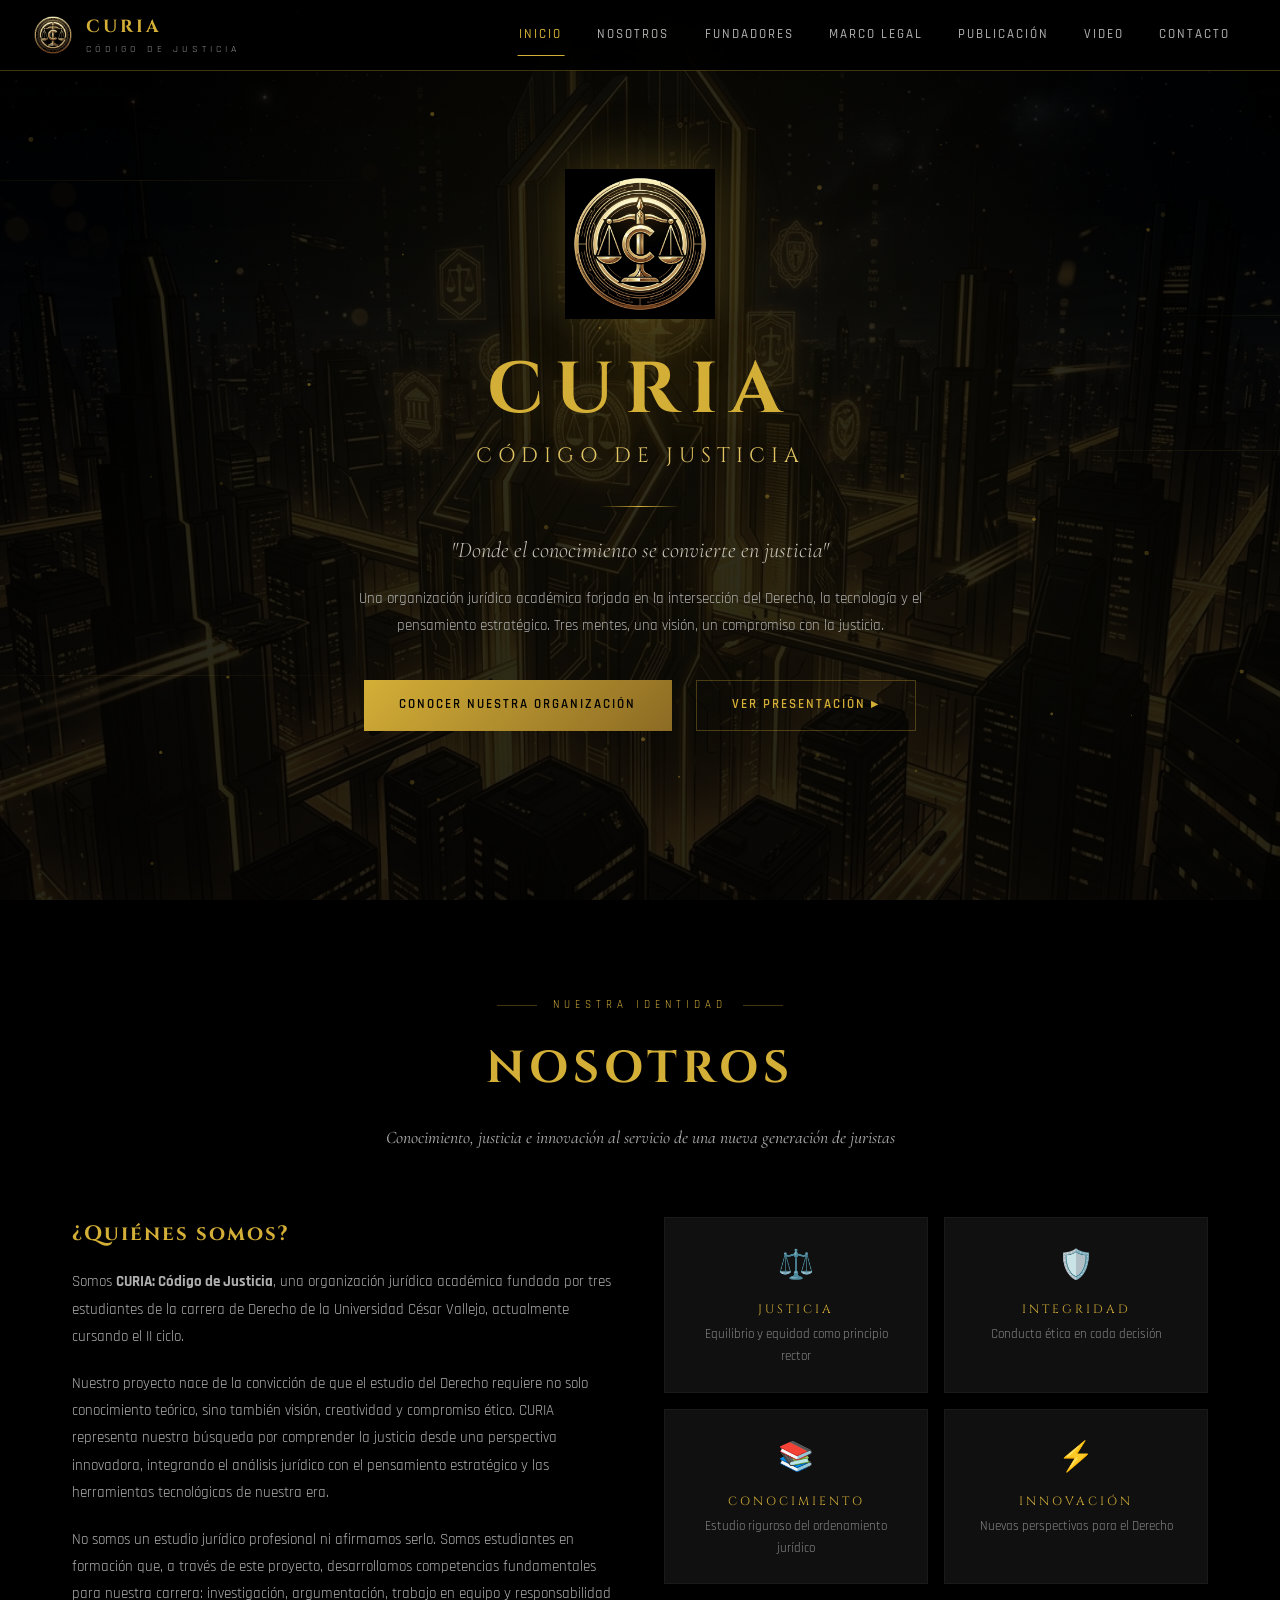
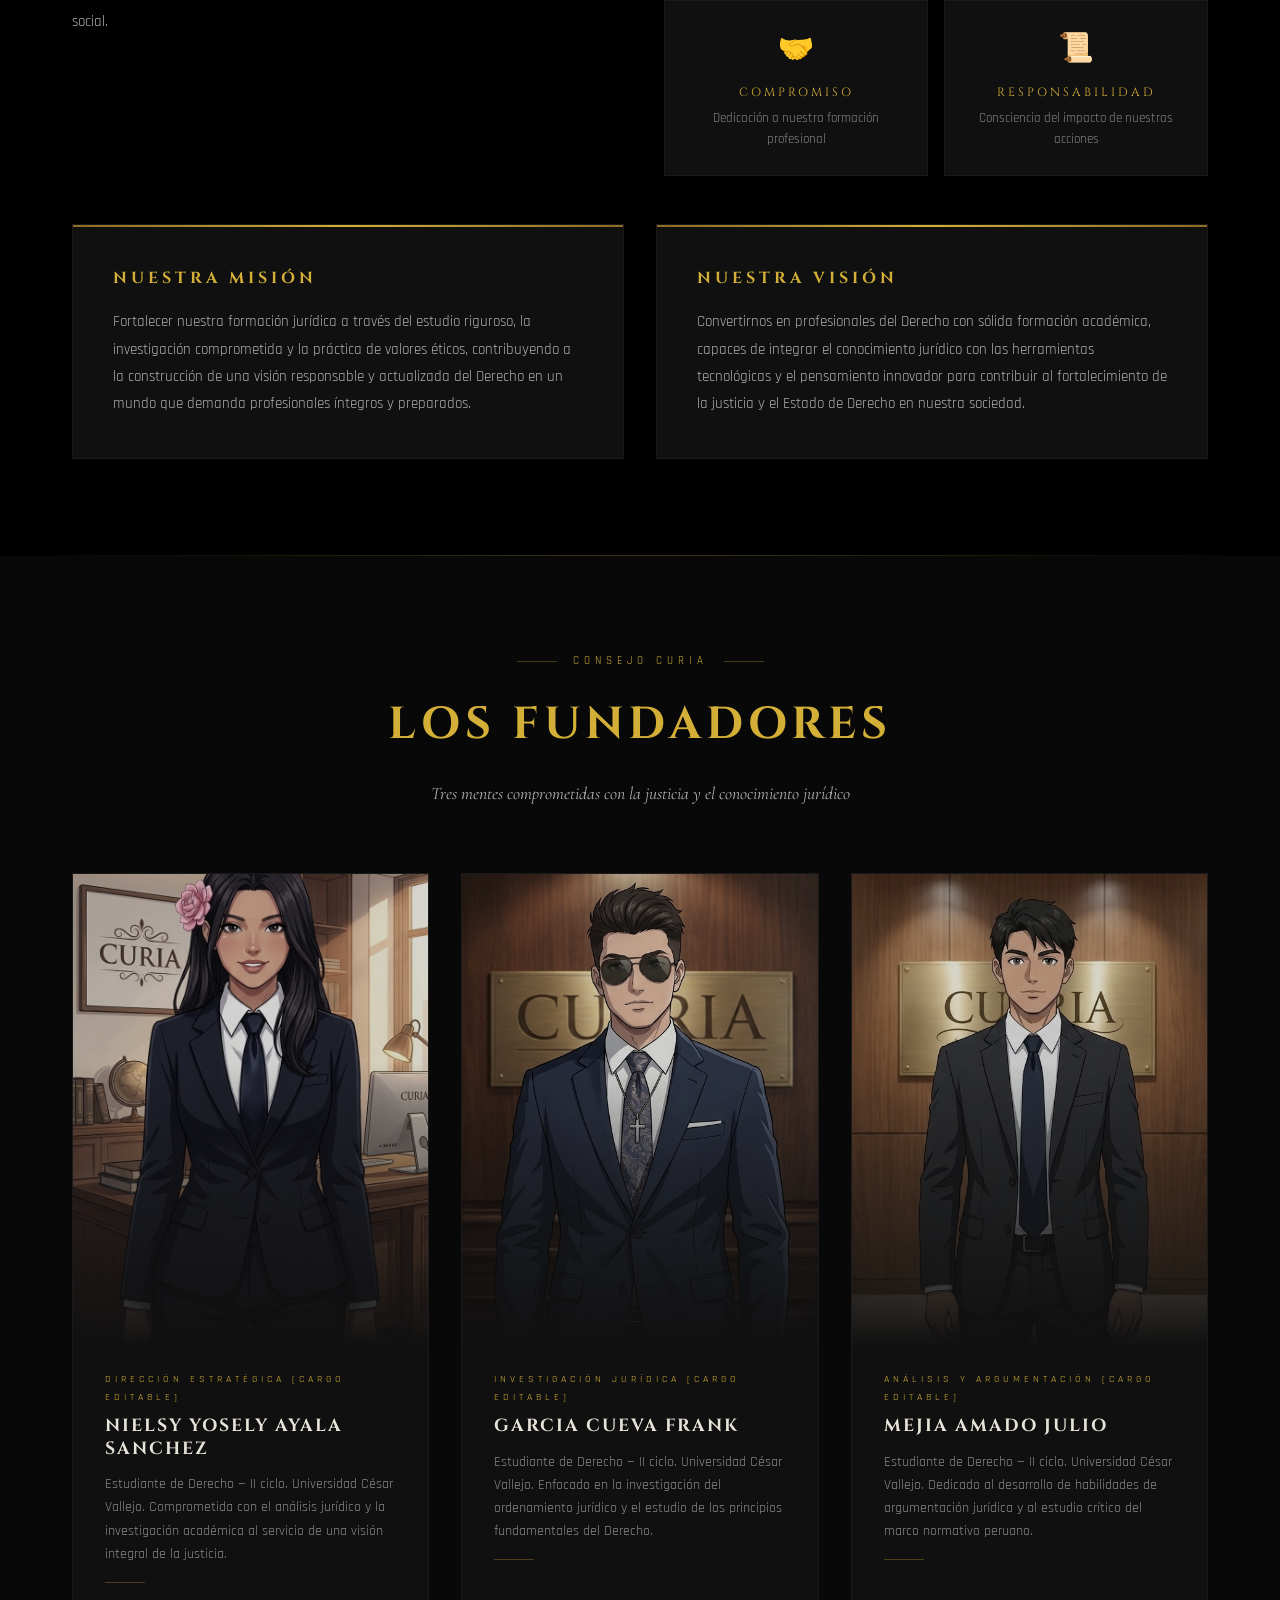
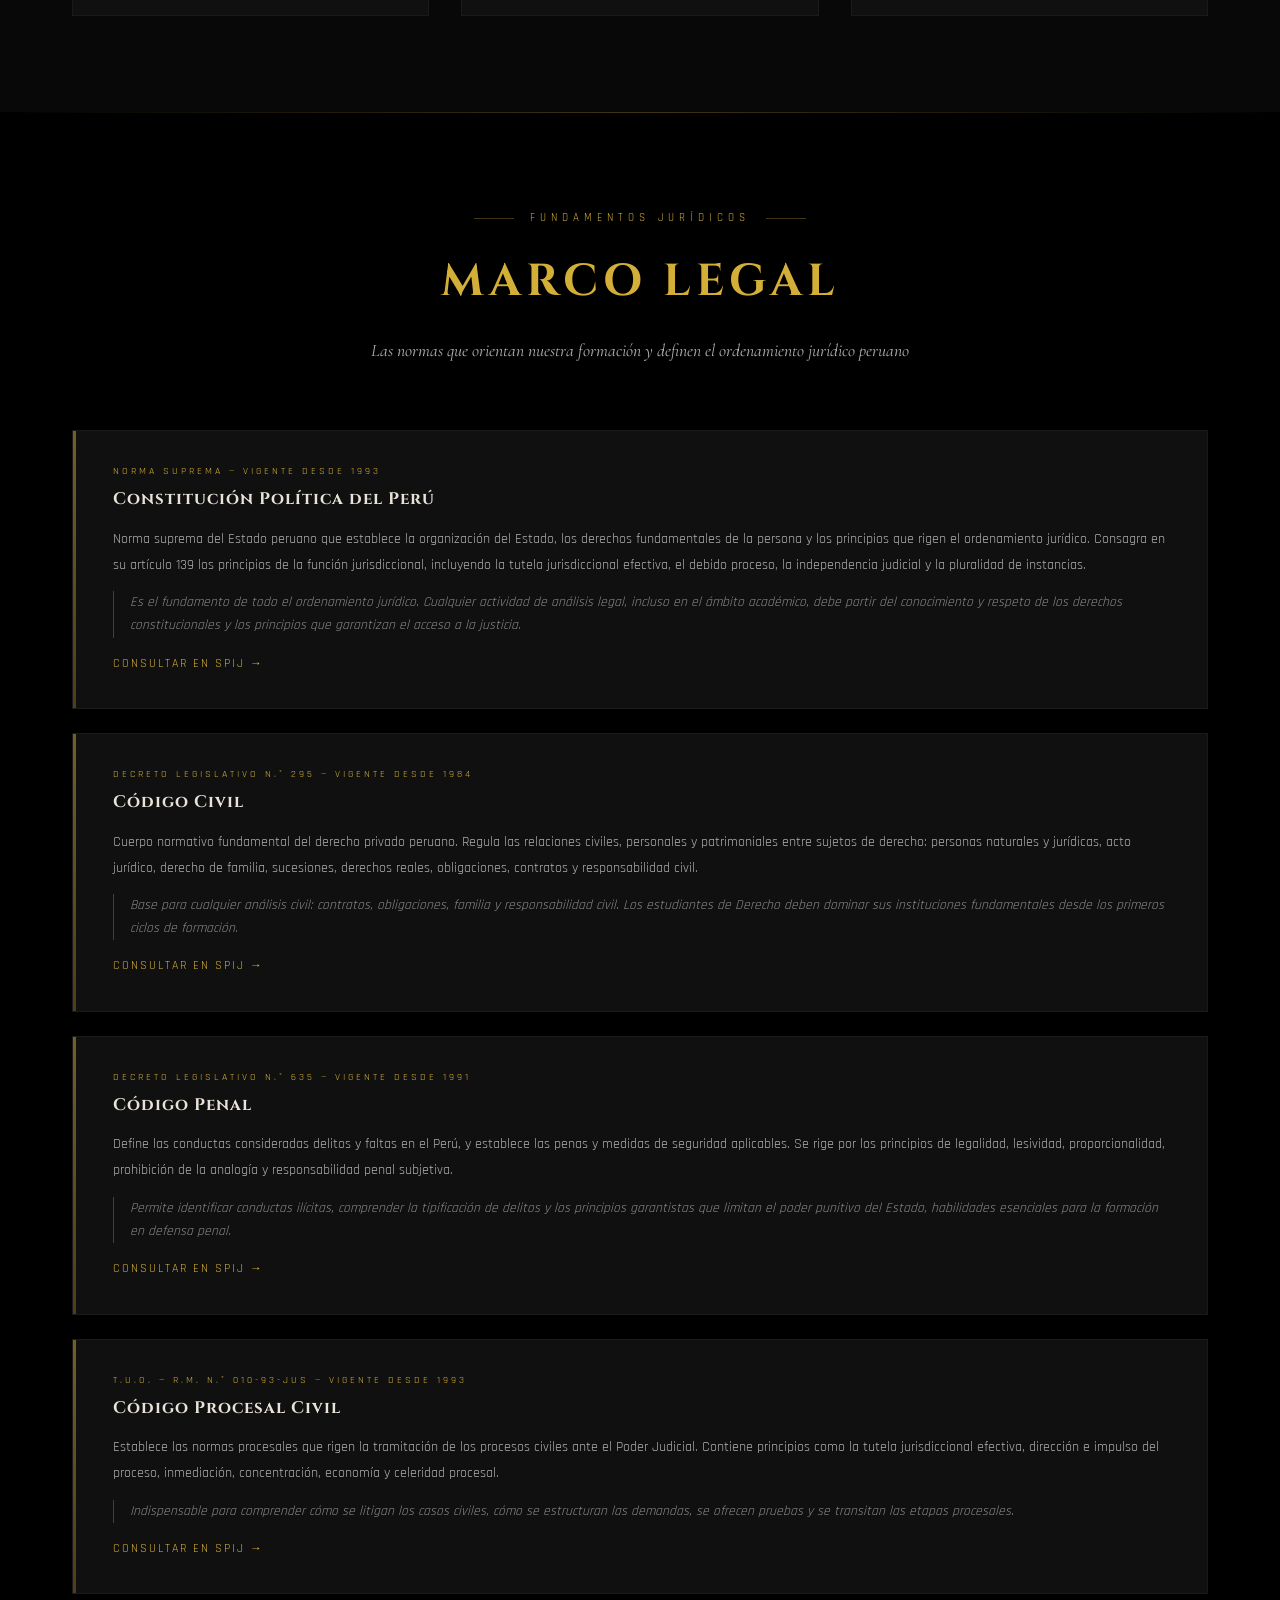
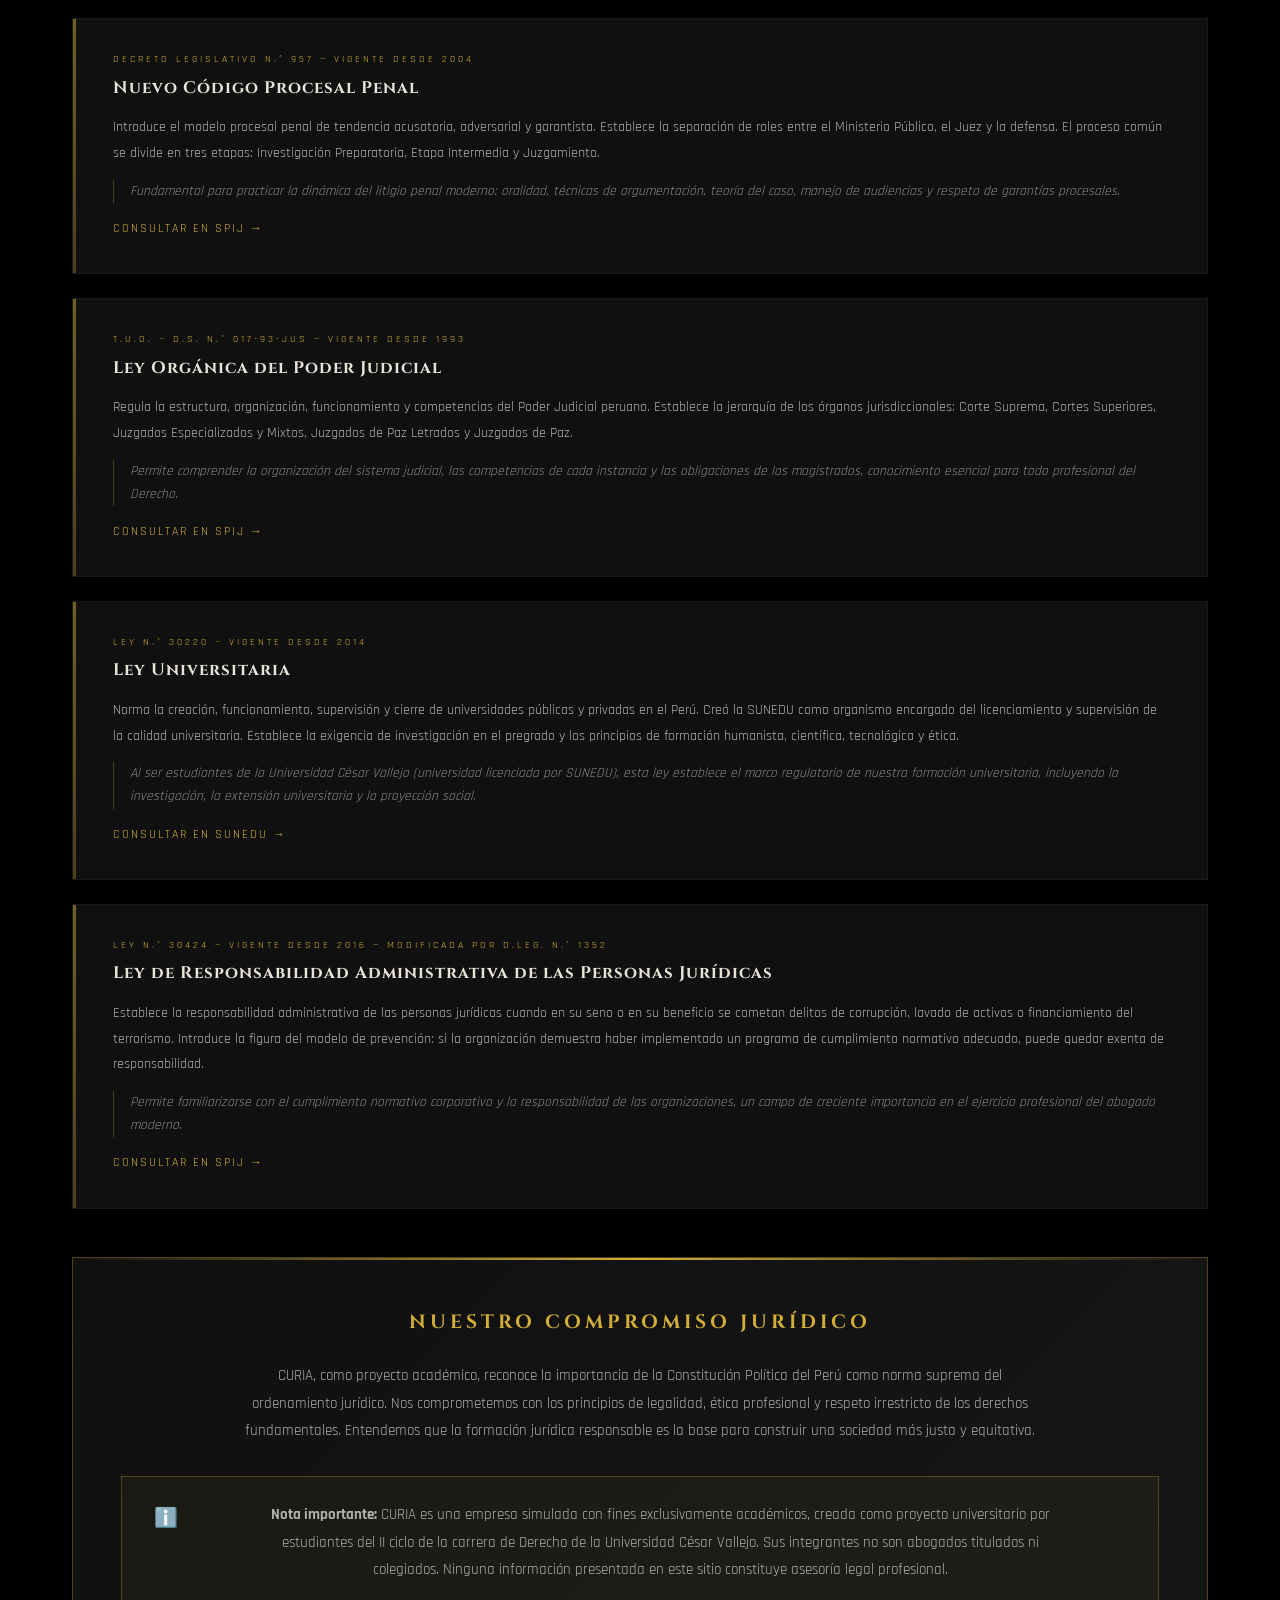
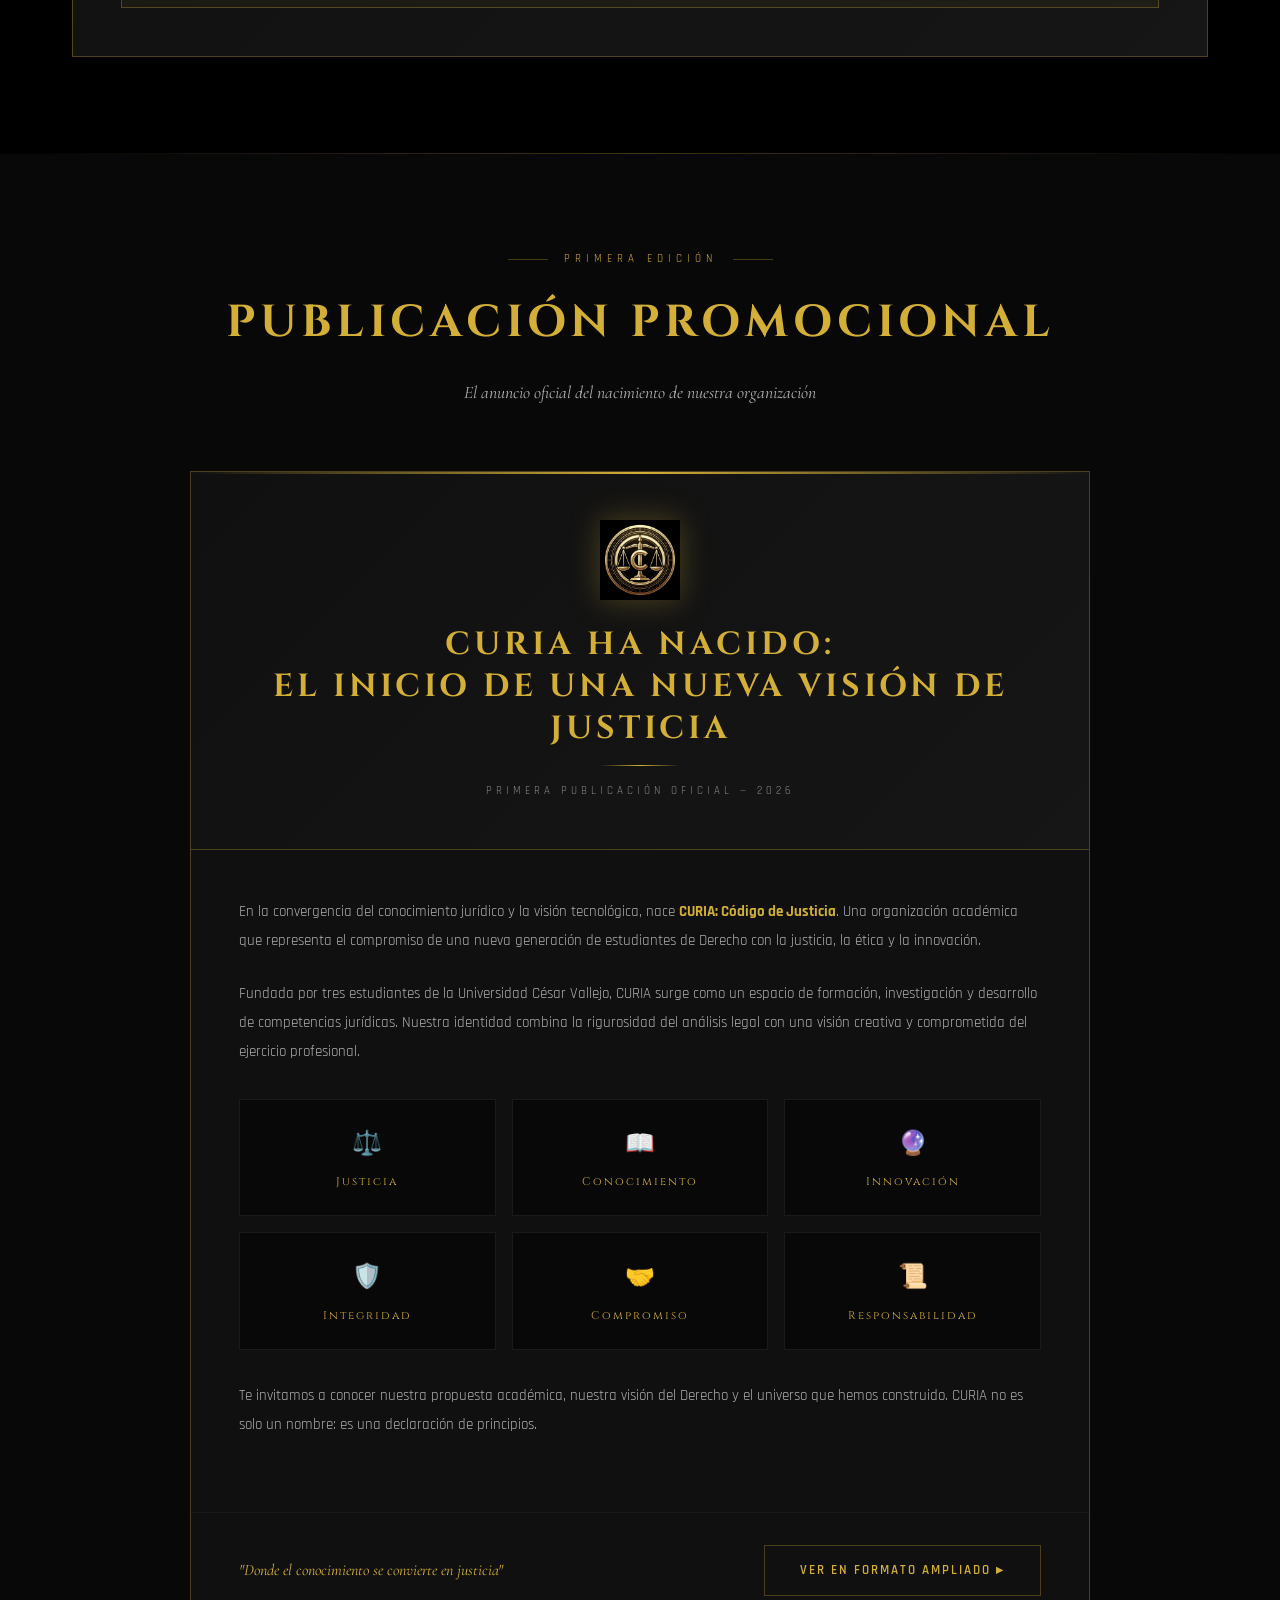
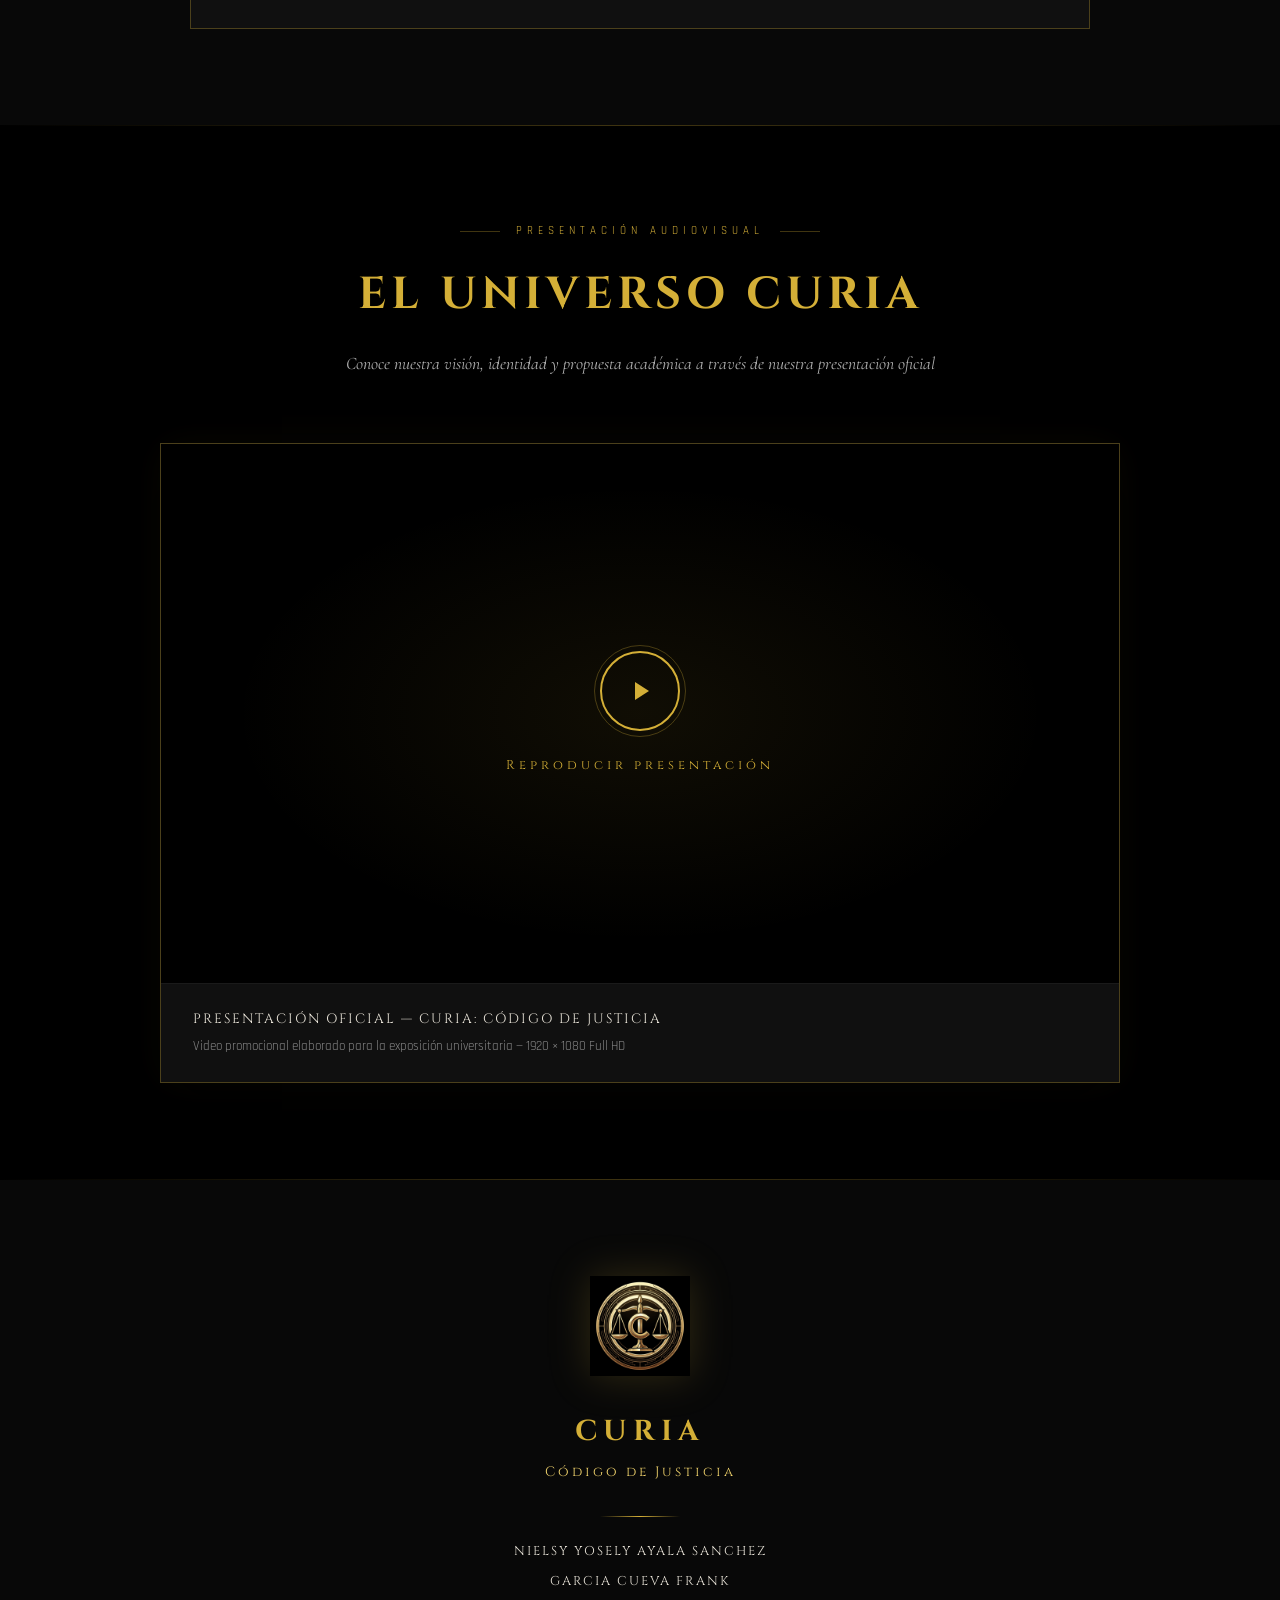
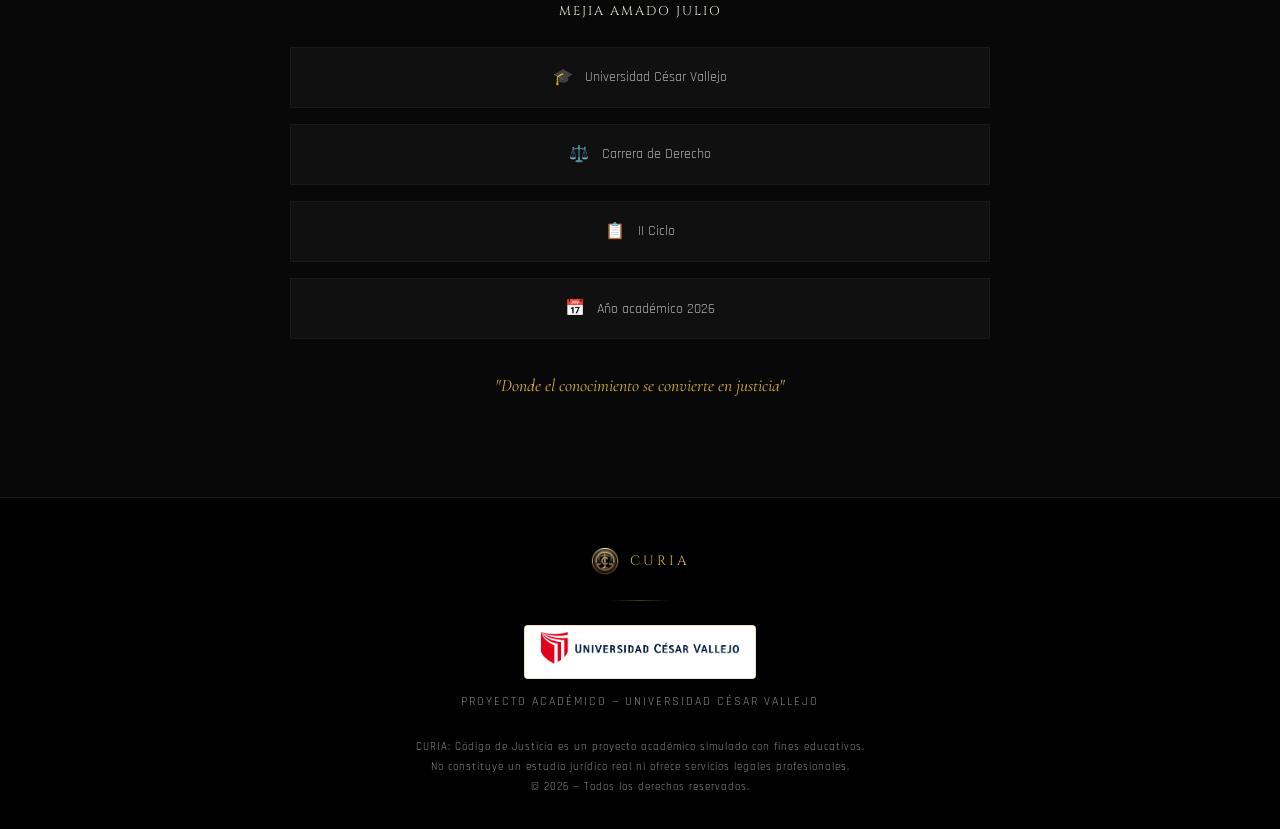
==== index.html @ 7ac051bd "Add files via upload" ====
<!DOCTYPE html>
<html lang="es">
<head>
    <meta charset="UTF-8">
    <meta name="viewport" content="width=device-width, initial-scale=1.0">
    <title>CURIA — Código de Justicia</title>
    <meta name="description" content="CURIA: Código de Justicia — Firma jurídica académica con identidad futurista. Proyecto de estudiantes de Derecho, Universidad César Vallejo.">
    <link rel="icon" type="image/png" href="favicon/favicon.png">
    <link rel="stylesheet" href="estilos/estilo.css">
</head>
<body>

    <!-- NAVEGACIÓN -->
    <nav class="nav-principal">
        <div class="nav-contenido">
            <a href="index.html" class="nav-logo">
                <img src="imagenes/logo-curia.png" alt="CURIA">
                <div class="nav-logo-texto">
                    CURIA
                    <span>Código de Justicia</span>
                </div>
            </a>
            <div class="nav-enlaces">
                <a href="#inicio" class="nav-enlace activo">Inicio</a>
                <a href="#nosotros" class="nav-enlace">Nosotros</a>
                <a href="#fundadores" class="nav-enlace">Fundadores</a>
                <a href="#marco-legal" class="nav-enlace">Marco Legal</a>
                <a href="#publicacion" class="nav-enlace">Publicación</a>
                <a href="#video" class="nav-enlace">Video</a>
                <a href="#contacto" class="nav-enlace">Contacto</a>
            </div>
            <div class="nav-hamburguesa" aria-label="Menú de navegación">
                <span></span>
                <span></span>
                <span></span>
            </div>
        </div>
    </nav>

    <!-- HERO / PORTADA -->
    <section id="inicio" class="hero">
        <div class="hero-imagen-fondo"></div>
        <div class="hero-fondo"></div>
        <div class="hero-lineas">
            <div class="hero-linea"></div>
            <div class="hero-linea"></div>
            <div class="hero-linea"></div>
            <div class="hero-linea"></div>
        </div>
        <div class="hero-particulas"></div>

        <div class="hero-contenido">
            <img src="imagenes/logo-curia.png" alt="Emblema de CURIA" class="hero-emblema">

            <h1 class="hero-titulo">CURIA</h1>
            <p class="hero-subtitulo">CÓDIGO DE JUSTICIA</p>

            <div class="hero-linea-decorativa"></div>

            <p class="hero-lema">"Donde el conocimiento se convierte en justicia"</p>

            <p class="hero-descripcion">
                Una organización jurídica académica forjada en la intersección del Derecho, la tecnología
                y el pensamiento estratégico. Tres mentes, una visión, un compromiso con la justicia.
            </p>

            <div class="hero-botones">
                <a href="#nosotros" class="boton boton-principal">Conocer nuestra organización</a>
                <a href="#video" class="boton boton-secundario">Ver presentación ▸</a>
            </div>
        </div>
    </section>

    <!-- NOSOTROS -->
    <section id="nosotros" class="seccion seccion-oscura">
        <div class="contenedor">
            <div class="seccion-encabezado animar-entrada">
                <p class="seccion-etiqueta">Nuestra Identidad</p>
                <h2 class="seccion-titulo">NOSOTROS</h2>
                <p class="seccion-descripcion">Conocimiento, justicia e innovación al servicio de una nueva generación de juristas</p>
            </div>

            <div class="nosotros-grid">
                <div class="nosotros-texto animar-entrada">
                    <h3>¿Quiénes somos?</h3>
                    <p>
                        Somos <strong>CURIA: Código de Justicia</strong>, una organización jurídica académica fundada
                        por tres estudiantes de la carrera de Derecho de la Universidad César Vallejo, actualmente
                        cursando el II ciclo.
                    </p>
                    <p>
                        Nuestro proyecto nace de la convicción de que el estudio del Derecho requiere no solo
                        conocimiento teórico, sino también visión, creatividad y compromiso ético. CURIA representa
                        nuestra búsqueda por comprender la justicia desde una perspectiva innovadora, integrando
                        el análisis jurídico con el pensamiento estratégico y las herramientas tecnológicas de
                        nuestra era.
                    </p>
                    <p>
                        No somos un estudio jurídico profesional ni afirmamos serlo. Somos estudiantes en formación
                        que, a través de este proyecto, desarrollamos competencias fundamentales para nuestra
                        carrera: investigación, argumentación, trabajo en equipo y responsabilidad social.
                    </p>
                </div>

                <div class="nosotros-valores animar-entrada retraso-1">
                    <div class="valor-item efecto-brillo">
                        <div class="valor-icono">⚖️</div>
                        <div class="valor-nombre">Justicia</div>
                        <div class="valor-desc">Equilibrio y equidad como principio rector</div>
                    </div>
                    <div class="valor-item efecto-brillo">
                        <div class="valor-icono">🛡️</div>
                        <div class="valor-nombre">Integridad</div>
                        <div class="valor-desc">Conducta ética en cada decisión</div>
                    </div>
                    <div class="valor-item efecto-brillo">
                        <div class="valor-icono">📚</div>
                        <div class="valor-nombre">Conocimiento</div>
                        <div class="valor-desc">Estudio riguroso del ordenamiento jurídico</div>
                    </div>
                    <div class="valor-item efecto-brillo">
                        <div class="valor-icono">⚡</div>
                        <div class="valor-nombre">Innovación</div>
                        <div class="valor-desc">Nuevas perspectivas para el Derecho</div>
                    </div>
                    <div class="valor-item efecto-brillo">
                        <div class="valor-icono">🤝</div>
                        <div class="valor-nombre">Compromiso</div>
                        <div class="valor-desc">Dedicación a nuestra formación profesional</div>
                    </div>
                    <div class="valor-item efecto-brillo">
                        <div class="valor-icono">📜</div>
                        <div class="valor-nombre">Responsabilidad</div>
                        <div class="valor-desc">Consciencia del impacto de nuestras acciones</div>
                    </div>
                </div>
            </div>

            <div class="mision-vision-grid">
                <div class="mv-tarjeta animar-entrada">
                    <h3>NUESTRA MISIÓN</h3>
                    <p>
                        Fortalecer nuestra formación jurídica a través del estudio riguroso, la investigación
                        comprometida y la práctica de valores éticos, contribuyendo a la construcción de una
                        visión responsable y actualizada del Derecho en un mundo que demanda profesionales
                        íntegros y preparados.
                    </p>
                </div>
                <div class="mv-tarjeta animar-entrada retraso-1">
                    <h3>NUESTRA VISIÓN</h3>
                    <p>
                        Convertirnos en profesionales del Derecho con sólida formación académica, capaces de
                        integrar el conocimiento jurídico con las herramientas tecnológicas y el pensamiento
                        innovador para contribuir al fortalecimiento de la justicia y el Estado de Derecho
                        en nuestra sociedad.
                    </p>
                </div>
            </div>
        </div>
    </section>

    <div class="separador"></div>

    <!-- FUNDADORES -->
    <section id="fundadores" class="seccion seccion-superficie">
        <div class="contenedor">
            <div class="seccion-encabezado animar-entrada">
                <p class="seccion-etiqueta">Consejo CURIA</p>
                <h2 class="seccion-titulo">LOS FUNDADORES</h2>
                <p class="seccion-descripcion">Tres mentes comprometidas con la justicia y el conocimiento jurídico</p>
            </div>

            <div class="fundadores-grid">

                <!-- Fundador 1 -->
                <div class="fundador-tarjeta animar-entrada">
                    <div class="fundador-imagen">
                        <img src="imagenes/fundador-1.jpg" alt="NIELSY YOSELY AYALA SANCHEZ" class="fundador-foto" onerror="this.classList.add('oculto')">
                        <div class="fundador-imagen-placeholder">
                            <div class="placeholder-icono">⚜️</div>
                            <span>Espacio reservado</span>
                            <span class="placeholder-subtexto">imagenes/fundador-1.jpg</span>
                        </div>
                        <div class="fundador-degradado"></div>
                    </div>
                    <div class="fundador-info">
                        <!-- CARGO EDITABLE: Cambiar según corresponda -->
                        <p class="fundador-cargo">Dirección Estratégica [Cargo editable]</p>
                        <h3 class="fundador-nombre">NIELSY YOSELY AYALA SANCHEZ</h3>
                        <p class="fundador-descripcion">
                            Estudiante de Derecho — II ciclo. Universidad César Vallejo.
                            Comprometida con el análisis jurídico y la investigación académica
                            al servicio de una visión integral de la justicia.
                        </p>
                        <div class="fundador-linea"></div>
                    </div>
                </div>

                <!-- Fundador 2 -->
                <div class="fundador-tarjeta animar-entrada retraso-1">
                    <div class="fundador-imagen">
                        <img src="imagenes/fundador-2.jpg" alt="GARCIA CUEVA FRANK" class="fundador-foto" onerror="this.classList.add('oculto')">
                        <div class="fundador-imagen-placeholder">
                            <div class="placeholder-icono">⚜️</div>
                            <span>Espacio reservado</span>
                            <span class="placeholder-subtexto">imagenes/fundador-2.jpg</span>
                        </div>
                        <div class="fundador-degradado"></div>
                    </div>
                    <div class="fundador-info">
                        <!-- CARGO EDITABLE: Cambiar según corresponda -->
                        <p class="fundador-cargo">Investigación Jurídica [Cargo editable]</p>
                        <h3 class="fundador-nombre">GARCIA CUEVA FRANK</h3>
                        <p class="fundador-descripcion">
                            Estudiante de Derecho — II ciclo. Universidad César Vallejo.
                            Enfocado en la investigación del ordenamiento jurídico y el
                            estudio de los principios fundamentales del Derecho.
                        </p>
                        <div class="fundador-linea"></div>
                    </div>
                </div>

                <!-- Fundador 3 -->
                <div class="fundador-tarjeta animar-entrada retraso-2">
                    <div class="fundador-imagen">
                        <img src="imagenes/fundador-3.jpg" alt="MEJIA AMADO JULIO" class="fundador-foto" onerror="this.classList.add('oculto')">
                        <div class="fundador-imagen-placeholder">
                            <div class="placeholder-icono">⚜️</div>
                            <span>Espacio reservado</span>
                            <span class="placeholder-subtexto">imagenes/fundador-3.jpg</span>
                        </div>
                        <div class="fundador-degradado"></div>
                    </div>
                    <div class="fundador-info">
                        <!-- CARGO EDITABLE: Cambiar según corresponda -->
                        <p class="fundador-cargo">Análisis y Argumentación [Cargo editable]</p>
                        <h3 class="fundador-nombre">MEJIA AMADO JULIO</h3>
                        <p class="fundador-descripcion">
                            Estudiante de Derecho — II ciclo. Universidad César Vallejo.
                            Dedicado al desarrollo de habilidades de argumentación jurídica
                            y al estudio crítico del marco normativo peruano.
                        </p>
                        <div class="fundador-linea"></div>
                    </div>
                </div>

            </div>
        </div>
    </section>

    <div class="separador"></div>

    <!-- MARCO LEGAL -->
    <section id="marco-legal" class="seccion seccion-oscura">
        <div class="contenedor">
            <div class="seccion-encabezado animar-entrada">
                <p class="seccion-etiqueta">Fundamentos Jurídicos</p>
                <h2 class="seccion-titulo">MARCO LEGAL</h2>
                <p class="seccion-descripcion">Las normas que orientan nuestra formación y definen el ordenamiento jurídico peruano</p>
            </div>

            <div class="marco-legal-grid">

                <!-- Norma 1: Constitución -->
                <div class="norma-tarjeta animar-entrada efecto-brillo">
                    <p class="norma-numero">Norma Suprema — Vigente desde 1993</p>
                    <h3 class="norma-nombre">Constitución Política del Perú</h3>
                    <p class="norma-descripcion">
                        Norma suprema del Estado peruano que establece la organización del Estado, los derechos
                        fundamentales de la persona y los principios que rigen el ordenamiento jurídico. Consagra
                        en su artículo 139 los principios de la función jurisdiccional, incluyendo la tutela
                        jurisdiccional efectiva, el debido proceso, la independencia judicial y la pluralidad
                        de instancias.
                    </p>
                    <p class="norma-importancia">
                        Es el fundamento de todo el ordenamiento jurídico. Cualquier actividad de análisis
                        legal, incluso en el ámbito académico, debe partir del conocimiento y respeto de los
                        derechos constitucionales y los principios que garantizan el acceso a la justicia.
                    </p>
                    <a href="https://spij.minjus.gob.pe" target="_blank" rel="noopener" class="norma-enlace">
                        Consultar en SPIJ →
                    </a>
                </div>

                <!-- Norma 2: Código Civil -->
                <div class="norma-tarjeta animar-entrada efecto-brillo">
                    <p class="norma-numero">Decreto Legislativo N.° 295 — Vigente desde 1984</p>
                    <h3 class="norma-nombre">Código Civil</h3>
                    <p class="norma-descripcion">
                        Cuerpo normativo fundamental del derecho privado peruano. Regula las relaciones civiles,
                        personales y patrimoniales entre sujetos de derecho: personas naturales y jurídicas,
                        acto jurídico, derecho de familia, sucesiones, derechos reales, obligaciones, contratos
                        y responsabilidad civil.
                    </p>
                    <p class="norma-importancia">
                        Base para cualquier análisis civil: contratos, obligaciones, familia y responsabilidad civil.
                        Los estudiantes de Derecho deben dominar sus instituciones fundamentales desde los primeros
                        ciclos de formación.
                    </p>
                    <a href="https://spij.minjus.gob.pe" target="_blank" rel="noopener" class="norma-enlace">
                        Consultar en SPIJ →
                    </a>
                </div>

                <!-- Norma 3: Código Penal -->
                <div class="norma-tarjeta animar-entrada efecto-brillo">
                    <p class="norma-numero">Decreto Legislativo N.° 635 — Vigente desde 1991</p>
                    <h3 class="norma-nombre">Código Penal</h3>
                    <p class="norma-descripcion">
                        Define las conductas consideradas delitos y faltas en el Perú, y establece las penas
                        y medidas de seguridad aplicables. Se rige por los principios de legalidad, lesividad,
                        proporcionalidad, prohibición de la analogía y responsabilidad penal subjetiva.
                    </p>
                    <p class="norma-importancia">
                        Permite identificar conductas ilícitas, comprender la tipificación de delitos y los
                        principios garantistas que limitan el poder punitivo del Estado, habilidades esenciales
                        para la formación en defensa penal.
                    </p>
                    <a href="https://spij.minjus.gob.pe" target="_blank" rel="noopener" class="norma-enlace">
                        Consultar en SPIJ →
                    </a>
                </div>

                <!-- Norma 4: Código Procesal Civil -->
                <div class="norma-tarjeta animar-entrada efecto-brillo">
                    <p class="norma-numero">T.U.O. — R.M. N.° 010-93-JUS — Vigente desde 1993</p>
                    <h3 class="norma-nombre">Código Procesal Civil</h3>
                    <p class="norma-descripcion">
                        Establece las normas procesales que rigen la tramitación de los procesos civiles ante
                        el Poder Judicial. Contiene principios como la tutela jurisdiccional efectiva, dirección
                        e impulso del proceso, inmediación, concentración, economía y celeridad procesal.
                    </p>
                    <p class="norma-importancia">
                        Indispensable para comprender cómo se litigan los casos civiles, cómo se estructuran
                        las demandas, se ofrecen pruebas y se transitan las etapas procesales.
                    </p>
                    <a href="https://spij.minjus.gob.pe" target="_blank" rel="noopener" class="norma-enlace">
                        Consultar en SPIJ →
                    </a>
                </div>

                <!-- Norma 5: Código Procesal Penal -->
                <div class="norma-tarjeta animar-entrada efecto-brillo">
                    <p class="norma-numero">Decreto Legislativo N.° 957 — Vigente desde 2004</p>
                    <h3 class="norma-nombre">Nuevo Código Procesal Penal</h3>
                    <p class="norma-descripcion">
                        Introduce el modelo procesal penal de tendencia acusatoria, adversarial y garantista.
                        Establece la separación de roles entre el Ministerio Público, el Juez y la defensa.
                        El proceso común se divide en tres etapas: Investigación Preparatoria, Etapa Intermedia
                        y Juzgamiento.
                    </p>
                    <p class="norma-importancia">
                        Fundamental para practicar la dinámica del litigio penal moderno: oralidad, técnicas de
                        argumentación, teoría del caso, manejo de audiencias y respeto de garantías procesales.
                    </p>
                    <a href="https://spij.minjus.gob.pe" target="_blank" rel="noopener" class="norma-enlace">
                        Consultar en SPIJ →
                    </a>
                </div>

                <!-- Norma 6: Ley Orgánica del Poder Judicial -->
                <div class="norma-tarjeta animar-entrada efecto-brillo">
                    <p class="norma-numero">T.U.O. — D.S. N.° 017-93-JUS — Vigente desde 1993</p>
                    <h3 class="norma-nombre">Ley Orgánica del Poder Judicial</h3>
                    <p class="norma-descripcion">
                        Regula la estructura, organización, funcionamiento y competencias del Poder Judicial
                        peruano. Establece la jerarquía de los órganos jurisdiccionales: Corte Suprema, Cortes
                        Superiores, Juzgados Especializados y Mixtos, Juzgados de Paz Letrados y Juzgados de Paz.
                    </p>
                    <p class="norma-importancia">
                        Permite comprender la organización del sistema judicial, las competencias de cada instancia
                        y las obligaciones de los magistrados, conocimiento esencial para todo profesional del Derecho.
                    </p>
                    <a href="https://spij.minjus.gob.pe" target="_blank" rel="noopener" class="norma-enlace">
                        Consultar en SPIJ →
                    </a>
                </div>

                <!-- Norma 7: Ley Universitaria -->
                <div class="norma-tarjeta animar-entrada efecto-brillo">
                    <p class="norma-numero">Ley N.° 30220 — Vigente desde 2014</p>
                    <h3 class="norma-nombre">Ley Universitaria</h3>
                    <p class="norma-descripcion">
                        Norma la creación, funcionamiento, supervisión y cierre de universidades públicas y
                        privadas en el Perú. Creó la SUNEDU como organismo encargado del licenciamiento y
                        supervisión de la calidad universitaria. Establece la exigencia de investigación en
                        el pregrado y los principios de formación humanista, científica, tecnológica y ética.
                    </p>
                    <p class="norma-importancia">
                        Al ser estudiantes de la Universidad César Vallejo (universidad licenciada por SUNEDU),
                        esta ley establece el marco regulatorio de nuestra formación universitaria, incluyendo
                        la investigación, la extensión universitaria y la proyección social.
                    </p>
                    <a href="https://www.gob.pe/sunedu" target="_blank" rel="noopener" class="norma-enlace">
                        Consultar en SUNEDU →
                    </a>
                </div>

                <!-- Norma 8: Ley 30424 -->
                <div class="norma-tarjeta animar-entrada efecto-brillo">
                    <p class="norma-numero">Ley N.° 30424 — Vigente desde 2016 — Modificada por D.Leg. N.° 1352</p>
                    <h3 class="norma-nombre">Ley de Responsabilidad Administrativa de las Personas Jurídicas</h3>
                    <p class="norma-descripcion">
                        Establece la responsabilidad administrativa de las personas jurídicas cuando en su seno
                        o en su beneficio se cometan delitos de corrupción, lavado de activos o financiamiento
                        del terrorismo. Introduce la figura del modelo de prevención: si la organización
                        demuestra haber implementado un programa de cumplimiento normativo adecuado, puede
                        quedar exenta de responsabilidad.
                    </p>
                    <p class="norma-importancia">
                        Permite familiarizarse con el cumplimiento normativo corporativo y la responsabilidad
                        de las organizaciones, un campo de creciente importancia en el ejercicio profesional
                        del abogado moderno.
                    </p>
                    <a href="https://spij.minjus.gob.pe" target="_blank" rel="noopener" class="norma-enlace">
                        Consultar en SPIJ →
                    </a>
                </div>

            </div>

            <!-- Compromiso Jurídico -->
            <div class="compromiso-juridico animar-entrada">
                <h3>NUESTRO COMPROMISO JURÍDICO</h3>
                <p>
                    CURIA, como proyecto académico, reconoce la importancia de la Constitución Política del
                    Perú como norma suprema del ordenamiento jurídico. Nos comprometemos con los principios
                    de legalidad, ética profesional y respeto irrestricto de los derechos fundamentales.
                    Entendemos que la formación jurídica responsable es la base para construir una sociedad
                    más justa y equitativa.
                </p>
                <div class="nota-academica">
                    <span class="nota-academica-icono">ℹ️</span>
                    <p>
                        <strong>Nota importante:</strong> CURIA es una empresa simulada con fines exclusivamente
                        académicos, creada como proyecto universitario por estudiantes del II ciclo de la carrera
                        de Derecho de la Universidad César Vallejo. Sus integrantes no son abogados titulados
                        ni colegiados. Ninguna información presentada en este sitio constituye asesoría legal
                        profesional.
                    </p>
                </div>
            </div>
        </div>
    </section>

    <div class="separador"></div>

    <!-- PUBLICACIÓN PROMOCIONAL -->
    <section id="publicacion" class="seccion seccion-superficie">
        <div class="contenedor">
            <div class="seccion-encabezado animar-entrada">
                <p class="seccion-etiqueta">Primera Edición</p>
                <h2 class="seccion-titulo">PUBLICACIÓN PROMOCIONAL</h2>
                <p class="seccion-descripcion">El anuncio oficial del nacimiento de nuestra organización</p>
            </div>

            <div class="publicacion-contenedor animar-entrada">
                <div class="publicacion-portada efecto-brillo">
                    <div class="publicacion-portada-header">
                        <img src="imagenes/logo-curia.png" alt="CURIA" class="publicacion-logo">
                        <h3 class="publicacion-titulo">
                            CURIA HA NACIDO:<br>EL INICIO DE UNA NUEVA VISIÓN DE JUSTICIA
                        </h3>
                        <div class="hero-linea-decorativa" style="margin: 1rem auto;"></div>
                        <p class="publicacion-fecha">Primera publicación oficial — 2026</p>
                    </div>

                    <div class="publicacion-cuerpo">
                        <p>
                            En la convergencia del conocimiento jurídico y la visión tecnológica, nace
                            <strong style="color: var(--dorado);">CURIA: Código de Justicia</strong>.
                            Una organización académica que representa el compromiso de una nueva generación
                            de estudiantes de Derecho con la justicia, la ética y la innovación.
                        </p>
                        <p>
                            Fundada por tres estudiantes de la Universidad César Vallejo, CURIA surge como
                            un espacio de formación, investigación y desarrollo de competencias jurídicas.
                            Nuestra identidad combina la rigurosidad del análisis legal con una visión
                            creativa y comprometida del ejercicio profesional.
                        </p>

                        <div class="publicacion-principios">
                            <div class="principio-item">
                                <div class="principio-icono">⚖️</div>
                                <div class="principio-nombre">Justicia</div>
                            </div>
                            <div class="principio-item">
                                <div class="principio-icono">📖</div>
                                <div class="principio-nombre">Conocimiento</div>
                            </div>
                            <div class="principio-item">
                                <div class="principio-icono">🔮</div>
                                <div class="principio-nombre">Innovación</div>
                            </div>
                            <div class="principio-item">
                                <div class="principio-icono">🛡️</div>
                                <div class="principio-nombre">Integridad</div>
                            </div>
                            <div class="principio-item">
                                <div class="principio-icono">🤝</div>
                                <div class="principio-nombre">Compromiso</div>
                            </div>
                            <div class="principio-item">
                                <div class="principio-icono">📜</div>
                                <div class="principio-nombre">Responsabilidad</div>
                            </div>
                        </div>

                        <p>
                            Te invitamos a conocer nuestra propuesta académica, nuestra visión del Derecho
                            y el universo que hemos construido. CURIA no es solo un nombre: es una
                            declaración de principios.
                        </p>
                    </div>

                    <div class="publicacion-footer">
                        <p class="publicacion-lema">"Donde el conocimiento se convierte en justicia"</p>
                        <a href="#" class="boton boton-secundario" data-abrir-modal>Ver en formato ampliado ▸</a>
                    </div>
                </div>
            </div>
        </div>
    </section>

    <!-- Modal de Publicación Ampliada -->
    <div class="modal-overlay">
        <button class="modal-cerrar" aria-label="Cerrar">✕</button>
        <div class="modal-contenido">
            <div class="publicacion-portada" style="border-color: var(--dorado-borde);">
                <div class="publicacion-portada-header" style="padding: 4rem 3rem;">
                    <img src="imagenes/logo-curia.png" alt="CURIA" class="publicacion-logo" style="width: 120px; height: 120px;">
                    <h3 class="publicacion-titulo" style="font-size: clamp(1.5rem, 4vw, 2.5rem);">
                        CURIA HA NACIDO:<br>EL INICIO DE UNA NUEVA VISIÓN DE JUSTICIA
                    </h3>
                    <div class="hero-linea-decorativa" style="margin: 1.5rem auto;"></div>
                    <p class="publicacion-fecha">Primera publicación oficial — 2026</p>
                    <p style="font-family: var(--fuente-elegante); font-style: italic; color: var(--blanco-calido); margin-top: 1.5rem; font-size: 1.1rem;">
                        "Donde el conocimiento se convierte en justicia"
                    </p>
                </div>
                <div class="publicacion-cuerpo" style="padding: 3rem 4rem;">
                    <p>
                        En la convergencia del conocimiento jurídico y la visión tecnológica, nace
                        <strong style="color: var(--dorado);">CURIA: Código de Justicia</strong>.
                        Una organización académica que representa el compromiso de una nueva generación
                        de estudiantes de Derecho con la justicia, la ética y la innovación.
                    </p>
                    <p>
                        Fundada por tres estudiantes de la Universidad César Vallejo, CURIA surge como
                        un espacio de formación, investigación y desarrollo de competencias jurídicas.
                    </p>

                    <div class="publicacion-principios" style="margin: 2.5rem 0;">
                        <div class="principio-item">
                            <div class="principio-icono">⚖️</div>
                            <div class="principio-nombre">Justicia</div>
                        </div>
                        <div class="principio-item">
                            <div class="principio-icono">📖</div>
                            <div class="principio-nombre">Conocimiento</div>
                        </div>
                        <div class="principio-item">
                            <div class="principio-icono">🔮</div>
                            <div class="principio-nombre">Innovación</div>
                        </div>
                        <div class="principio-item">
                            <div class="principio-icono">🛡️</div>
                            <div class="principio-nombre">Integridad</div>
                        </div>
                        <div class="principio-item">
                            <div class="principio-icono">🤝</div>
                            <div class="principio-nombre">Compromiso</div>
                        </div>
                        <div class="principio-item">
                            <div class="principio-icono">📜</div>
                            <div class="principio-nombre">Responsabilidad</div>
                        </div>
                    </div>

                    <h3 style="font-family: var(--fuente-titulo); font-size: 0.85rem; letter-spacing: 3px; color: var(--dorado); margin-bottom: 1rem; text-align: center;">NUESTROS FUNDADORES</h3>
                    <div style="display: flex; flex-direction: column; gap: 0.5rem; text-align: center; margin-bottom: 2rem;">
                        <span style="font-family: var(--fuente-titulo); font-size: 0.8rem; letter-spacing: 2px; color: var(--blanco-calido);">NIELSY YOSELY AYALA SANCHEZ</span>
                        <span style="font-family: var(--fuente-titulo); font-size: 0.8rem; letter-spacing: 2px; color: var(--blanco-calido);">GARCIA CUEVA FRANK</span>
                        <span style="font-family: var(--fuente-titulo); font-size: 0.8rem; letter-spacing: 2px; color: var(--blanco-calido);">MEJIA AMADO JULIO</span>
                    </div>

                    <p style="text-align: center;">
                        Te invitamos a conocer nuestra propuesta académica, nuestra visión del Derecho
                        y el universo que hemos construido.
                    </p>
                </div>
                <div class="publicacion-footer" style="justify-content: center;">
                    <p style="font-size: 0.7rem; color: var(--gris); letter-spacing: 2px; text-transform: uppercase; text-align: center;">
                        Proyecto académico — Universidad César Vallejo — Carrera de Derecho — II Ciclo — 2026
                    </p>
                </div>
            </div>
        </div>
    </div>

    <div class="separador"></div>

    <!-- VIDEO PROMOCIONAL -->
    <section id="video" class="seccion seccion-oscura">
        <div class="contenedor">
            <div class="seccion-encabezado animar-entrada">
                <p class="seccion-etiqueta">Presentación Audiovisual</p>
                <h2 class="seccion-titulo">EL UNIVERSO CURIA</h2>
                <p class="seccion-descripcion">Conoce nuestra visión, identidad y propuesta académica a través de nuestra presentación oficial</p>
            </div>

            <div class="video-contenedor animar-entrada">
                <div class="video-reproductor">
                    <div class="video-marco">
                        <!--
                            INSTRUCCIONES PARA EL VIDEO:
                            Coloca tu archivo de video en: videos/video-curia.mp4
                            El reproductor lo detectará automáticamente.
                            Formato recomendado: MP4, 1920x1080, códec H.264.
                        -->
                        <video
                            controls
                            preload="metadata"
                            poster="imagenes/portada-video.jpg"
                        >
                            <source src="videos/video-curia.mp4" type="video/mp4">
                            Tu navegador no soporta la reproducción de video.
                        </video>
                        <div class="video-portada">
                            <div class="video-play-boton">
                                <svg viewBox="0 0 24 24" xmlns="http://www.w3.org/2000/svg">
                                    <polygon points="5,3 19,12 5,21"/>
                                </svg>
                            </div>
                            <p class="video-portada-texto">Reproducir presentación</p>
                        </div>
                    </div>
                    <div class="video-info">
                        <p class="video-info-titulo">PRESENTACIÓN OFICIAL — CURIA: CÓDIGO DE JUSTICIA</p>
                        <p class="video-info-desc">Video promocional elaborado para la exposición universitaria — 1920 × 1080 Full HD</p>
                    </div>
                </div>
            </div>
        </div>
    </section>

    <div class="separador"></div>

    <!-- CONTACTO -->
    <section id="contacto" class="seccion seccion-superficie">
        <div class="contenedor">
            <div class="contacto-contenido animar-entrada">
                <img src="imagenes/logo-curia.png" alt="CURIA" class="contacto-emblema">
                <h2 class="contacto-nombre">CURIA</h2>
                <p class="contacto-sub">Código de Justicia</p>

                <div class="hero-linea-decorativa" style="margin: 1.5rem auto;"></div>

                <div class="contacto-fundadores-lista">
                    <span class="contacto-fundador-item">NIELSY YOSELY AYALA SANCHEZ</span>
                    <span class="contacto-fundador-item">GARCIA CUEVA FRANK</span>
                    <span class="contacto-fundador-item">MEJIA AMADO JULIO</span>
                </div>

                <div class="contacto-datos">
                    <div class="contacto-dato">
                        <span class="contacto-dato-icono">🎓</span>
                        <span class="contacto-dato-texto">Universidad César Vallejo</span>
                    </div>
                    <div class="contacto-dato">
                        <span class="contacto-dato-icono">⚖️</span>
                        <span class="contacto-dato-texto">Carrera de Derecho</span>
                    </div>
                    <div class="contacto-dato">
                        <span class="contacto-dato-icono">📋</span>
                        <span class="contacto-dato-texto">II Ciclo</span>
                    </div>
                    <div class="contacto-dato">
                        <span class="contacto-dato-icono">📅</span>
                        <span class="contacto-dato-texto">Año académico 2026</span>
                    </div>
                </div>

                <p style="font-family: var(--fuente-elegante); font-style: italic; color: var(--dorado); font-size: 1.1rem; margin-top: 1.5rem;">
                    "Donde el conocimiento se convierte en justicia"
                </p>
            </div>
        </div>
    </section>

    <!-- PIE DE PÁGINA -->
    <footer class="pie-pagina">
        <div class="pie-contenido">
            <div class="pie-logo">
                <img src="imagenes/logo-curia.png" alt="CURIA">
                <span class="pie-logo-texto">CURIA</span>
            </div>

            <div class="pie-linea"></div>

            <div class="pie-universidad">
                <div class="ucv-insignia">
                    <img src="imagenes/logo-ucv.png" alt="Universidad César Vallejo">
                </div>
                <p>Proyecto académico — Universidad César Vallejo</p>
            </div>

            <div class="pie-legal">
                <p>
                    CURIA: Código de Justicia es un proyecto académico simulado con fines educativos.
                    <br>
                    No constituye un estudio jurídico real ni ofrece servicios legales profesionales.
                    <br>
                    © <span class="anio-actual">2026</span> — Todos los derechos reservados.
                </p>
            </div>
        </div>
    </footer>

    <script src="scripts/funciones.js"></script>
</body>
</html>
---- estilos/estilo.css ----
@import url('https://fonts.googleapis.com/css2?family=Cinzel:wght@400;500;600;700;800;900&family=Cormorant+Garamond:ital,wght@0,300;0,400;0,500;0,600;0,700;1,400&family=Rajdhani:wght@300;400;500;600;700&display=swap');

:root {
    --negro-amoled: #000000;
    --negro-secundario: #080808;
    --negro-superficie: #101010;
    --negro-elevado: #161616;
    --negro-borde: #1a1a1a;
    --dorado: #D4AF37;
    --dorado-luminoso: #F5D76E;
    --dorado-oscuro: #8C6B24;
    --dorado-suave: rgba(212, 175, 55, 0.15);
    --dorado-borde: rgba(212, 175, 55, 0.3);
    --blanco-calido: #E8E3D8;
    --gris: #898989;
    --gris-claro: #b0b0b0;
    --fuente-titulo: 'Cinzel', serif;
    --fuente-elegante: 'Cormorant Garamond', serif;
    --fuente-moderna: 'Rajdhani', sans-serif;
}

*, *::before, *::after {
    margin: 0;
    padding: 0;
    box-sizing: border-box;
}

html {
    scroll-behavior: smooth;
    scrollbar-width: thin;
    scrollbar-color: var(--dorado-oscuro) var(--negro-amoled);
}

::-webkit-scrollbar { width: 6px; }
::-webkit-scrollbar-track { background: var(--negro-amoled); }
::-webkit-scrollbar-thumb { background: var(--dorado-oscuro); border-radius: 3px; }
::-webkit-scrollbar-thumb:hover { background: var(--dorado); }

body {
    font-family: var(--fuente-moderna);
    background-color: var(--negro-amoled);
    color: var(--blanco-calido);
    line-height: 1.7;
    font-weight: 400;
    overflow-x: hidden;
}

img { max-width: 100%; height: auto; display: block; }
a { text-decoration: none; color: inherit; transition: color 0.3s; }
ul { list-style: none; }

.contenedor {
    max-width: 1200px;
    margin: 0 auto;
    padding: 0 2rem;
}

/* ===================== NAVEGACIÓN ===================== */

.nav-principal {
    position: fixed;
    top: 0;
    left: 0;
    width: 100%;
    z-index: 1000;
    background: rgba(0, 0, 0, 0.85);
    backdrop-filter: blur(20px);
    -webkit-backdrop-filter: blur(20px);
    border-bottom: 1px solid var(--dorado-borde);
    transition: all 0.4s ease;
}

.nav-principal.scrolled {
    background: rgba(0, 0, 0, 0.95);
    box-shadow: 0 2px 30px rgba(212, 175, 55, 0.08);
}

.nav-contenido {
    max-width: 1400px;
    margin: 0 auto;
    display: flex;
    align-items: center;
    justify-content: space-between;
    padding: 0 2rem;
    height: 70px;
}

.nav-logo {
    display: flex;
    align-items: center;
    gap: 12px;
}

.nav-logo img {
    height: 42px;
    width: auto;
}

.nav-logo-texto {
    font-family: var(--fuente-titulo);
    font-size: 1.1rem;
    color: var(--dorado);
    letter-spacing: 3px;
    font-weight: 700;
}

.nav-logo-texto span {
    display: block;
    font-family: var(--fuente-moderna);
    font-size: 0.6rem;
    color: var(--gris);
    letter-spacing: 4px;
    text-transform: uppercase;
    font-weight: 400;
    margin-top: -2px;
}

.nav-enlaces {
    display: flex;
    align-items: center;
    gap: 0;
}

.nav-enlace {
    font-family: var(--fuente-moderna);
    font-size: 0.8rem;
    letter-spacing: 2px;
    text-transform: uppercase;
    color: var(--gris-claro);
    padding: 0.5rem 1.1rem;
    position: relative;
    font-weight: 500;
    transition: color 0.3s;
}

.nav-enlace::after {
    content: '';
    position: absolute;
    bottom: -2px;
    left: 50%;
    transform: translateX(-50%);
    width: 0;
    height: 1px;
    background: var(--dorado);
    transition: width 0.3s;
}

.nav-enlace:hover,
.nav-enlace.activo {
    color: var(--dorado);
}

.nav-enlace:hover::after,
.nav-enlace.activo::after {
    width: 60%;
}

.nav-hamburguesa {
    display: none;
    flex-direction: column;
    gap: 5px;
    cursor: pointer;
    padding: 8px;
    z-index: 1001;
}

.nav-hamburguesa span {
    display: block;
    width: 24px;
    height: 1.5px;
    background: var(--dorado);
    transition: all 0.3s;
}

.nav-hamburguesa.activo span:nth-child(1) { transform: rotate(45deg) translate(4px, 5px); }
.nav-hamburguesa.activo span:nth-child(2) { opacity: 0; }
.nav-hamburguesa.activo span:nth-child(3) { transform: rotate(-45deg) translate(4px, -5px); }

/* ===================== HERO / PORTADA ===================== */

.hero {
    position: relative;
    min-height: 100vh;
    display: flex;
    align-items: center;
    justify-content: center;
    overflow: hidden;
    background: var(--negro-amoled);
}

.hero-fondo {
    position: absolute;
    inset: 0;
    background:
        radial-gradient(ellipse at 50% 30%, rgba(212, 175, 55, 0.06) 0%, transparent 60%),
        radial-gradient(ellipse at 20% 80%, rgba(140, 107, 36, 0.04) 0%, transparent 50%),
        radial-gradient(ellipse at 80% 70%, rgba(212, 175, 55, 0.03) 0%, transparent 50%);
    z-index: 1;
}

.hero-imagen-fondo {
    position: absolute;
    inset: 0;
    background-image: url('../imagenes/portada-curia.jpg');
    background-size: cover;
    background-position: center;
    background-repeat: no-repeat;
    opacity: 0.15;
    z-index: 0;
}

.hero-particulas {
    position: absolute;
    inset: 0;
    z-index: 2;
    pointer-events: none;
}

.hero-lineas {
    position: absolute;
    inset: 0;
    z-index: 1;
    overflow: hidden;
    pointer-events: none;
}

.hero-linea {
    position: absolute;
    background: linear-gradient(90deg, transparent, var(--dorado-borde), transparent);
    height: 1px;
    opacity: 0.3;
}

.hero-linea:nth-child(1) { top: 20%; left: -10%; width: 40%; animation: lineaFlujo 8s linear infinite; }
.hero-linea:nth-child(2) { top: 50%; right: -10%; width: 30%; animation: lineaFlujo 10s linear infinite reverse; }
.hero-linea:nth-child(3) { top: 75%; left: -5%; width: 35%; animation: lineaFlujo 12s linear infinite; }
.hero-linea:nth-child(4) { top: 35%; right: -15%; width: 25%; animation: lineaFlujo 9s linear infinite reverse; }

@keyframes lineaFlujo {
    0% { transform: translateX(-100%); opacity: 0; }
    20% { opacity: 0.3; }
    80% { opacity: 0.3; }
    100% { transform: translateX(200%); opacity: 0; }
}

.hero-contenido {
    position: relative;
    z-index: 10;
    text-align: center;
    padding: 2rem;
    max-width: 900px;
}

.hero-emblema {
    width: 150px;
    height: 150px;
    margin: 0 auto 2rem;
    animation: emblemaBreath 4s ease-in-out infinite;
    filter: drop-shadow(0 0 30px rgba(212, 175, 55, 0.3));
}

@keyframes emblemaBreath {
    0%, 100% { filter: drop-shadow(0 0 20px rgba(212, 175, 55, 0.2)); transform: scale(1); }
    50% { filter: drop-shadow(0 0 40px rgba(212, 175, 55, 0.4)); transform: scale(1.02); }
}

.hero-titulo {
    font-family: var(--fuente-titulo);
    font-size: clamp(2.5rem, 6vw, 4.5rem);
    color: var(--dorado);
    letter-spacing: 12px;
    line-height: 1.1;
    margin-bottom: 0.5rem;
    text-shadow: 0 0 60px rgba(212, 175, 55, 0.3);
}

.hero-subtitulo {
    font-family: var(--fuente-titulo);
    font-size: clamp(0.9rem, 2vw, 1.3rem);
    color: var(--dorado-luminoso);
    letter-spacing: 6px;
    font-weight: 400;
    margin-bottom: 2rem;
    opacity: 0.9;
}

.hero-lema {
    font-family: var(--fuente-elegante);
    font-size: clamp(1rem, 2.5vw, 1.4rem);
    color: var(--blanco-calido);
    font-style: italic;
    font-weight: 300;
    margin-bottom: 1rem;
    opacity: 0.85;
}

.hero-descripcion {
    font-size: 0.95rem;
    color: var(--gris-claro);
    max-width: 600px;
    margin: 0 auto 2.5rem;
    line-height: 1.8;
}

.hero-linea-decorativa {
    width: 80px;
    height: 1px;
    background: linear-gradient(90deg, transparent, var(--dorado), transparent);
    margin: 1.5rem auto;
}

.hero-botones {
    display: flex;
    gap: 1.5rem;
    justify-content: center;
    flex-wrap: wrap;
}

/* ===================== BOTONES ===================== */

.boton {
    display: inline-flex;
    align-items: center;
    gap: 8px;
    padding: 0.85rem 2.2rem;
    font-family: var(--fuente-moderna);
    font-size: 0.8rem;
    letter-spacing: 2px;
    text-transform: uppercase;
    font-weight: 600;
    border: none;
    cursor: pointer;
    transition: all 0.4s ease;
    position: relative;
    overflow: hidden;
}

.boton-principal {
    background: linear-gradient(135deg, var(--dorado), var(--dorado-oscuro));
    color: var(--negro-amoled);
}

.boton-principal:hover {
    background: linear-gradient(135deg, var(--dorado-luminoso), var(--dorado));
    box-shadow: 0 0 30px rgba(212, 175, 55, 0.3);
    transform: translateY(-2px);
}

.boton-secundario {
    background: transparent;
    color: var(--dorado);
    border: 1px solid var(--dorado-borde);
}

.boton-secundario:hover {
    border-color: var(--dorado);
    background: rgba(212, 175, 55, 0.08);
    box-shadow: 0 0 20px rgba(212, 175, 55, 0.15);
    transform: translateY(-2px);
}

/* ===================== SECCIONES GENERALES ===================== */

.seccion {
    padding: 6rem 0;
    position: relative;
}

.seccion-oscura { background: var(--negro-amoled); }
.seccion-superficie { background: var(--negro-secundario); }
.seccion-elevada { background: var(--negro-superficie); }

.seccion-encabezado {
    text-align: center;
    margin-bottom: 4rem;
}

.seccion-etiqueta {
    font-family: var(--fuente-moderna);
    font-size: 0.7rem;
    letter-spacing: 5px;
    text-transform: uppercase;
    color: var(--dorado);
    display: flex;
    align-items: center;
    justify-content: center;
    gap: 1rem;
    margin-bottom: 1rem;
}

.seccion-etiqueta::before,
.seccion-etiqueta::after {
    content: '';
    width: 40px;
    height: 1px;
    background: var(--dorado-borde);
}

.seccion-titulo {
    font-family: var(--fuente-titulo);
    font-size: clamp(1.8rem, 4vw, 2.8rem);
    color: var(--dorado);
    letter-spacing: 5px;
    margin-bottom: 1rem;
}

.seccion-descripcion {
    font-family: var(--fuente-elegante);
    font-size: 1.1rem;
    color: var(--gris-claro);
    max-width: 700px;
    margin: 0 auto;
    font-style: italic;
}

/* ===================== NOSOTROS ===================== */

.nosotros-grid {
    display: grid;
    grid-template-columns: 1fr 1fr;
    gap: 3rem;
    align-items: start;
}

.nosotros-texto h3 {
    font-family: var(--fuente-titulo);
    font-size: 1.3rem;
    color: var(--dorado);
    letter-spacing: 2px;
    margin-bottom: 1rem;
}

.nosotros-texto p {
    color: var(--gris-claro);
    margin-bottom: 1.2rem;
    font-size: 0.95rem;
    line-height: 1.8;
}

.nosotros-valores {
    display: grid;
    grid-template-columns: 1fr 1fr;
    gap: 1rem;
}

.valor-item {
    background: var(--negro-superficie);
    border: 1px solid var(--negro-borde);
    padding: 1.5rem;
    text-align: center;
    transition: all 0.4s;
    position: relative;
    overflow: hidden;
}

.valor-item::before {
    content: '';
    position: absolute;
    top: 0;
    left: 0;
    width: 100%;
    height: 2px;
    background: linear-gradient(90deg, transparent, var(--dorado), transparent);
    opacity: 0;
    transition: opacity 0.4s;
}

.valor-item:hover::before { opacity: 1; }
.valor-item:hover {
    border-color: var(--dorado-borde);
    transform: translateY(-3px);
    box-shadow: 0 10px 30px rgba(0, 0, 0, 0.5);
}

.valor-icono {
    font-size: 1.8rem;
    margin-bottom: 0.5rem;
}

.valor-nombre {
    font-family: var(--fuente-titulo);
    font-size: 0.75rem;
    letter-spacing: 3px;
    color: var(--dorado);
    text-transform: uppercase;
}

.valor-desc {
    font-size: 0.8rem;
    color: var(--gris);
    margin-top: 0.3rem;
}

/* ===================== MISIÓN / VISIÓN ===================== */

.mision-vision-grid {
    display: grid;
    grid-template-columns: 1fr 1fr;
    gap: 2rem;
    margin-top: 3rem;
}

.mv-tarjeta {
    background: var(--negro-superficie);
    border: 1px solid var(--negro-borde);
    padding: 2.5rem;
    position: relative;
    overflow: hidden;
    transition: all 0.4s;
}

.mv-tarjeta::before {
    content: '';
    position: absolute;
    top: 0;
    left: 0;
    right: 0;
    height: 2px;
    background: linear-gradient(90deg, var(--dorado-oscuro), var(--dorado), var(--dorado-oscuro));
}

.mv-tarjeta:hover {
    border-color: var(--dorado-borde);
    box-shadow: 0 5px 40px rgba(212, 175, 55, 0.05);
}

.mv-tarjeta h3 {
    font-family: var(--fuente-titulo);
    font-size: 1rem;
    letter-spacing: 4px;
    color: var(--dorado);
    margin-bottom: 1rem;
}

.mv-tarjeta p {
    color: var(--gris-claro);
    font-size: 0.95rem;
    line-height: 1.8;
}

/* ===================== FUNDADORES ===================== */

.fundadores-grid {
    display: grid;
    grid-template-columns: repeat(3, 1fr);
    gap: 2rem;
}

.fundador-tarjeta {
    background: var(--negro-superficie);
    border: 1px solid var(--negro-borde);
    overflow: hidden;
    position: relative;
    transition: all 0.5s ease;
    group: fundador;
}

.fundador-tarjeta::before {
    content: '';
    position: absolute;
    top: 0;
    left: 0;
    right: 0;
    height: 2px;
    background: linear-gradient(90deg, transparent, var(--dorado), transparent);
    opacity: 0;
    transition: opacity 0.4s;
    z-index: 2;
}

.fundador-tarjeta:hover::before { opacity: 1; }

.fundador-tarjeta:hover {
    border-color: var(--dorado-borde);
    transform: translateY(-8px);
    box-shadow: 0 20px 60px rgba(0, 0, 0, 0.6), 0 0 40px rgba(212, 175, 55, 0.08);
}

.fundador-imagen {
    position: relative;
    width: 100%;
    aspect-ratio: 3/4;
    overflow: hidden;
    background: var(--negro-secundario);
}

.fundador-imagen img {
    width: 100%;
    height: 100%;
    object-fit: cover;
    transition: transform 0.6s ease, filter 0.6s ease;
    filter: grayscale(20%) brightness(0.85);
}

.fundador-tarjeta:hover .fundador-imagen img {
    transform: scale(1.05);
    filter: grayscale(0%) brightness(1);
}

.fundador-imagen-placeholder {
    width: 100%;
    height: 100%;
    display: flex;
    flex-direction: column;
    align-items: center;
    justify-content: center;
    background:
        radial-gradient(ellipse at center, rgba(212, 175, 55, 0.08) 0%, transparent 70%),
        var(--negro-secundario);
    color: var(--gris);
    font-size: 0.8rem;
    letter-spacing: 2px;
    text-transform: uppercase;
}

.fundador-foto {
    width: 100%;
    height: 100%;
    object-fit: cover;
    transition: transform 0.6s ease, filter 0.6s ease;
    filter: grayscale(20%) brightness(0.9);
}

.fundador-foto.oculto {
    display: none !important;
}

.placeholder-subtexto {
    font-size: 0.65rem;
    color: var(--dorado-oscuro);
    margin-top: 6px;
    letter-spacing: 1px;
}

.fundador-imagen-placeholder .placeholder-icono {
    font-size: 3rem;
    color: var(--dorado-oscuro);
    margin-bottom: 1rem;
    opacity: 0.5;
}

.fundador-degradado {
    position: absolute;
    bottom: 0;
    left: 0;
    right: 0;
    height: 60%;
    background: linear-gradient(to top, var(--negro-superficie) 0%, transparent 100%);
    pointer-events: none;
}

.fundador-info {
    padding: 1.5rem 2rem 2rem;
    position: relative;
}

.fundador-cargo {
    font-family: var(--fuente-moderna);
    font-size: 0.65rem;
    letter-spacing: 4px;
    text-transform: uppercase;
    color: var(--dorado);
    margin-bottom: 0.5rem;
}

.fundador-nombre {
    font-family: var(--fuente-titulo);
    font-size: 1.1rem;
    letter-spacing: 2px;
    color: var(--blanco-calido);
    margin-bottom: 0.8rem;
    line-height: 1.3;
}

.fundador-descripcion {
    font-size: 0.85rem;
    color: var(--gris);
    line-height: 1.7;
}

.fundador-linea {
    width: 40px;
    height: 1px;
    background: var(--dorado-borde);
    margin-top: 1rem;
    transition: width 0.4s;
}

.fundador-tarjeta:hover .fundador-linea {
    width: 60px;
    background: var(--dorado);
}

/* ===================== MARCO LEGAL ===================== */

.marco-legal-grid {
    display: grid;
    gap: 1.5rem;
}

.norma-tarjeta {
    background: var(--negro-superficie);
    border: 1px solid var(--negro-borde);
    padding: 2rem 2.5rem;
    position: relative;
    overflow: hidden;
    transition: all 0.4s;
}

.norma-tarjeta::before {
    content: '';
    position: absolute;
    left: 0;
    top: 0;
    bottom: 0;
    width: 3px;
    background: linear-gradient(to bottom, var(--dorado), var(--dorado-oscuro));
    opacity: 0.5;
    transition: opacity 0.4s;
}

.norma-tarjeta:hover::before { opacity: 1; }

.norma-tarjeta:hover {
    border-color: var(--dorado-borde);
    transform: translateX(4px);
}

.norma-numero {
    font-family: var(--fuente-moderna);
    font-size: 0.65rem;
    letter-spacing: 3px;
    text-transform: uppercase;
    color: var(--dorado);
    margin-bottom: 0.3rem;
}

.norma-nombre {
    font-family: var(--fuente-titulo);
    font-size: 1.05rem;
    letter-spacing: 1px;
    color: var(--blanco-calido);
    margin-bottom: 0.8rem;
}

.norma-descripcion {
    color: var(--gris-claro);
    font-size: 0.9rem;
    line-height: 1.8;
    margin-bottom: 0.8rem;
}

.norma-importancia {
    color: var(--gris);
    font-size: 0.85rem;
    font-style: italic;
    line-height: 1.7;
    padding-left: 1rem;
    border-left: 1px solid var(--dorado-borde);
}

.norma-enlace {
    display: inline-flex;
    align-items: center;
    gap: 6px;
    margin-top: 1rem;
    font-size: 0.75rem;
    letter-spacing: 2px;
    text-transform: uppercase;
    color: var(--dorado);
    transition: all 0.3s;
}

.norma-enlace:hover {
    color: var(--dorado-luminoso);
    gap: 10px;
}

.compromiso-juridico {
    background: linear-gradient(135deg, var(--negro-superficie), var(--negro-elevado));
    border: 1px solid var(--dorado-borde);
    padding: 3rem;
    margin-top: 3rem;
    text-align: center;
    position: relative;
}

.compromiso-juridico::before {
    content: '';
    position: absolute;
    top: 0;
    left: 0;
    right: 0;
    height: 2px;
    background: linear-gradient(90deg, transparent, var(--dorado), transparent);
}

.compromiso-juridico h3 {
    font-family: var(--fuente-titulo);
    font-size: 1.2rem;
    letter-spacing: 4px;
    color: var(--dorado);
    margin-bottom: 1.5rem;
}

.compromiso-juridico p {
    color: var(--gris-claro);
    max-width: 800px;
    margin: 0 auto;
    line-height: 1.8;
    font-size: 0.95rem;
}

.nota-academica {
    background: rgba(212, 175, 55, 0.05);
    border: 1px solid var(--dorado-borde);
    padding: 1.5rem 2rem;
    margin-top: 2rem;
    font-size: 0.85rem;
    color: var(--gris-claro);
    display: flex;
    align-items: flex-start;
    gap: 1rem;
}

.nota-academica-icono {
    color: var(--dorado);
    font-size: 1.2rem;
    flex-shrink: 0;
    margin-top: 2px;
}

/* ===================== PUBLICACIÓN ===================== */

.publicacion-contenedor {
    max-width: 900px;
    margin: 0 auto;
}

.publicacion-portada {
    position: relative;
    background: var(--negro-superficie);
    border: 1px solid var(--dorado-borde);
    overflow: hidden;
}

.publicacion-portada-header {
    background: linear-gradient(135deg, var(--negro-superficie), var(--negro-elevado));
    padding: 3rem;
    text-align: center;
    border-bottom: 1px solid var(--dorado-borde);
    position: relative;
}

.publicacion-portada-header::before {
    content: '';
    position: absolute;
    top: 0;
    left: 0;
    right: 0;
    height: 2px;
    background: linear-gradient(90deg, transparent, var(--dorado), transparent);
}

.publicacion-logo {
    width: 80px;
    height: 80px;
    margin: 0 auto 1.5rem;
    filter: drop-shadow(0 0 15px rgba(212, 175, 55, 0.3));
}

.publicacion-titulo {
    font-family: var(--fuente-titulo);
    font-size: clamp(1.3rem, 3vw, 2rem);
    color: var(--dorado);
    letter-spacing: 4px;
    line-height: 1.3;
    margin-bottom: 1rem;
}

.publicacion-fecha {
    font-size: 0.7rem;
    letter-spacing: 4px;
    text-transform: uppercase;
    color: var(--gris);
}

.publicacion-cuerpo {
    padding: 3rem;
}

.publicacion-cuerpo p {
    color: var(--gris-claro);
    line-height: 1.9;
    margin-bottom: 1.5rem;
    font-size: 0.95rem;
}

.publicacion-principios {
    display: grid;
    grid-template-columns: repeat(3, 1fr);
    gap: 1rem;
    margin: 2rem 0;
}

.principio-item {
    text-align: center;
    padding: 1.5rem 1rem;
    border: 1px solid var(--negro-borde);
    background: var(--negro-secundario);
    transition: all 0.3s;
}

.principio-item:hover {
    border-color: var(--dorado-borde);
}

.principio-icono {
    font-size: 1.5rem;
    margin-bottom: 0.5rem;
}

.principio-nombre {
    font-family: var(--fuente-titulo);
    font-size: 0.7rem;
    letter-spacing: 2px;
    color: var(--dorado);
}

.publicacion-footer {
    border-top: 1px solid var(--negro-borde);
    padding: 2rem 3rem;
    display: flex;
    align-items: center;
    justify-content: space-between;
    flex-wrap: wrap;
    gap: 1rem;
}

.publicacion-lema {
    font-family: var(--fuente-elegante);
    font-style: italic;
    color: var(--dorado);
    font-size: 1rem;
}

/* ===================== VIDEO ===================== */

.video-contenedor {
    max-width: 960px;
    margin: 0 auto;
}

.video-reproductor {
    position: relative;
    background: var(--negro-superficie);
    border: 1px solid var(--dorado-borde);
    overflow: hidden;
    box-shadow: 0 20px 80px rgba(0, 0, 0, 0.7), 0 0 40px rgba(212, 175, 55, 0.05);
}

.video-marco {
    position: relative;
    width: 100%;
    aspect-ratio: 16/9;
    background: var(--negro-amoled);
    overflow: hidden;
}

.video-marco video {
    width: 100%;
    height: 100%;
    object-fit: contain;
    display: block;
}

.video-portada {
    position: absolute;
    inset: 0;
    display: flex;
    flex-direction: column;
    align-items: center;
    justify-content: center;
    background:
        radial-gradient(ellipse at center, rgba(212, 175, 55, 0.08) 0%, transparent 60%),
        var(--negro-amoled);
    cursor: pointer;
    transition: all 0.4s;
    z-index: 5;
}

.video-portada:hover { background: radial-gradient(ellipse at center, rgba(212, 175, 55, 0.12) 0%, transparent 60%), var(--negro-amoled); }

.video-portada.oculto { opacity: 0; pointer-events: none; }

.video-play-boton {
    width: 80px;
    height: 80px;
    border: 2px solid var(--dorado);
    border-radius: 50%;
    display: flex;
    align-items: center;
    justify-content: center;
    margin-bottom: 1.5rem;
    transition: all 0.4s;
    position: relative;
}

.video-play-boton::before {
    content: '';
    position: absolute;
    inset: -8px;
    border: 1px solid var(--dorado-borde);
    border-radius: 50%;
    animation: playPulso 2s ease-in-out infinite;
}

@keyframes playPulso {
    0%, 100% { transform: scale(1); opacity: 0.5; }
    50% { transform: scale(1.1); opacity: 0; }
}

.video-play-boton svg {
    width: 24px;
    height: 24px;
    fill: var(--dorado);
    margin-left: 4px;
}

.video-portada:hover .video-play-boton {
    background: rgba(212, 175, 55, 0.15);
    box-shadow: 0 0 30px rgba(212, 175, 55, 0.2);
    transform: scale(1.05);
}

.video-portada-texto {
    font-family: var(--fuente-titulo);
    font-size: 0.8rem;
    letter-spacing: 4px;
    color: var(--dorado);
}

.video-info {
    padding: 1.5rem 2rem;
    border-top: 1px solid var(--negro-borde);
}

.video-info-titulo {
    font-family: var(--fuente-titulo);
    font-size: 0.85rem;
    letter-spacing: 2px;
    color: var(--blanco-calido);
    margin-bottom: 0.3rem;
}

.video-info-desc {
    font-size: 0.8rem;
    color: var(--gris);
}

/* ===================== CONTACTO ===================== */

.contacto-contenido {
    max-width: 700px;
    margin: 0 auto;
    text-align: center;
}

.contacto-emblema {
    width: 100px;
    height: 100px;
    margin: 0 auto 2rem;
    filter: drop-shadow(0 0 20px rgba(212, 175, 55, 0.2));
}

.contacto-nombre {
    font-family: var(--fuente-titulo);
    font-size: 1.8rem;
    color: var(--dorado);
    letter-spacing: 6px;
    margin-bottom: 0.3rem;
}

.contacto-sub {
    font-family: var(--fuente-titulo);
    font-size: 0.85rem;
    color: var(--dorado-luminoso);
    letter-spacing: 3px;
    font-weight: 400;
    margin-bottom: 2rem;
}

.contacto-datos {
    display: grid;
    gap: 1rem;
    margin-bottom: 2rem;
}

.contacto-dato {
    display: flex;
    align-items: center;
    justify-content: center;
    gap: 0.8rem;
    padding: 1rem;
    background: var(--negro-superficie);
    border: 1px solid var(--negro-borde);
    transition: border-color 0.3s;
}

.contacto-dato:hover { border-color: var(--dorado-borde); }

.contacto-dato-icono {
    color: var(--dorado);
    font-size: 1rem;
}

.contacto-dato-texto {
    color: var(--gris-claro);
    font-size: 0.9rem;
}

.contacto-fundadores-lista {
    display: flex;
    flex-direction: column;
    gap: 0.5rem;
    margin: 1.5rem 0;
}

.contacto-fundador-item {
    font-family: var(--fuente-titulo);
    font-size: 0.8rem;
    letter-spacing: 2px;
    color: var(--blanco-calido);
}

/* ===================== PIE DE PÁGINA ===================== */

.pie-pagina {
    background: var(--negro-amoled);
    border-top: 1px solid var(--negro-borde);
    padding: 3rem 0 2rem;
}

.pie-contenido {
    max-width: 1200px;
    margin: 0 auto;
    padding: 0 2rem;
    display: flex;
    flex-direction: column;
    align-items: center;
    gap: 1.5rem;
}

.pie-logo {
    display: flex;
    align-items: center;
    gap: 10px;
}

.pie-logo img {
    height: 30px;
    width: auto;
}

.pie-logo-texto {
    font-family: var(--fuente-titulo);
    font-size: 0.85rem;
    color: var(--dorado);
    letter-spacing: 3px;
}

.pie-linea {
    width: 60px;
    height: 1px;
    background: linear-gradient(90deg, transparent, var(--dorado-borde), transparent);
}

.pie-universidad {
    text-align: center;
}

.ucv-insignia {
    display: inline-flex;
    align-items: center;
    justify-content: center;
    background: #ffffff;
    padding: 6px 16px;
    border-radius: 4px;
    margin-bottom: 0.8rem;
    box-shadow: 0 4px 15px rgba(0, 0, 0, 0.6);
    border: 1px solid var(--dorado-borde);
    transition: transform 0.3s ease, box-shadow 0.3s ease;
}

.ucv-insignia:hover {
    transform: translateY(-2px);
    box-shadow: 0 6px 20px rgba(212, 175, 55, 0.25);
}

.ucv-insignia img {
    height: 32px;
    width: auto;
    opacity: 1;
}

.pie-universidad img {
    height: 32px;
    margin: 0 auto 0.5rem;
}

.pie-universidad p {
    font-size: 0.75rem;
    color: var(--gris);
    letter-spacing: 2px;
    text-transform: uppercase;
}

.video-aviso-pendiente {
    position: absolute;
    bottom: 1rem;
    left: 1rem;
    right: 1rem;
    background: rgba(16, 16, 16, 0.95);
    border: 1px solid var(--dorado-borde);
    padding: 0.8rem 1.2rem;
    color: var(--blanco-calido);
    font-size: 0.8rem;
    display: flex;
    align-items: center;
    gap: 10px;
    z-index: 6;
    border-radius: 2px;
}

.pie-legal {
    font-size: 0.7rem;
    color: var(--gris);
    text-align: center;
    letter-spacing: 1px;
    line-height: 1.8;
}

/* ===================== SEPARADOR DE SECCIÓN ===================== */

.separador {
    height: 1px;
    background: linear-gradient(90deg, transparent, var(--dorado-borde), transparent);
    margin: 0;
}

.separador-doble {
    height: 3px;
    background:
        linear-gradient(90deg, transparent, var(--dorado-borde), transparent),
        linear-gradient(90deg, transparent, rgba(212, 175, 55, 0.1), transparent);
    background-size: 100% 1px, 100% 3px;
    background-repeat: no-repeat;
    background-position: center;
}

/* ===================== ANIMACIÓN DE ENTRADA ===================== */

.animar-entrada {
    opacity: 0;
    transform: translateY(30px);
    transition: opacity 0.8s ease, transform 0.8s ease;
}

.animar-entrada.visible {
    opacity: 1;
    transform: translateY(0);
}

.animar-entrada.retraso-1 { transition-delay: 0.15s; }
.animar-entrada.retraso-2 { transition-delay: 0.3s; }
.animar-entrada.retraso-3 { transition-delay: 0.45s; }

/* ===================== EFECTO BRILLO ===================== */

.efecto-brillo {
    position: relative;
    overflow: hidden;
}

.efecto-brillo::after {
    content: '';
    position: absolute;
    top: -50%;
    left: -50%;
    width: 200%;
    height: 200%;
    background: linear-gradient(
        45deg,
        transparent 40%,
        rgba(212, 175, 55, 0.03) 45%,
        rgba(212, 175, 55, 0.06) 50%,
        rgba(212, 175, 55, 0.03) 55%,
        transparent 60%
    );
    transform: translateX(-100%) rotate(0deg);
    transition: none;
    pointer-events: none;
}

.efecto-brillo:hover::after {
    animation: brilloBarrido 0.8s ease forwards;
}

@keyframes brilloBarrido {
    to { transform: translateX(100%) rotate(0deg); }
}

/* ===================== ENCABEZADO DE PÁGINA INTERNA ===================== */

.pagina-encabezado {
    padding-top: 120px;
    padding-bottom: 3rem;
    background:
        radial-gradient(ellipse at 50% 0%, rgba(212, 175, 55, 0.05) 0%, transparent 50%),
        var(--negro-amoled);
    border-bottom: 1px solid var(--negro-borde);
    text-align: center;
}

.pagina-encabezado .seccion-titulo {
    margin-bottom: 0.5rem;
}

/* ===================== MODAL DE PUBLICACIÓN ===================== */

.modal-overlay {
    position: fixed;
    inset: 0;
    background: rgba(0, 0, 0, 0.92);
    backdrop-filter: blur(10px);
    z-index: 2000;
    display: flex;
    align-items: center;
    justify-content: center;
    opacity: 0;
    visibility: hidden;
    transition: all 0.4s;
    padding: 2rem;
}

.modal-overlay.activo {
    opacity: 1;
    visibility: visible;
}

.modal-contenido {
    max-width: 800px;
    width: 100%;
    max-height: 90vh;
    overflow-y: auto;
    position: relative;
    scrollbar-width: thin;
    scrollbar-color: var(--dorado-oscuro) var(--negro-superficie);
}

.modal-cerrar {
    position: fixed;
    top: 2rem;
    right: 2rem;
    width: 40px;
    height: 40px;
    border: 1px solid var(--dorado-borde);
    background: var(--negro-superficie);
    color: var(--dorado);
    font-size: 1.2rem;
    cursor: pointer;
    display: flex;
    align-items: center;
    justify-content: center;
    z-index: 2001;
    transition: all 0.3s;
}

.modal-cerrar:hover {
    background: var(--dorado);
    color: var(--negro-amoled);
}

/* ===================== RESPONSIVE ===================== */

@media (max-width: 1024px) {
    .nosotros-grid { grid-template-columns: 1fr; }
    .fundadores-grid { grid-template-columns: repeat(2, 1fr); }
    .publicacion-principios { grid-template-columns: repeat(2, 1fr); }
}

@media (max-width: 768px) {
    .nav-enlaces {
        position: fixed;
        top: 0;
        right: -100%;
        width: 280px;
        height: 100vh;
        background: rgba(0, 0, 0, 0.97);
        backdrop-filter: blur(20px);
        flex-direction: column;
        padding: 80px 2rem 2rem;
        gap: 0;
        transition: right 0.4s ease;
        border-left: 1px solid var(--dorado-borde);
    }

    .nav-enlaces.activo { right: 0; }

    .nav-enlace {
        padding: 1rem 0;
        font-size: 0.85rem;
        width: 100%;
        border-bottom: 1px solid var(--negro-borde);
    }

    .nav-enlace::after { display: none; }

    .nav-hamburguesa { display: flex; }

    .hero-titulo { letter-spacing: 6px; }

    .fundadores-grid { grid-template-columns: 1fr; max-width: 400px; margin: 0 auto; }

    .mision-vision-grid { grid-template-columns: 1fr; }
    .nosotros-valores { grid-template-columns: 1fr 1fr; }

    .publicacion-principios { grid-template-columns: 1fr 1fr; }

    .publicacion-footer {
        flex-direction: column;
        text-align: center;
    }

    .seccion { padding: 4rem 0; }

    .publicacion-cuerpo { padding: 2rem; }
    .publicacion-portada-header { padding: 2rem; }
}

@media (max-width: 480px) {
    .hero-botones { flex-direction: column; align-items: center; }
    .boton { width: 100%; max-width: 280px; justify-content: center; }
    .nosotros-valores { grid-template-columns: 1fr; }
    .publicacion-principios { grid-template-columns: 1fr; }
    .nav-contenido { padding: 0 1rem; }
    .contenedor { padding: 0 1rem; }
}
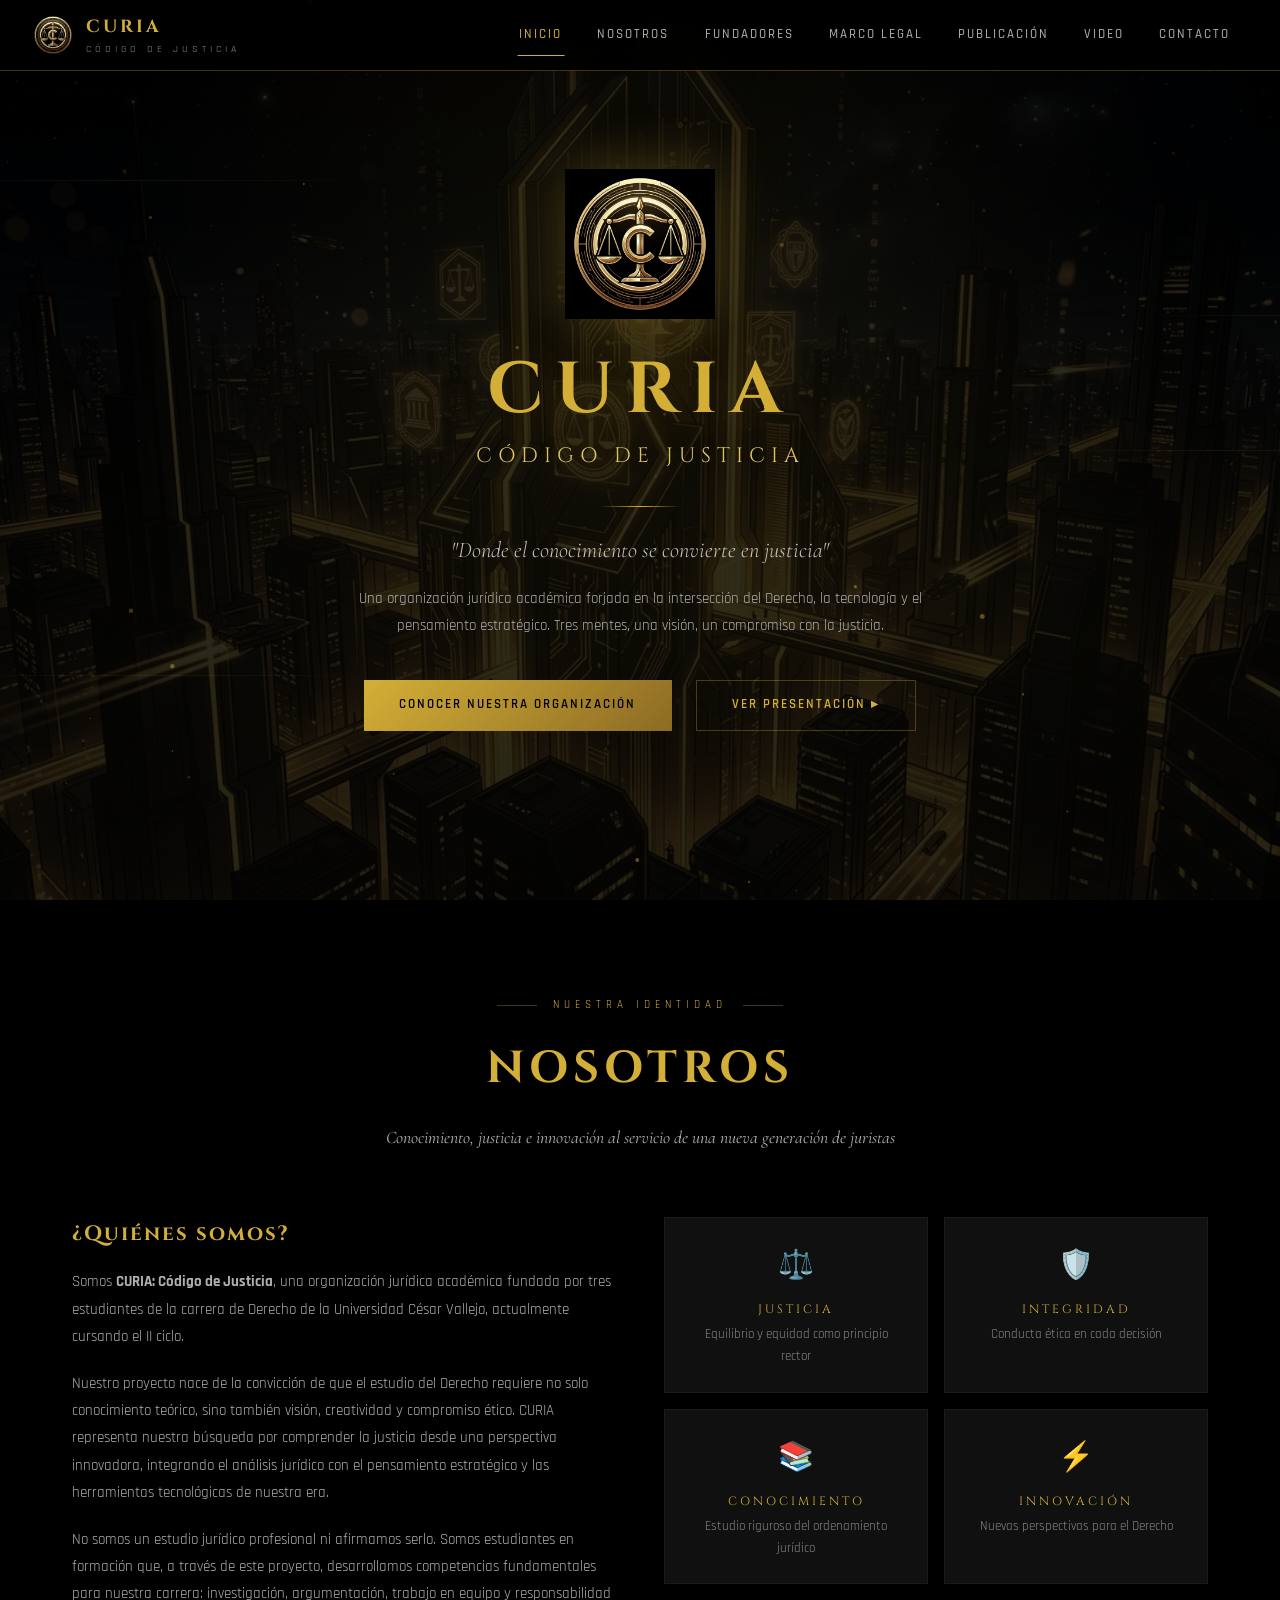
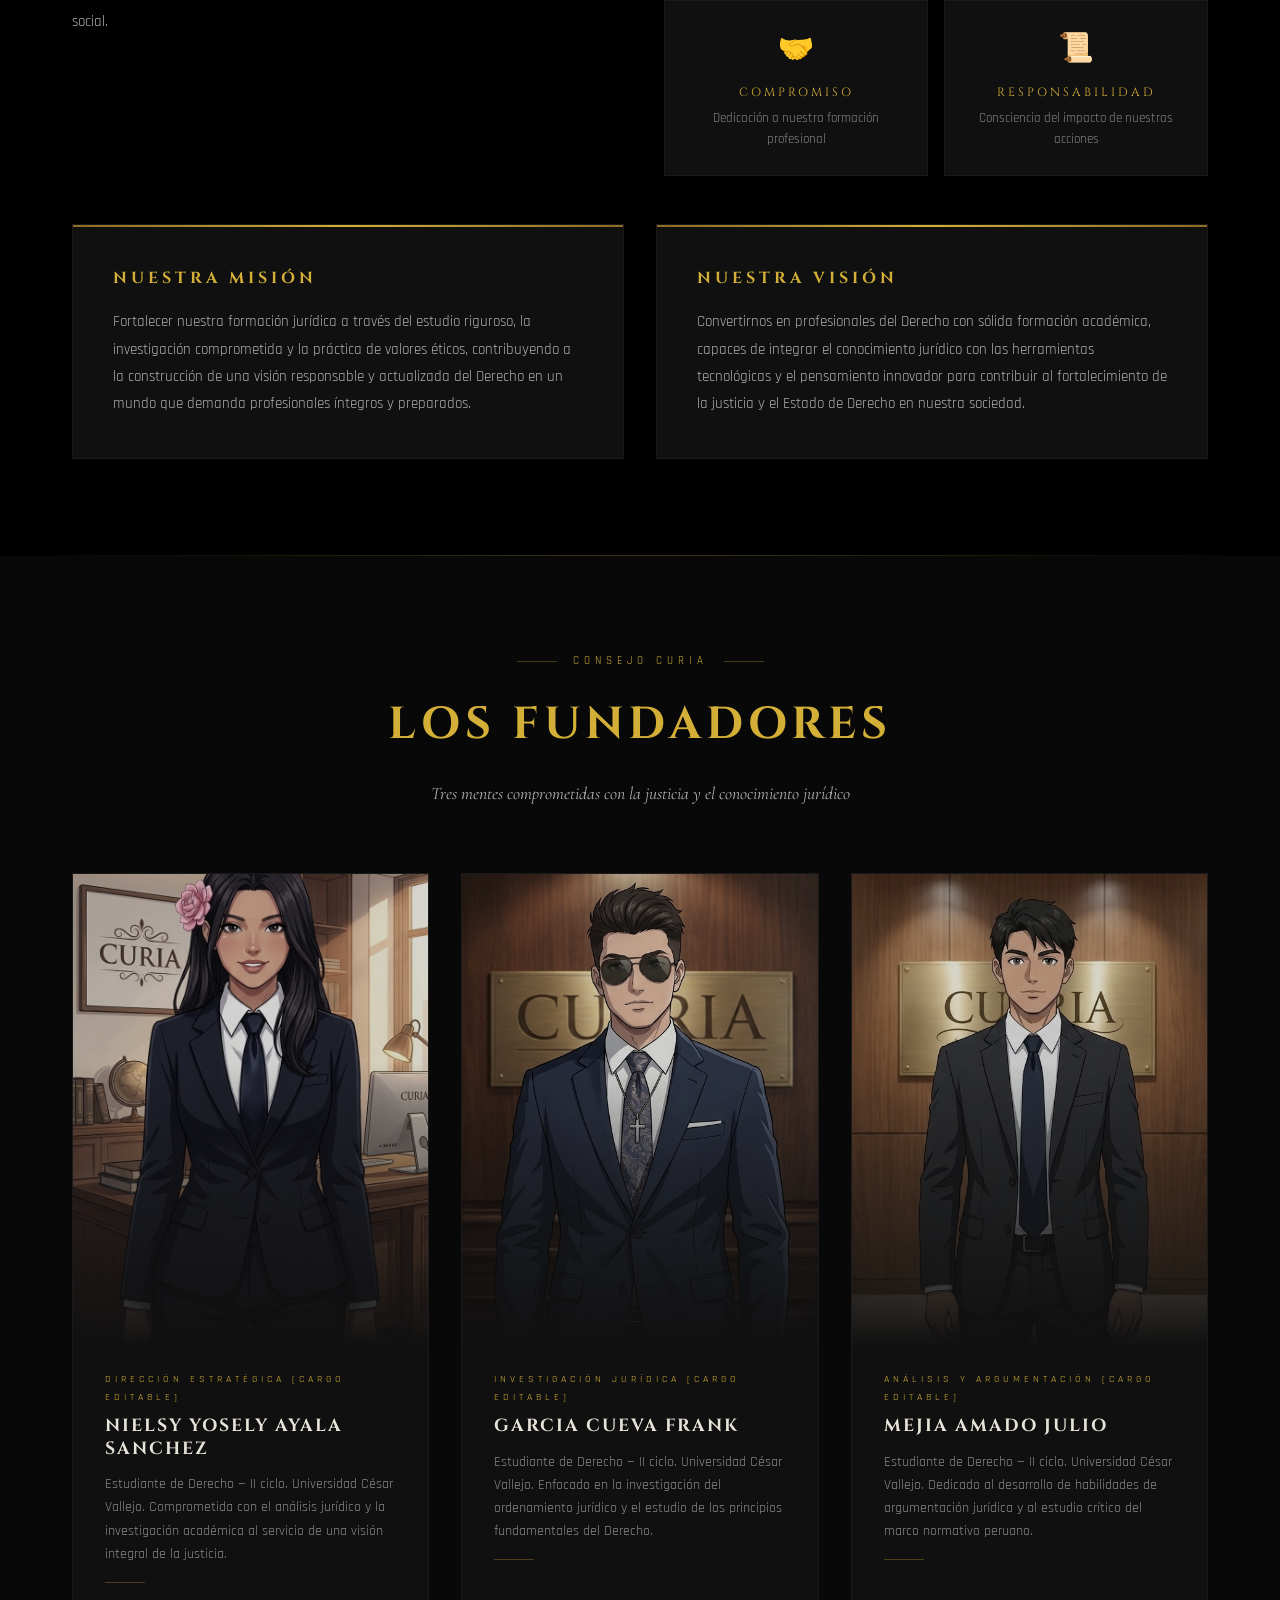
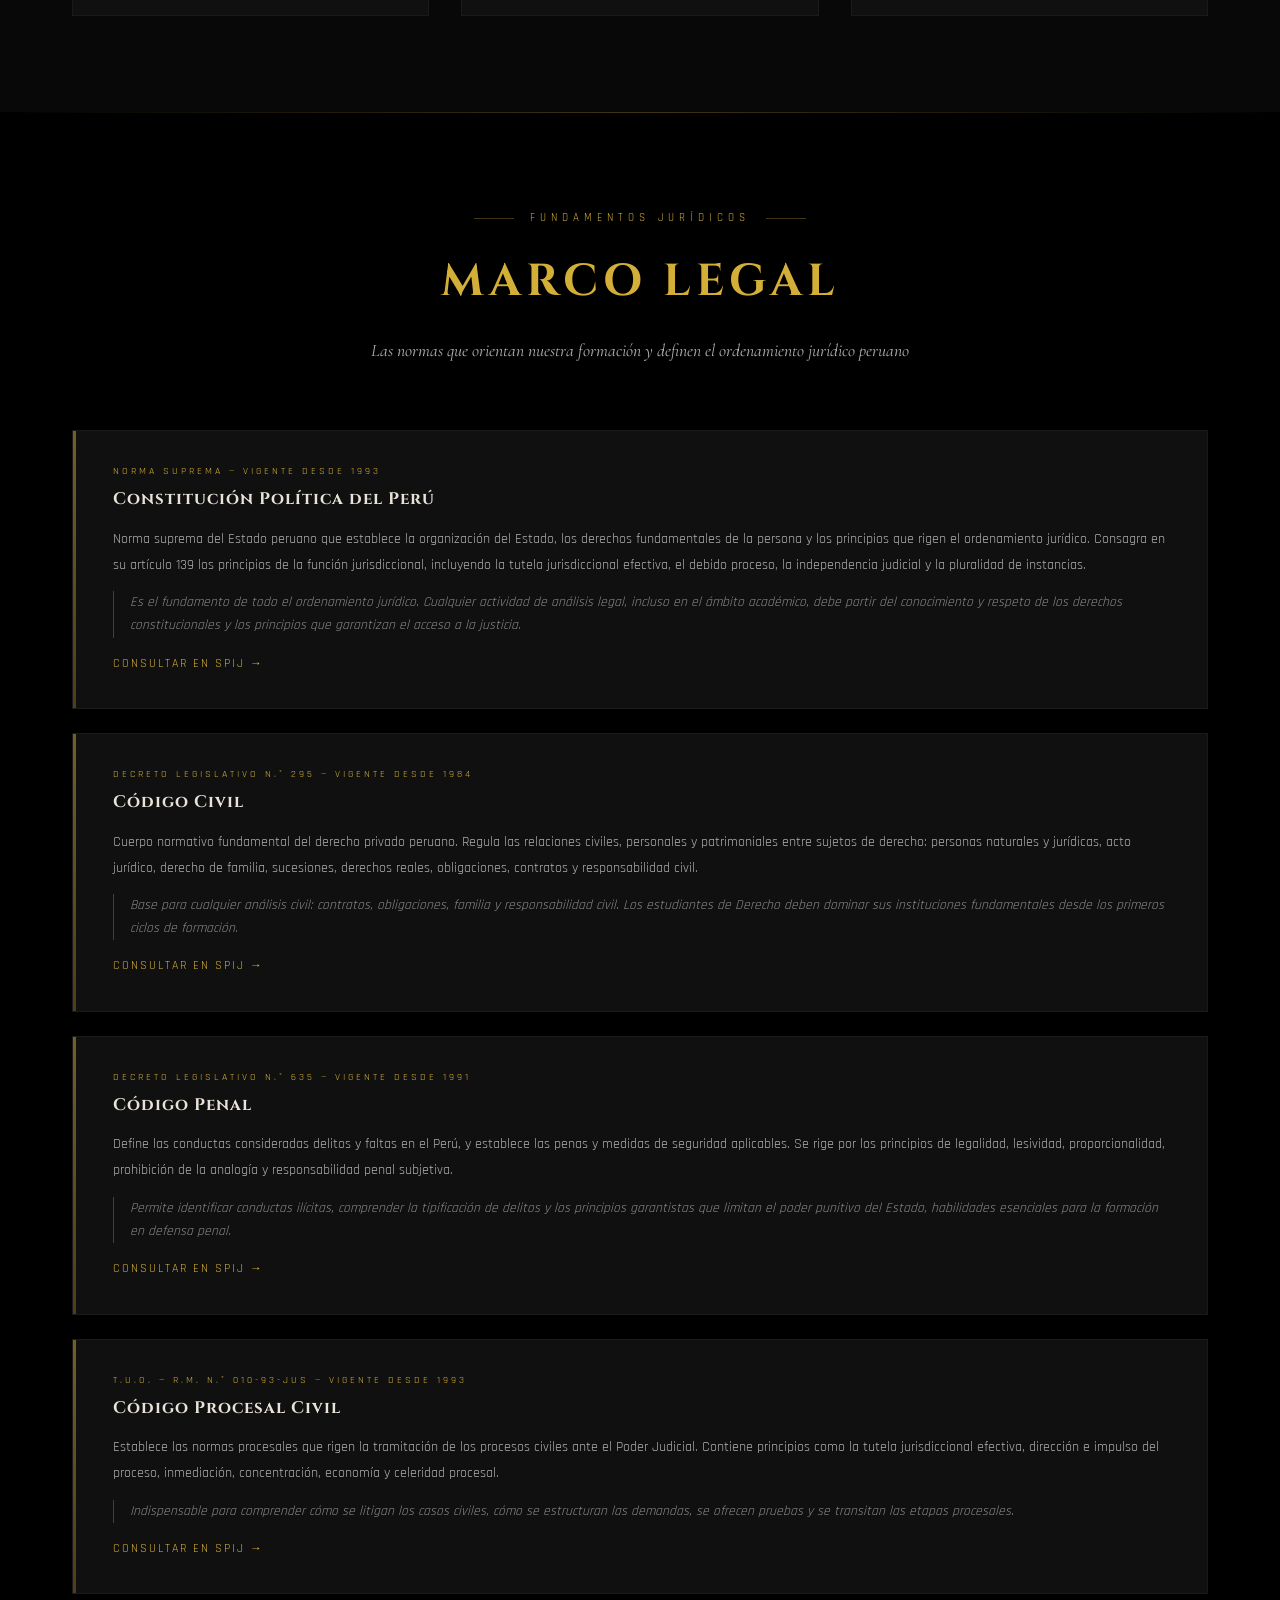
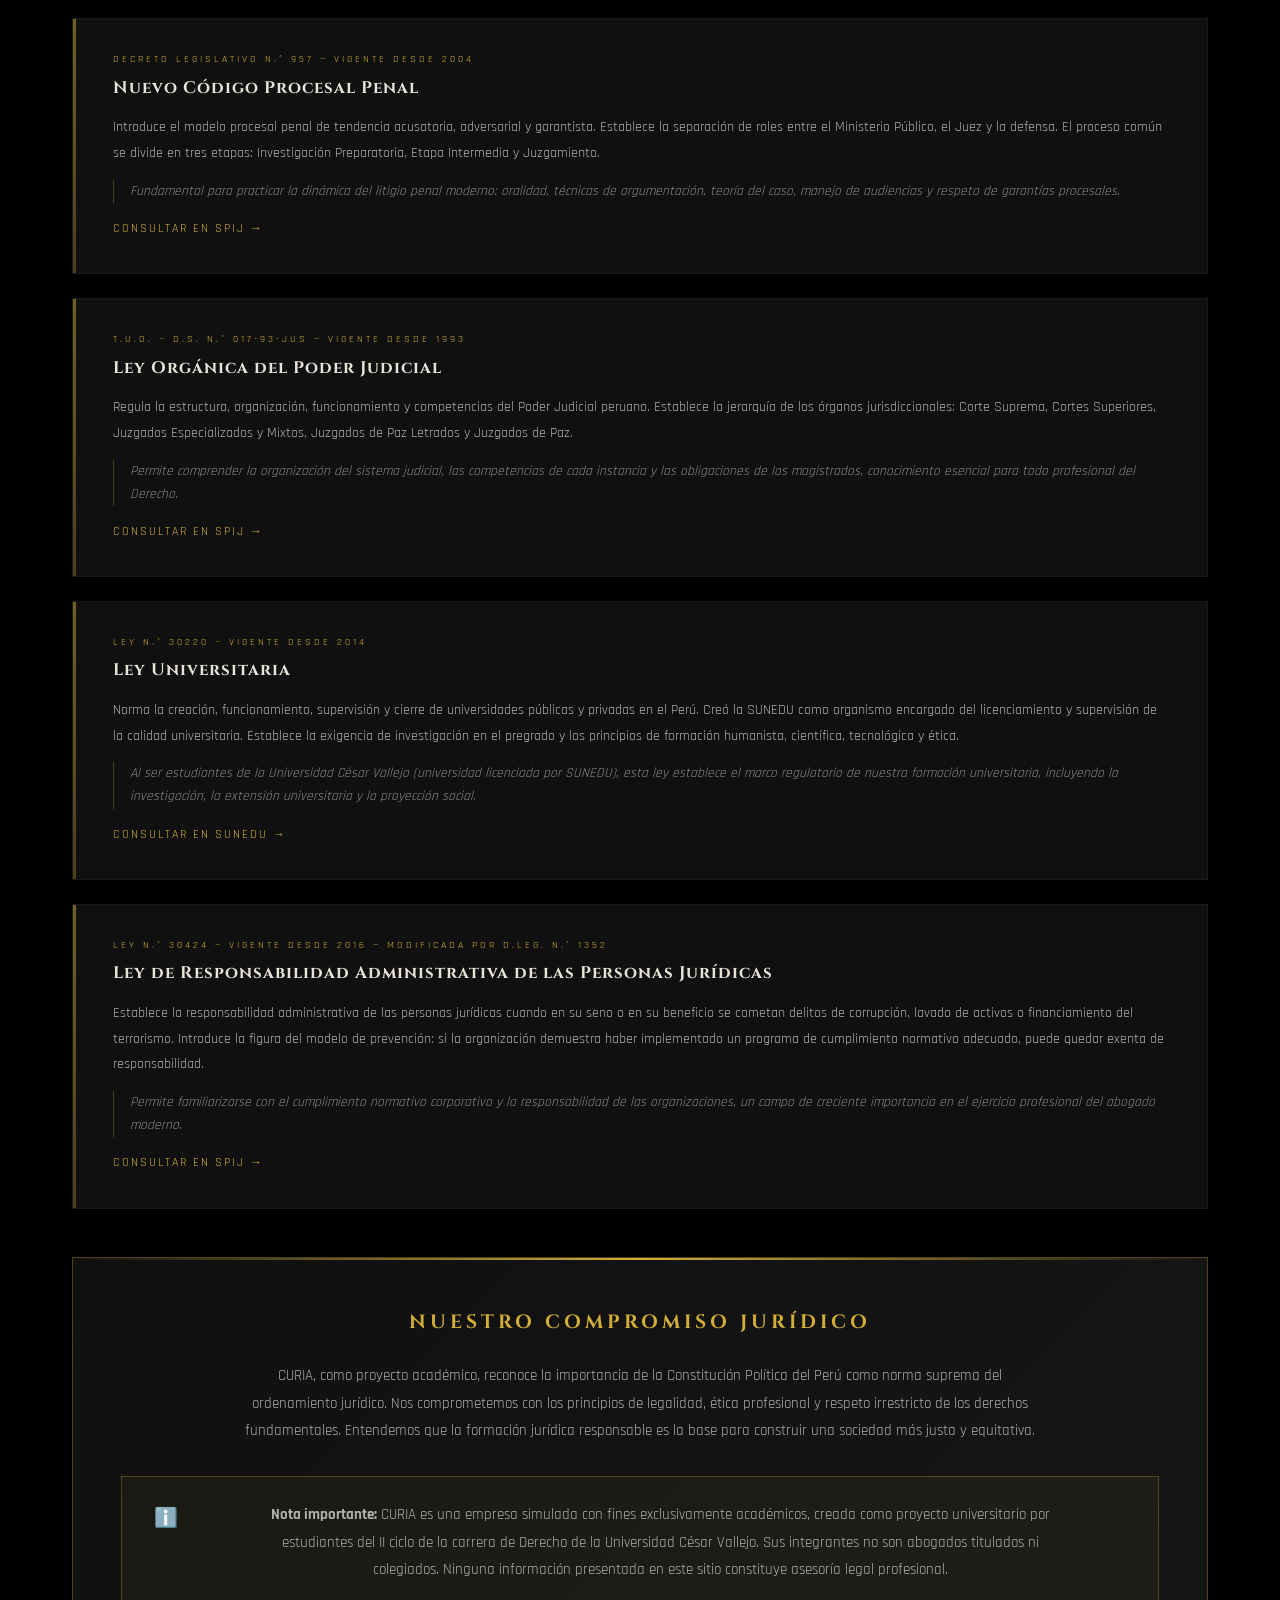
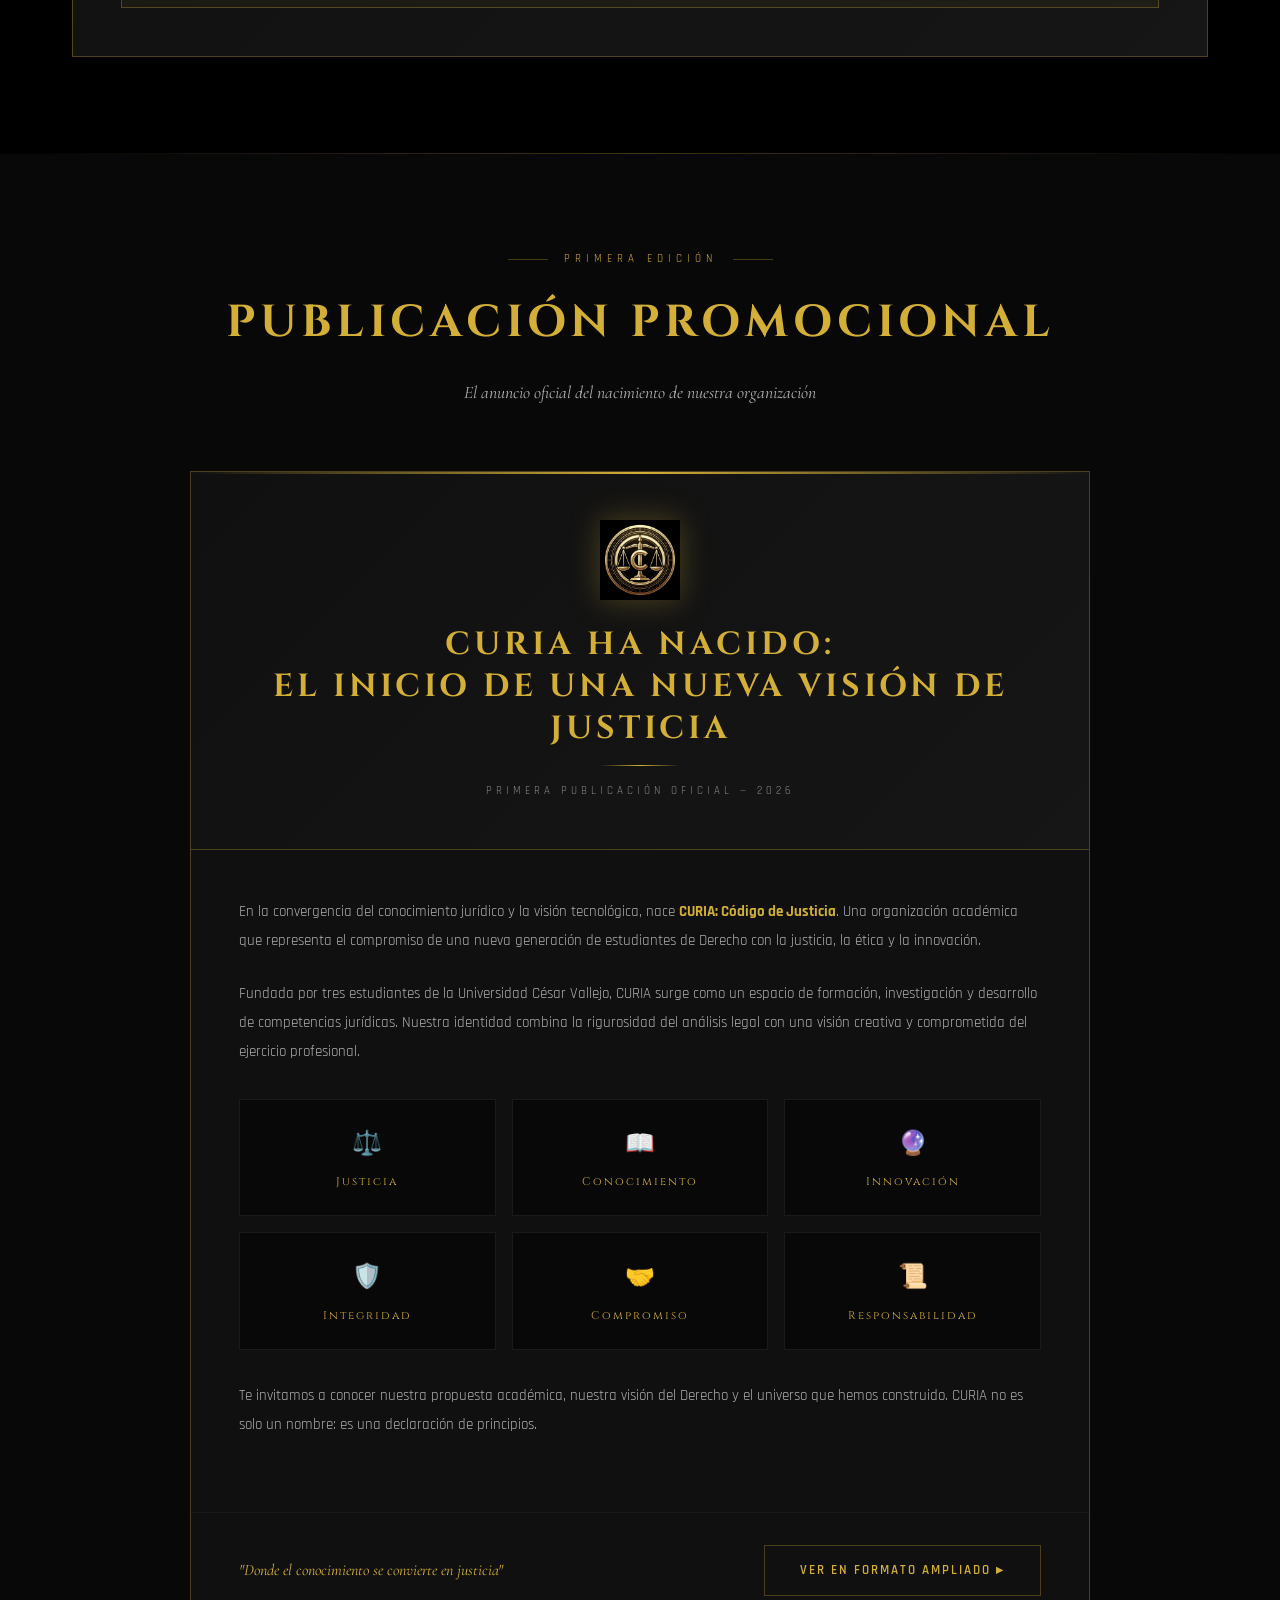
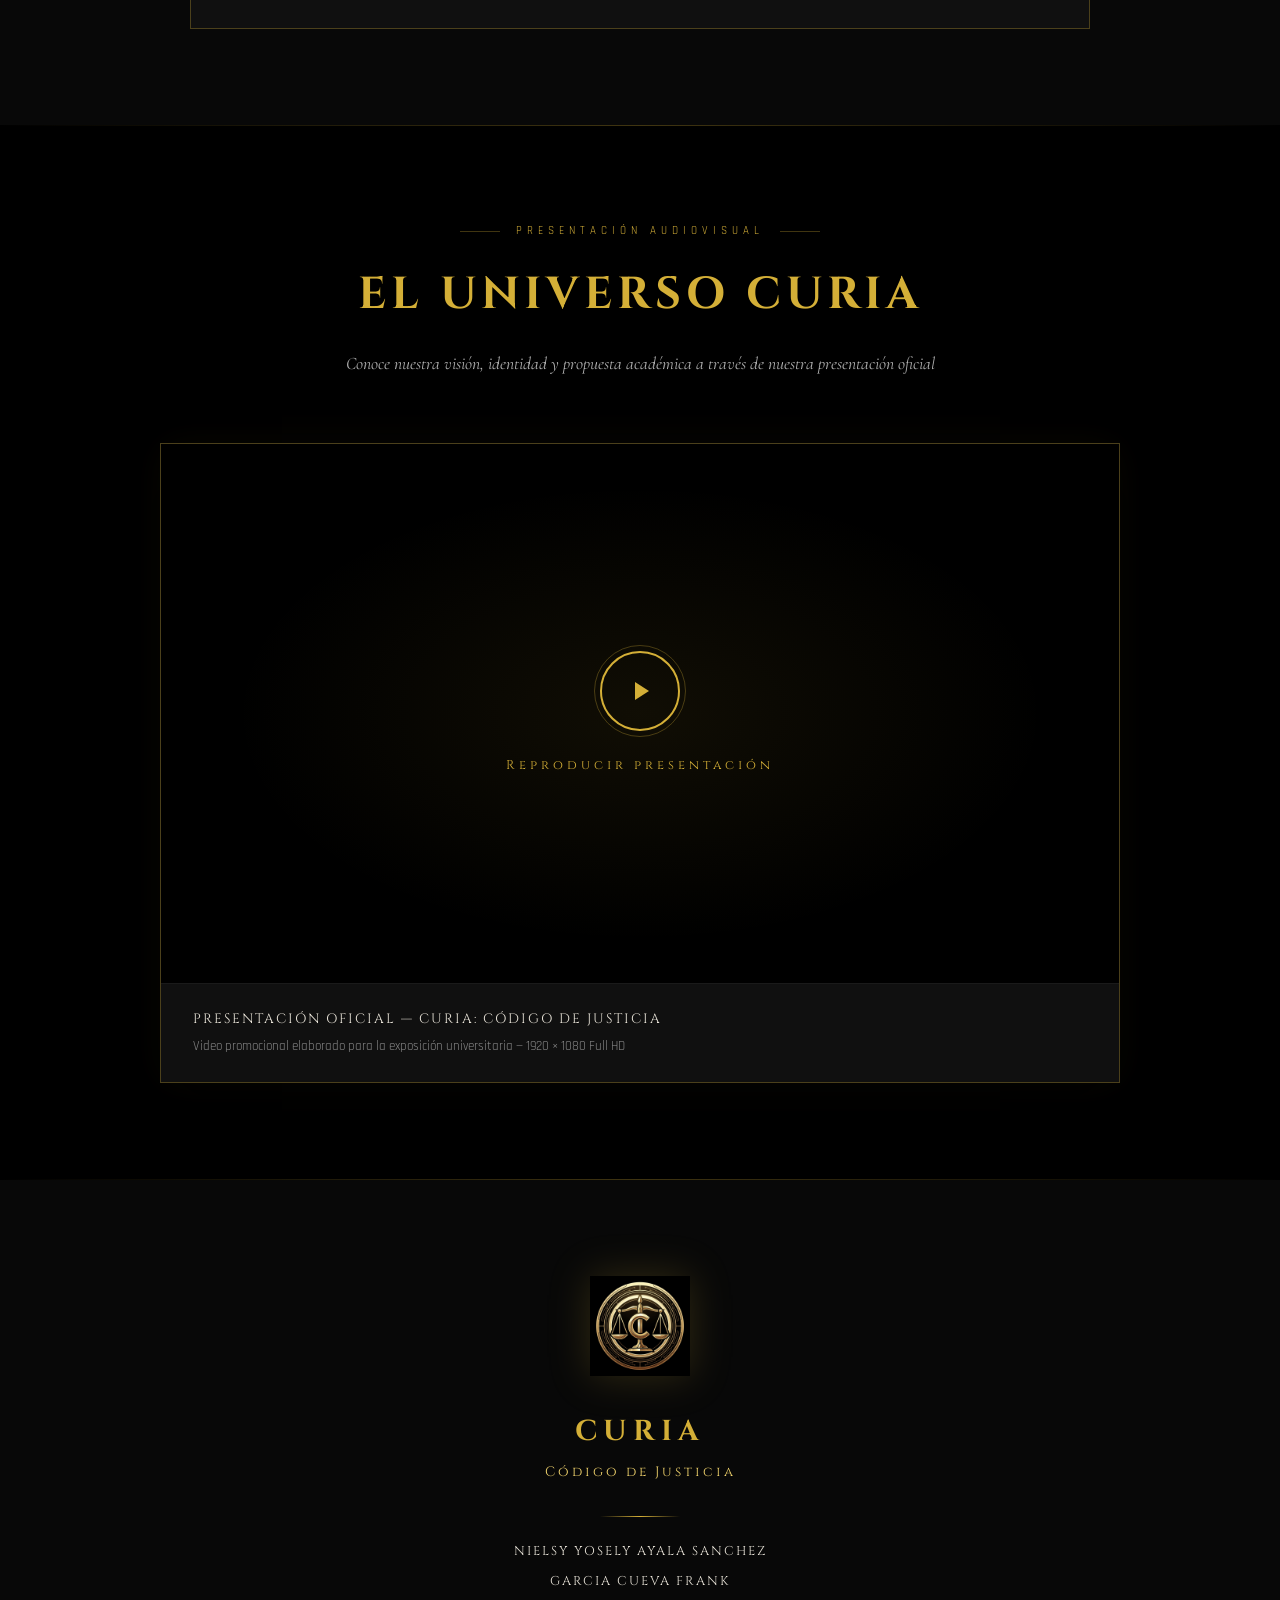
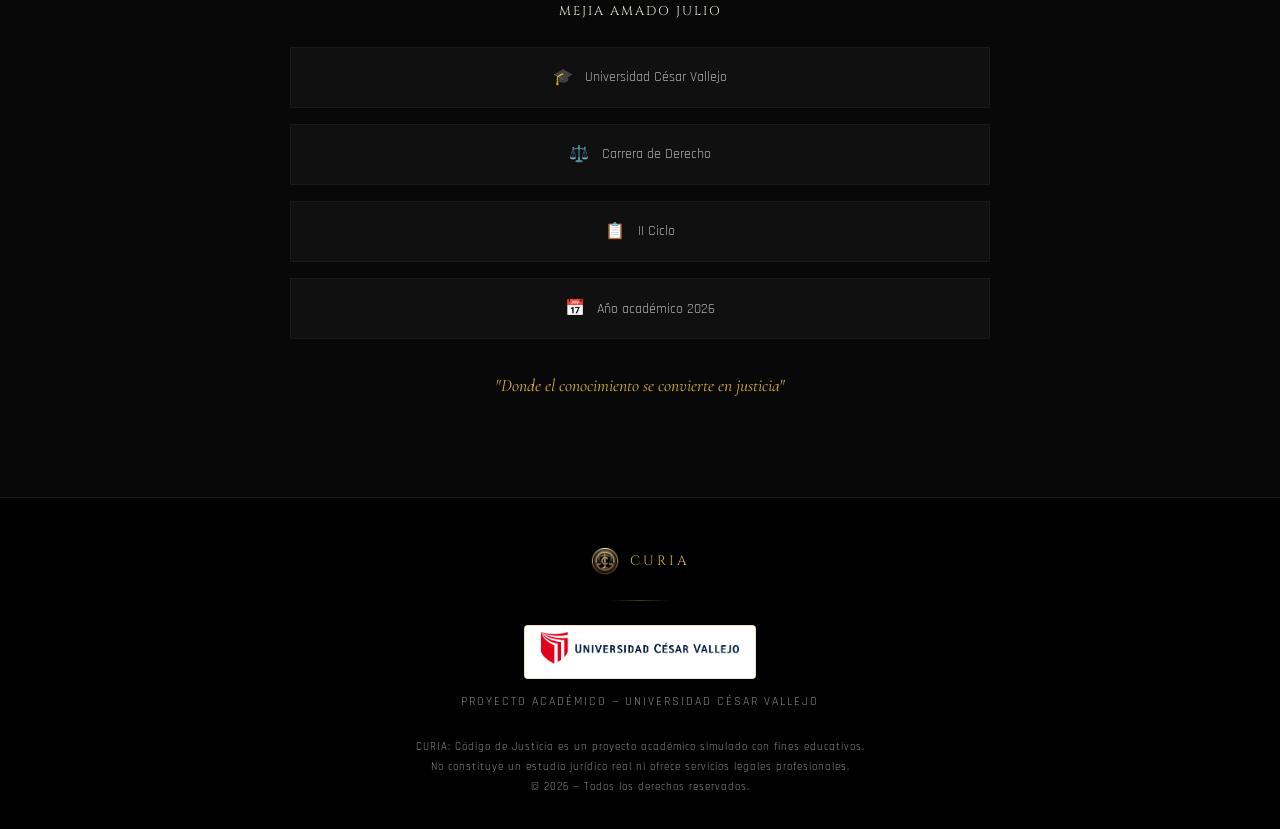
==== commit 65cf7130: "Replace video tag with iframe for video playback" ====
--- a/index.html
+++ b/index.html
@@ -618,14 +618,15 @@
                             El reproductor lo detectará automáticamente.
                             Formato recomendado: MP4, 1920x1080, códec H.264.
                         -->
-                        <video
-                            controls
-                            preload="metadata"
-                            poster="imagenes/portada-video.jpg"
-                        >
-                            <source src="videos/video-curia.mp4" type="video/mp4">
-                            Tu navegador no soporta la reproducción de video.
-                        </video>
+                       <iframe
+    src="https://drive.google.com/file/d/1cAXMVvQD0HVD1uzdZaRsqL2RjLChwawm/preview"
+    width="100%"
+    height="100%"
+    style="border: 0; aspect-ratio: 16 / 9;"
+    allow="autoplay"
+    allowfullscreen
+    loading="lazy">
+</iframe>
                         <div class="video-portada">
                             <div class="video-play-boton">
                                 <svg viewBox="0 0 24 24" xmlns="http://www.w3.org/2000/svg">
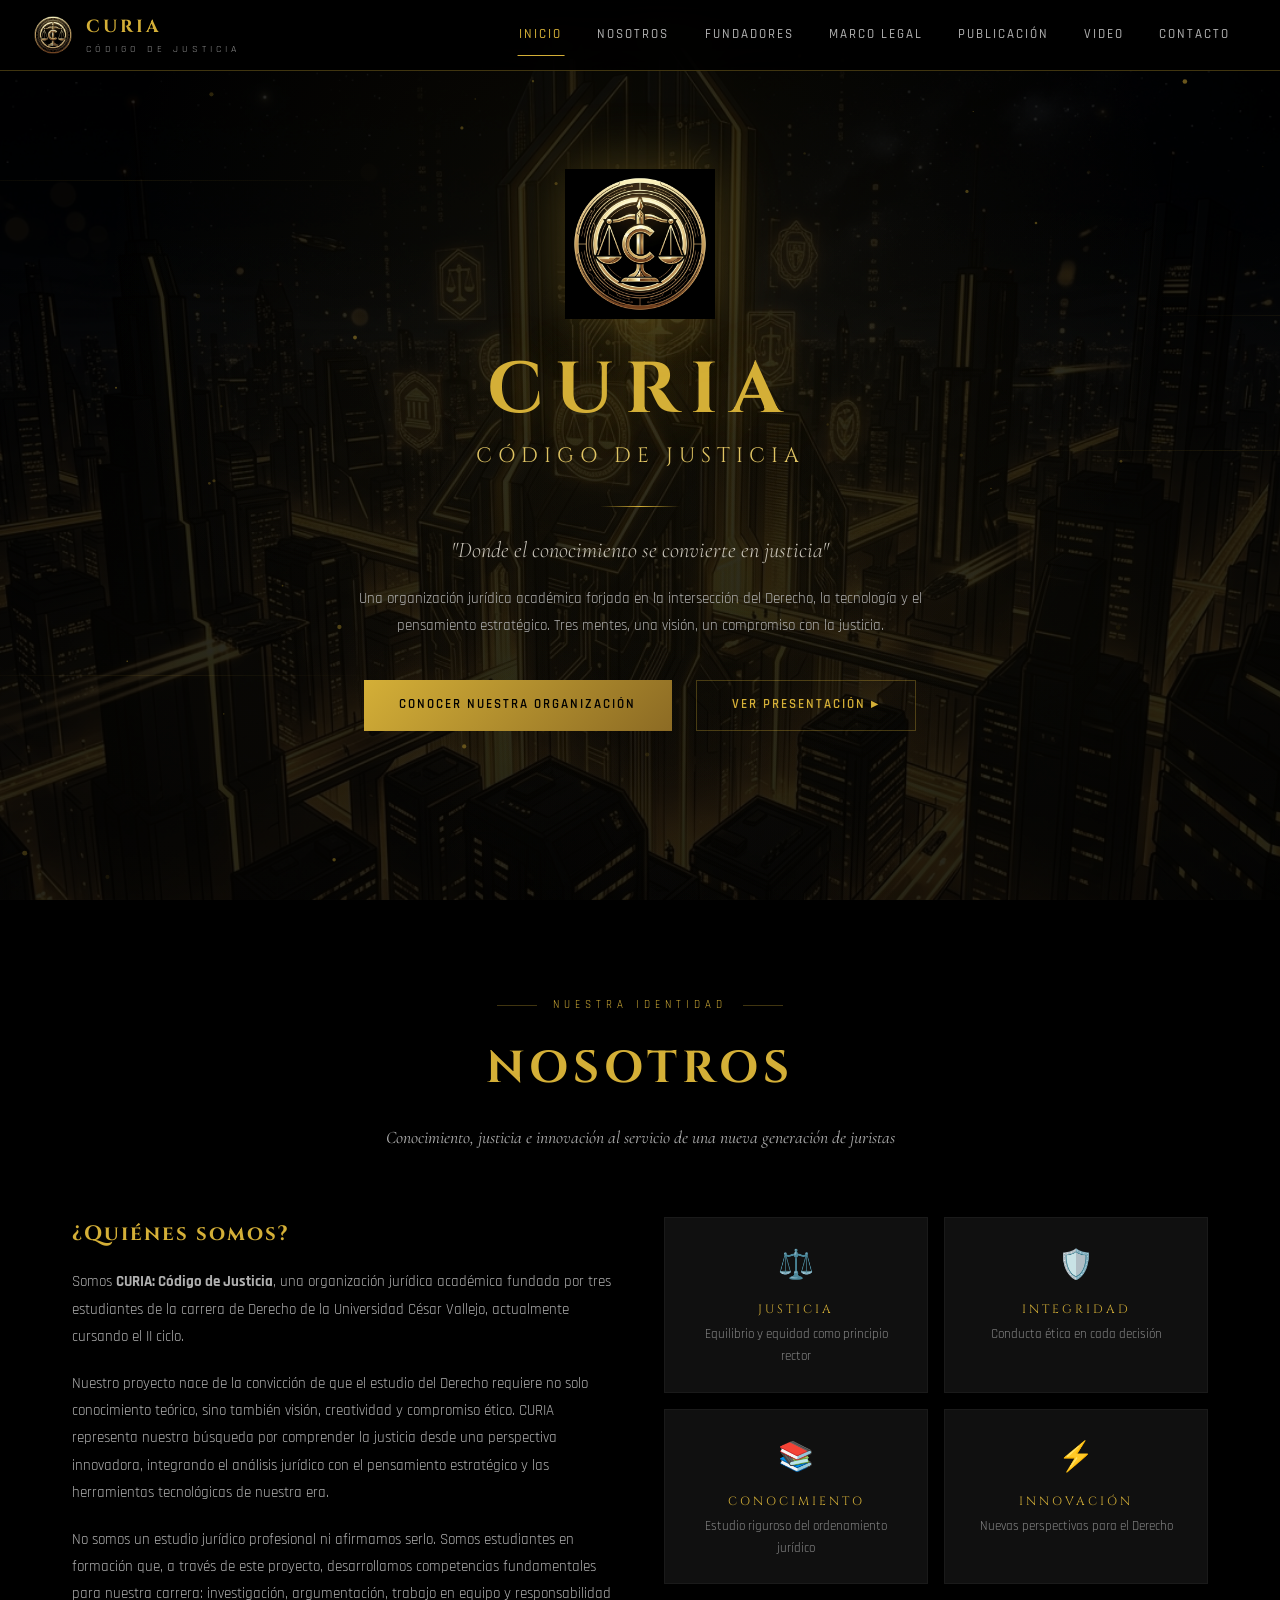
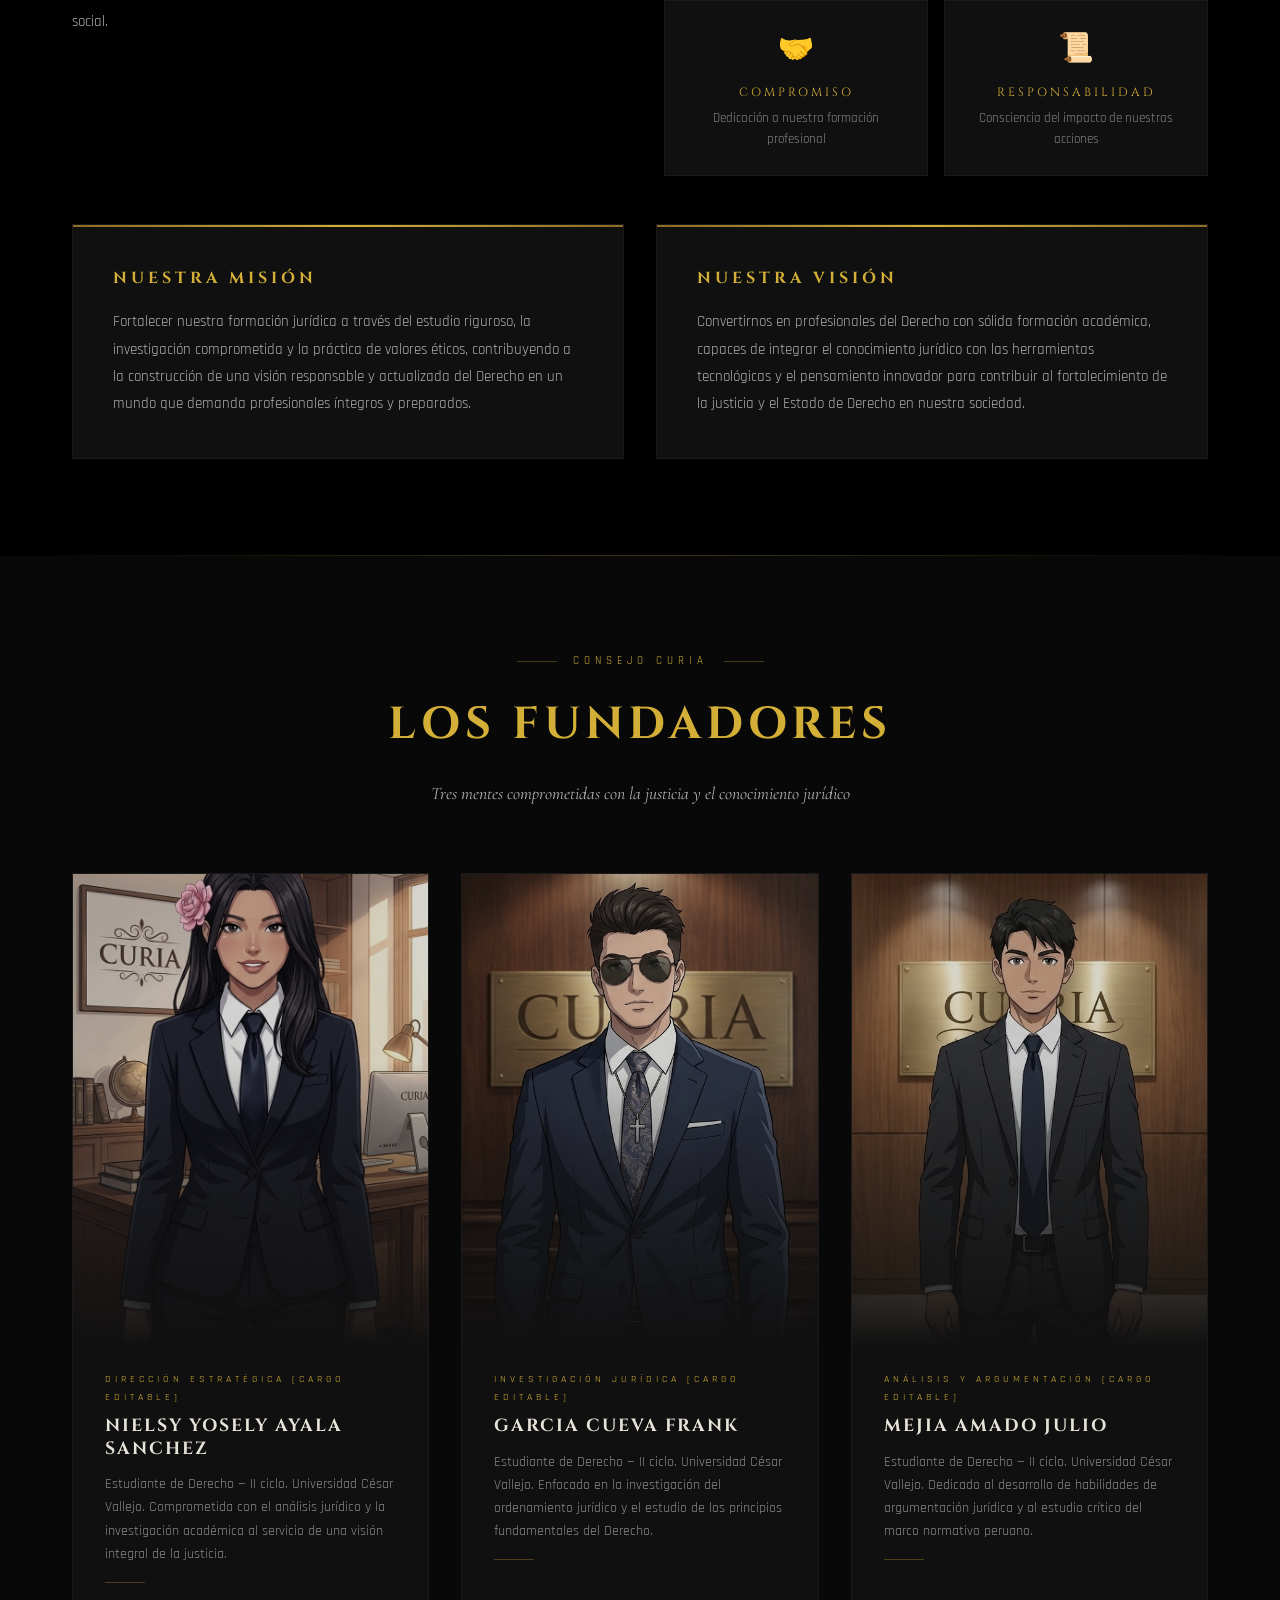
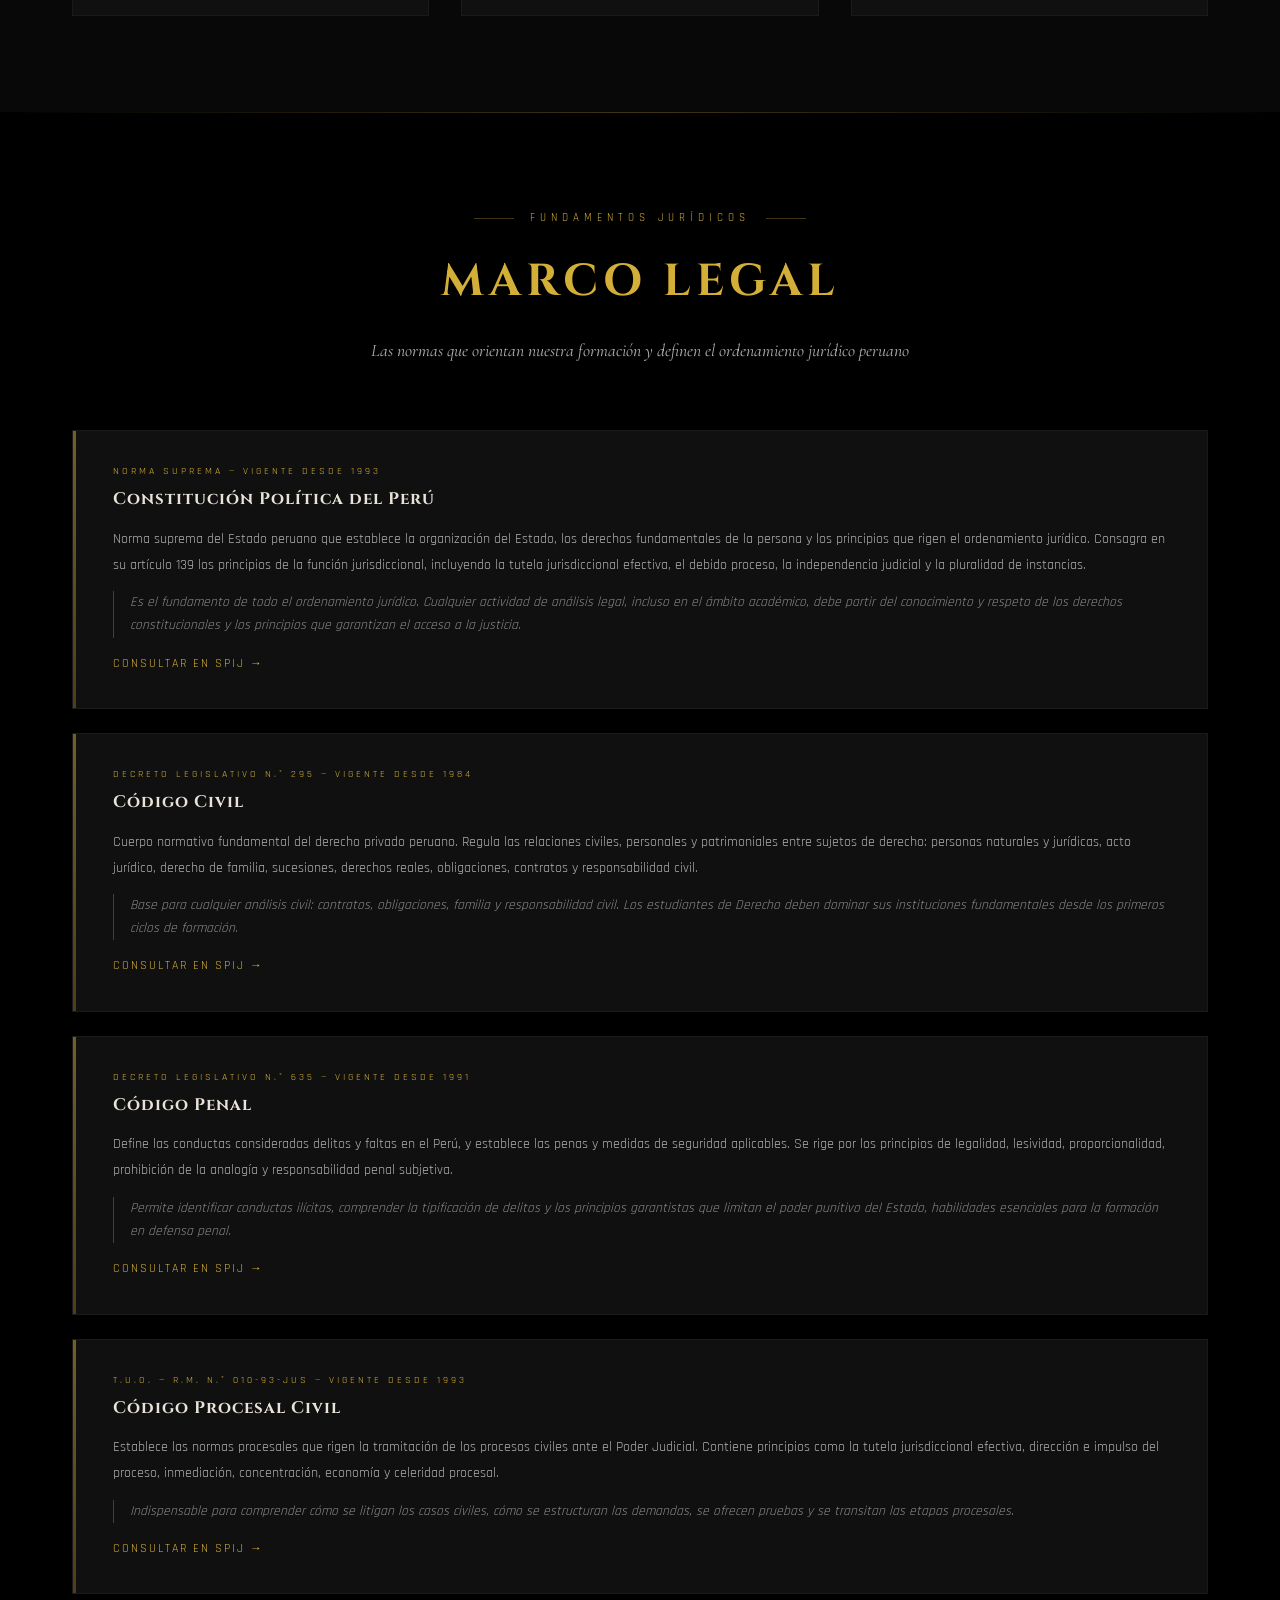
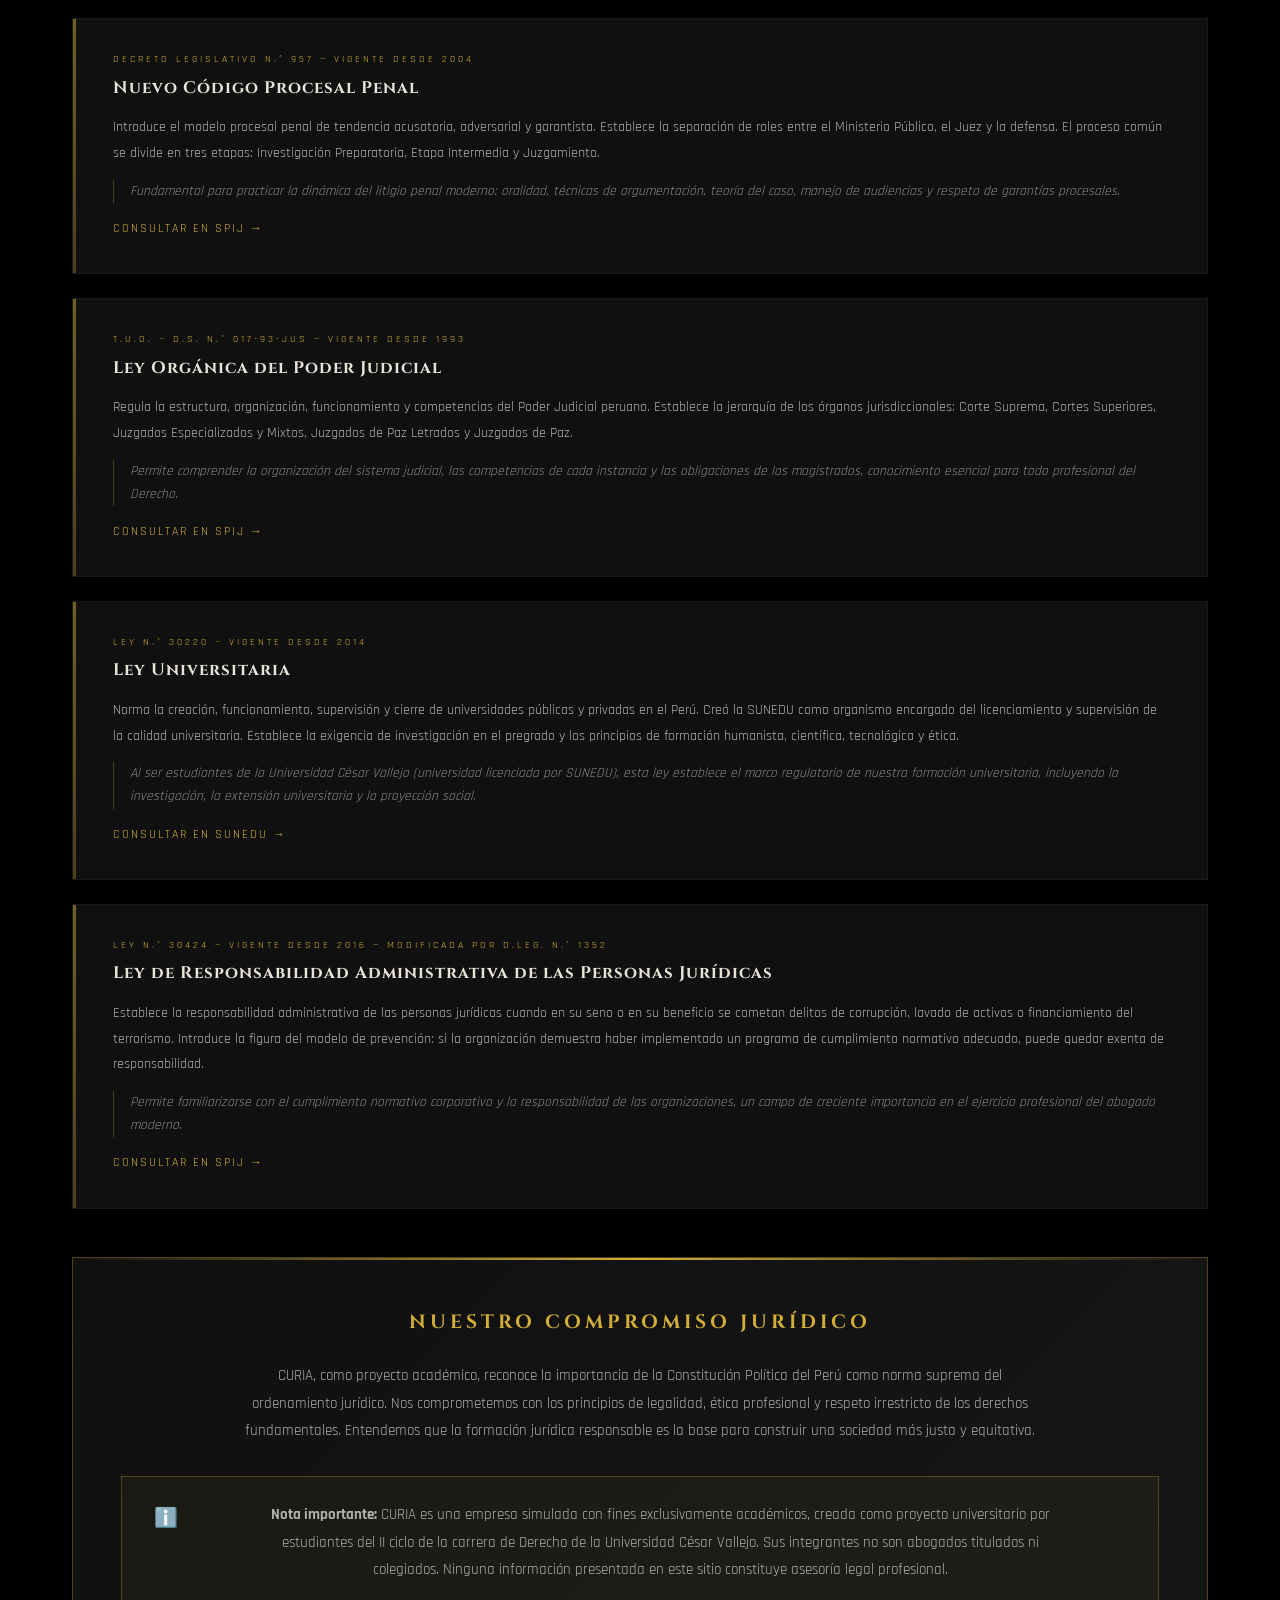
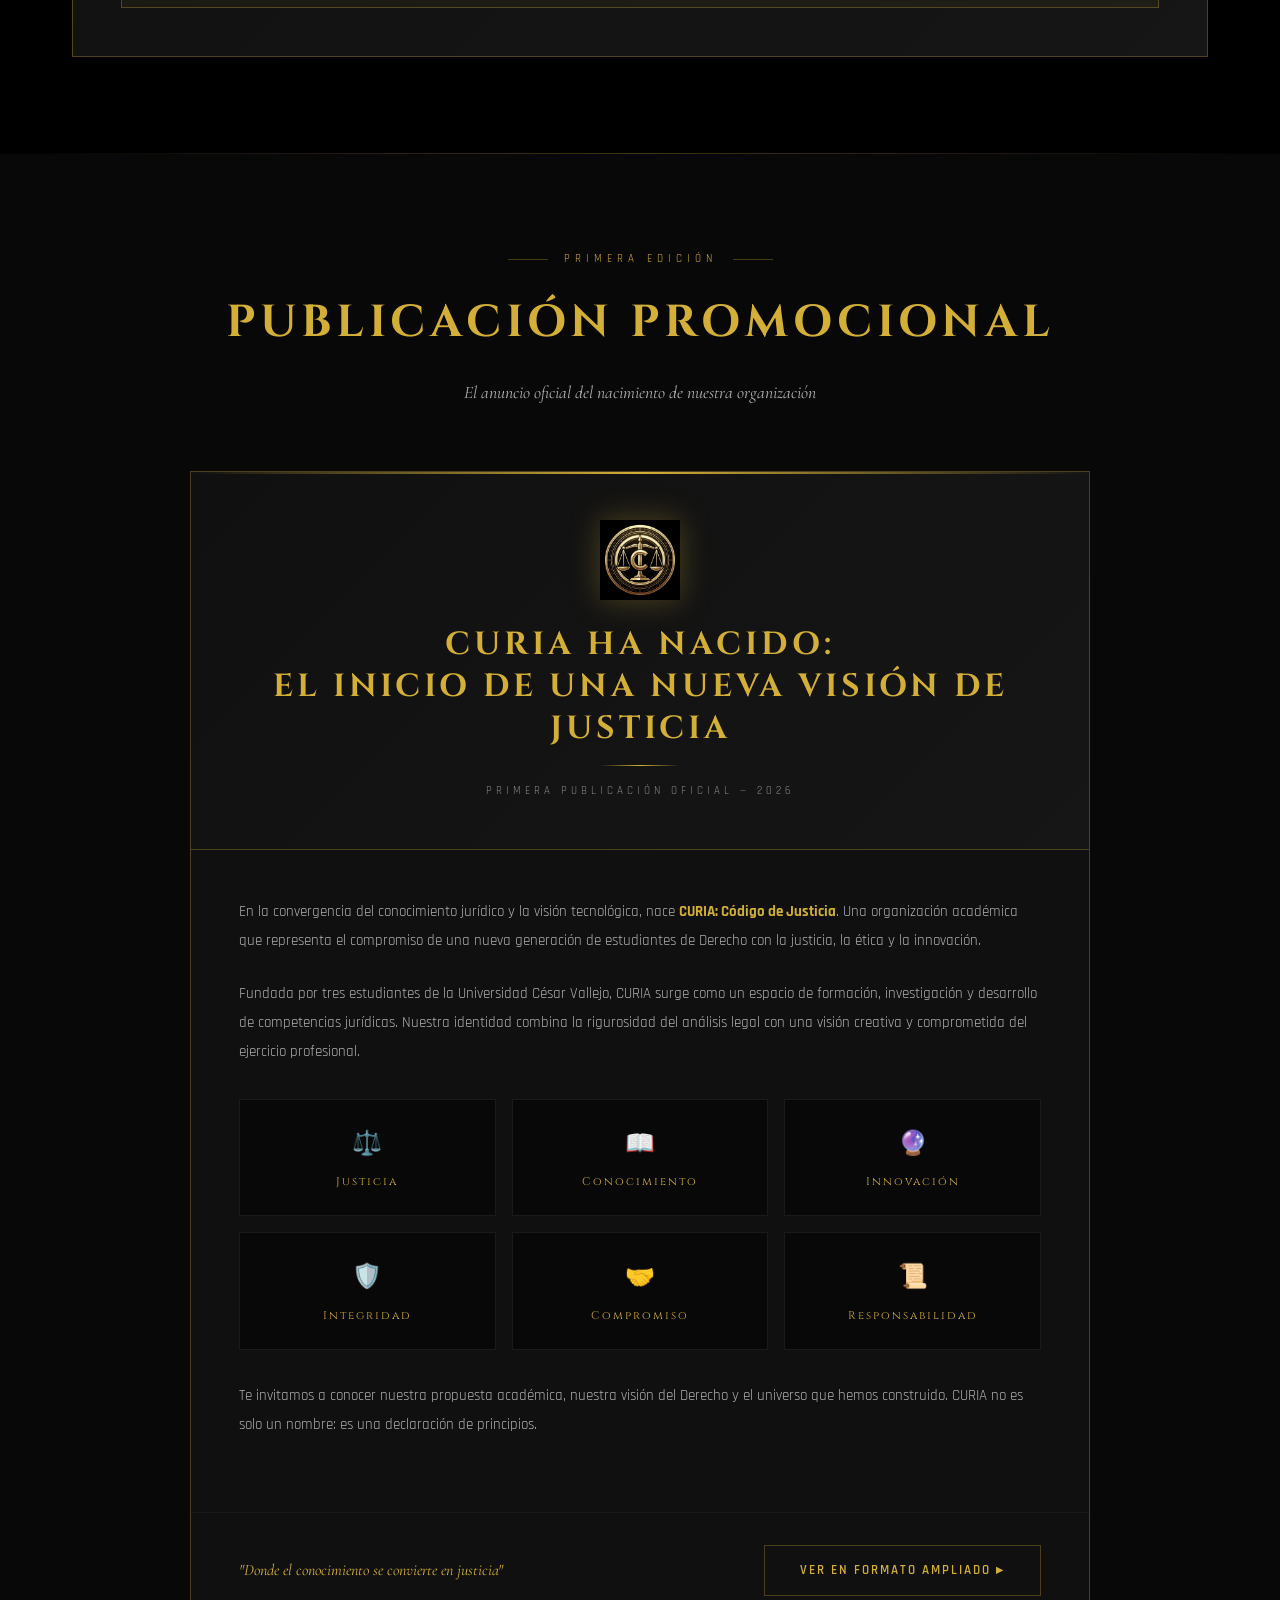
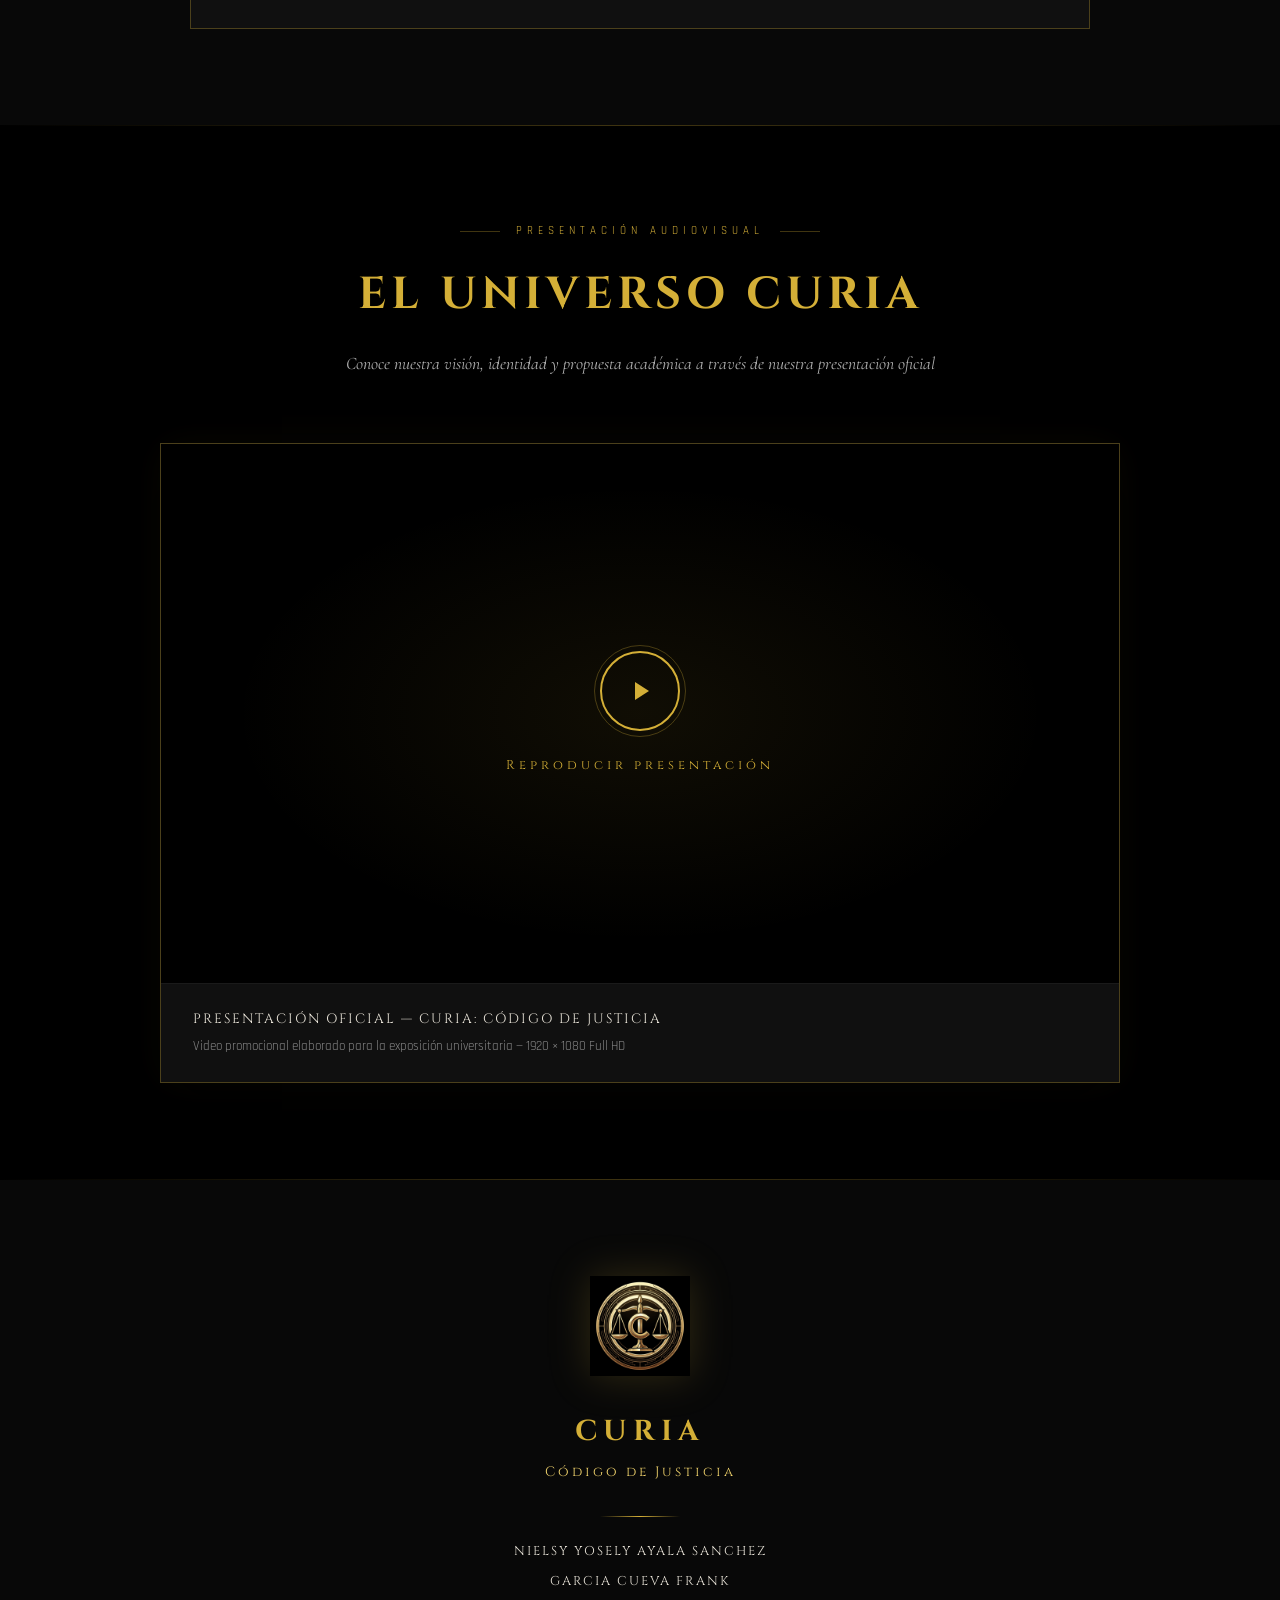
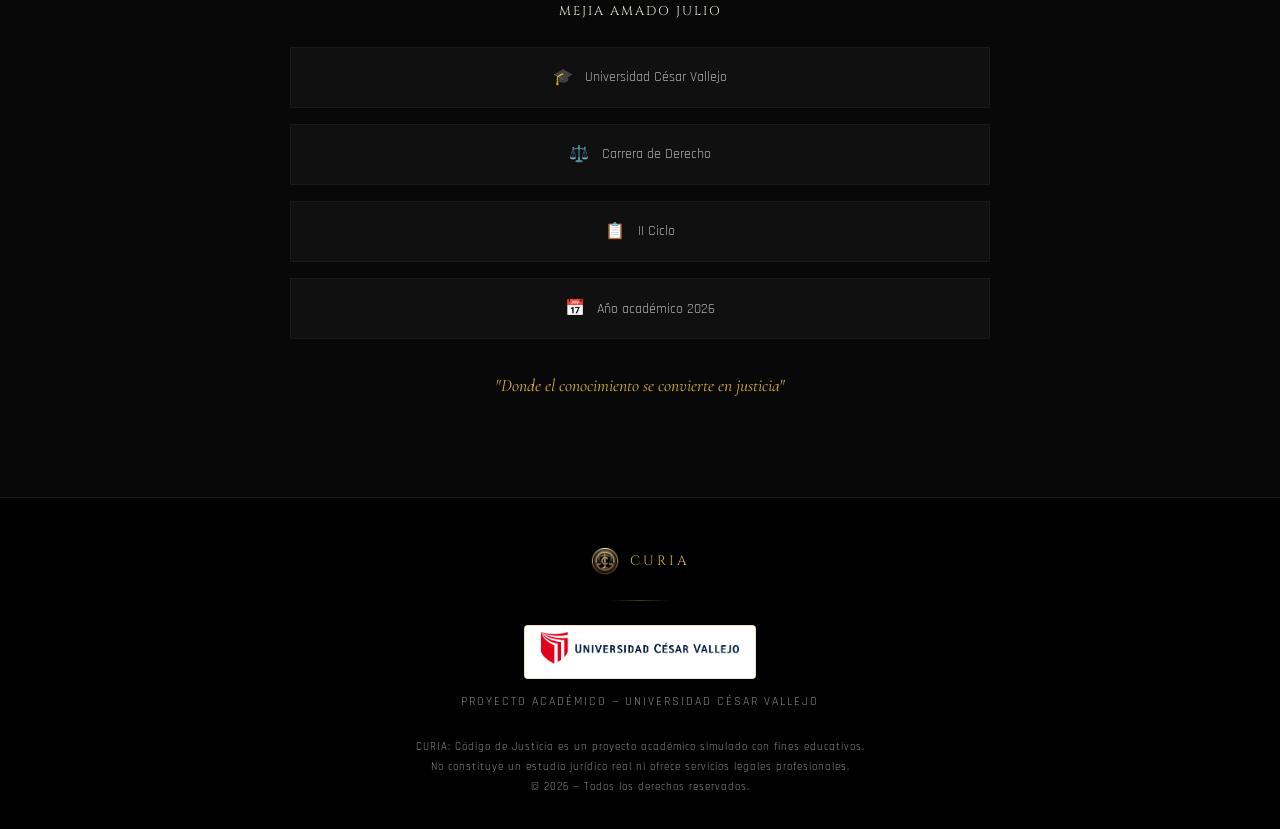
==== commit d69b29be: "Refactor video section in index.html Removed video instructions and updated iframe structure." ====
--- a/index.html
+++ b/index.html
@@ -612,21 +612,15 @@
             <div class="video-contenedor animar-entrada">
                 <div class="video-reproductor">
                     <div class="video-marco">
-                        <!--
-                            INSTRUCCIONES PARA EL VIDEO:
-                            Coloca tu archivo de video en: videos/video-curia.mp4
-                            El reproductor lo detectará automáticamente.
-                            Formato recomendado: MP4, 1920x1080, códec H.264.
-                        -->
-                       <iframe
-    src="https://drive.google.com/file/d/1cAXMVvQD0HVD1uzdZaRsqL2RjLChwawm/preview"
-    width="100%"
-    height="100%"
-    style="border: 0; aspect-ratio: 16 / 9;"
-    allow="autoplay"
-    allowfullscreen
-    loading="lazy">
-</iframe>
+                   
+                       <div class="video-contenedor">
+    <iframe
+        src="https://drive.google.com/file/d/1cAXMVvQD0HVD1uzdZaRsqL2RjLChwawm/preview"
+        title="Video promocional de CURIA"
+        allow="autoplay; fullscreen"
+        allowfullscreen>
+    </iframe>
+</div>
                         <div class="video-portada">
                             <div class="video-play-boton">
                                 <svg viewBox="0 0 24 24" xmlns="http://www.w3.org/2000/svg">
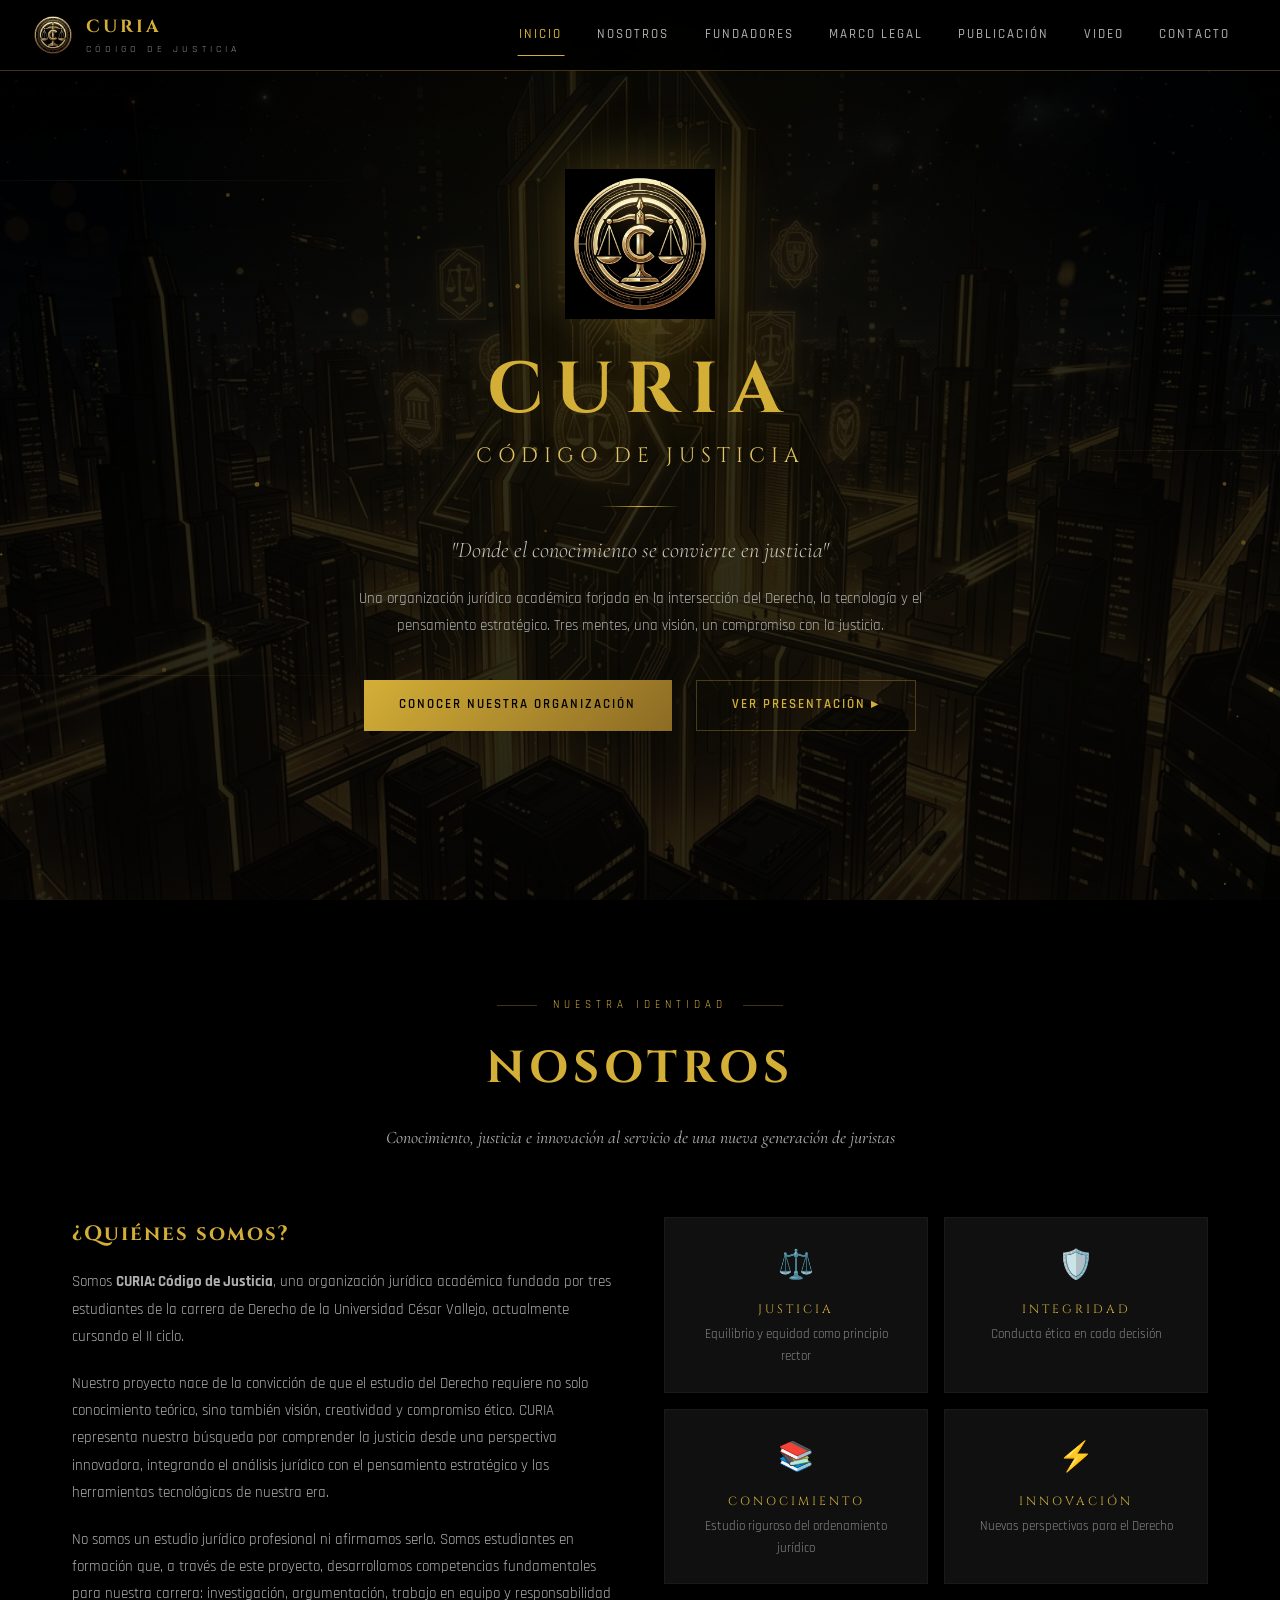
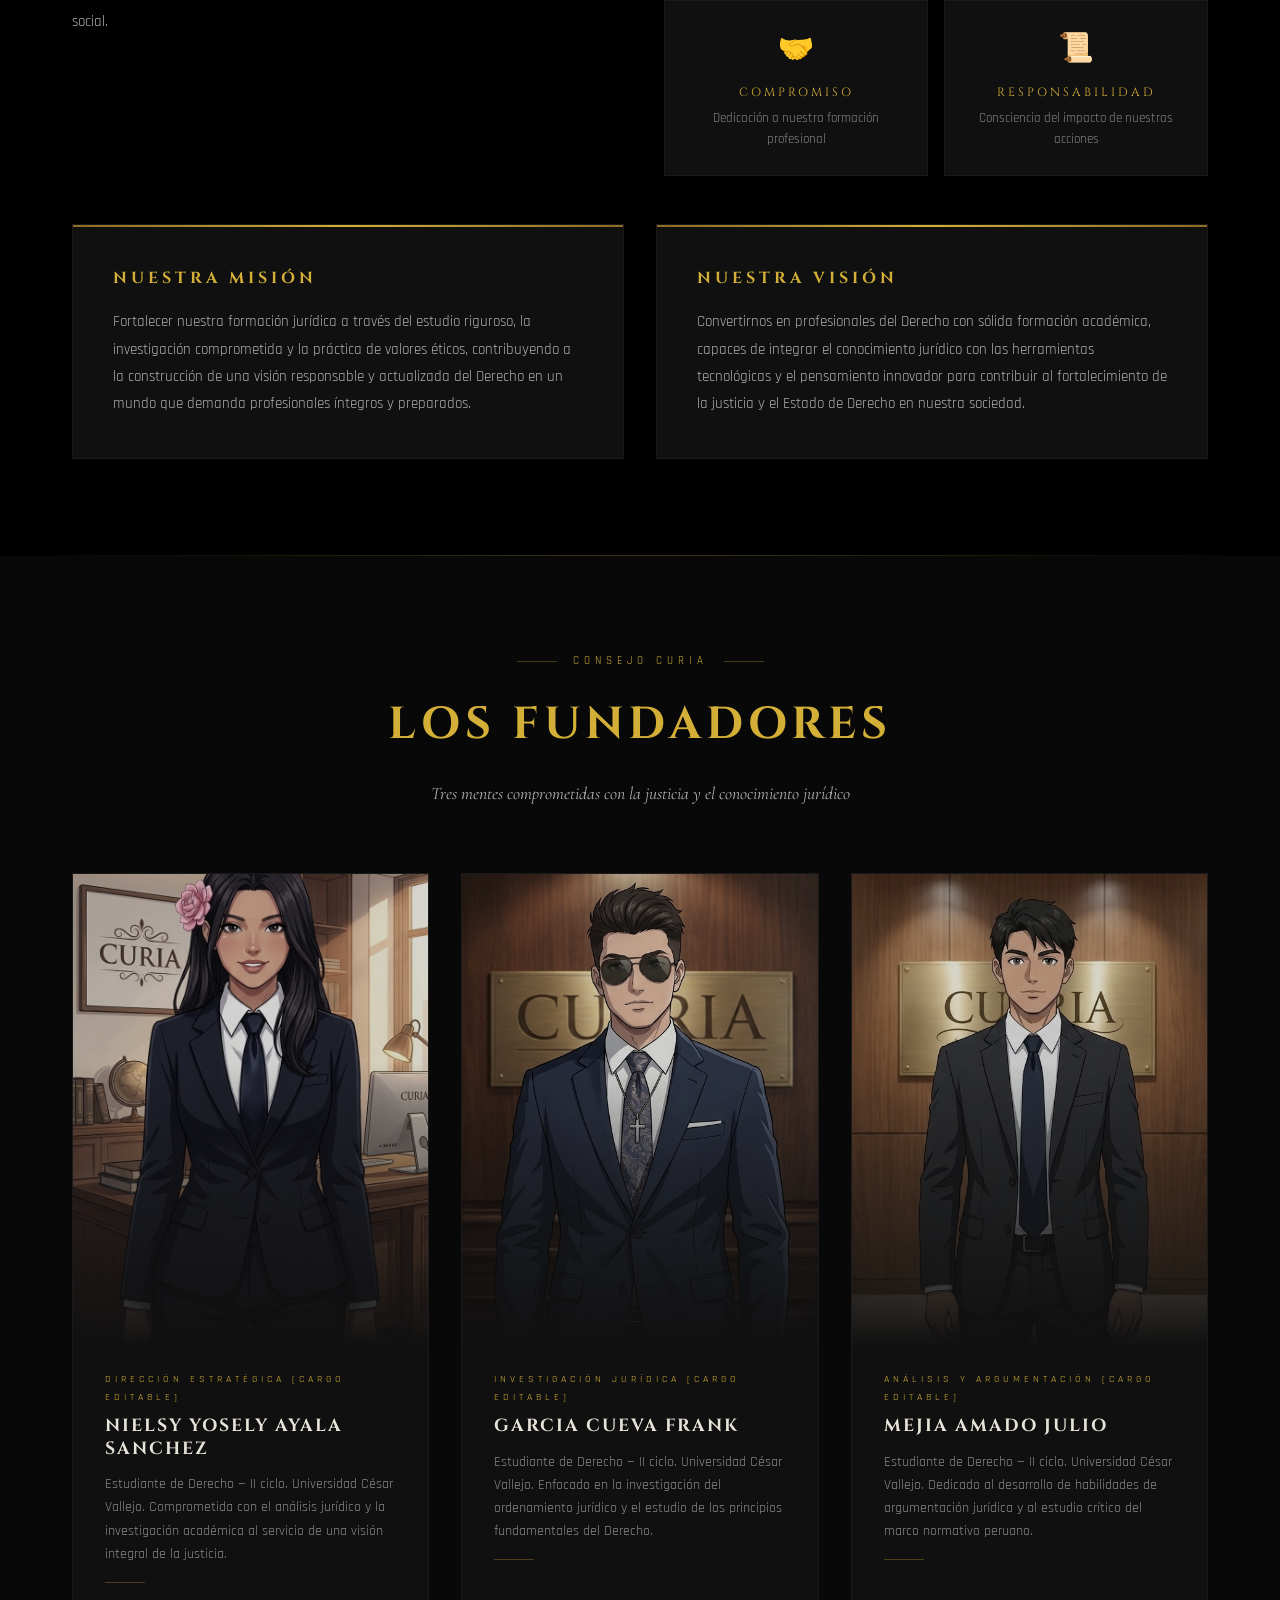
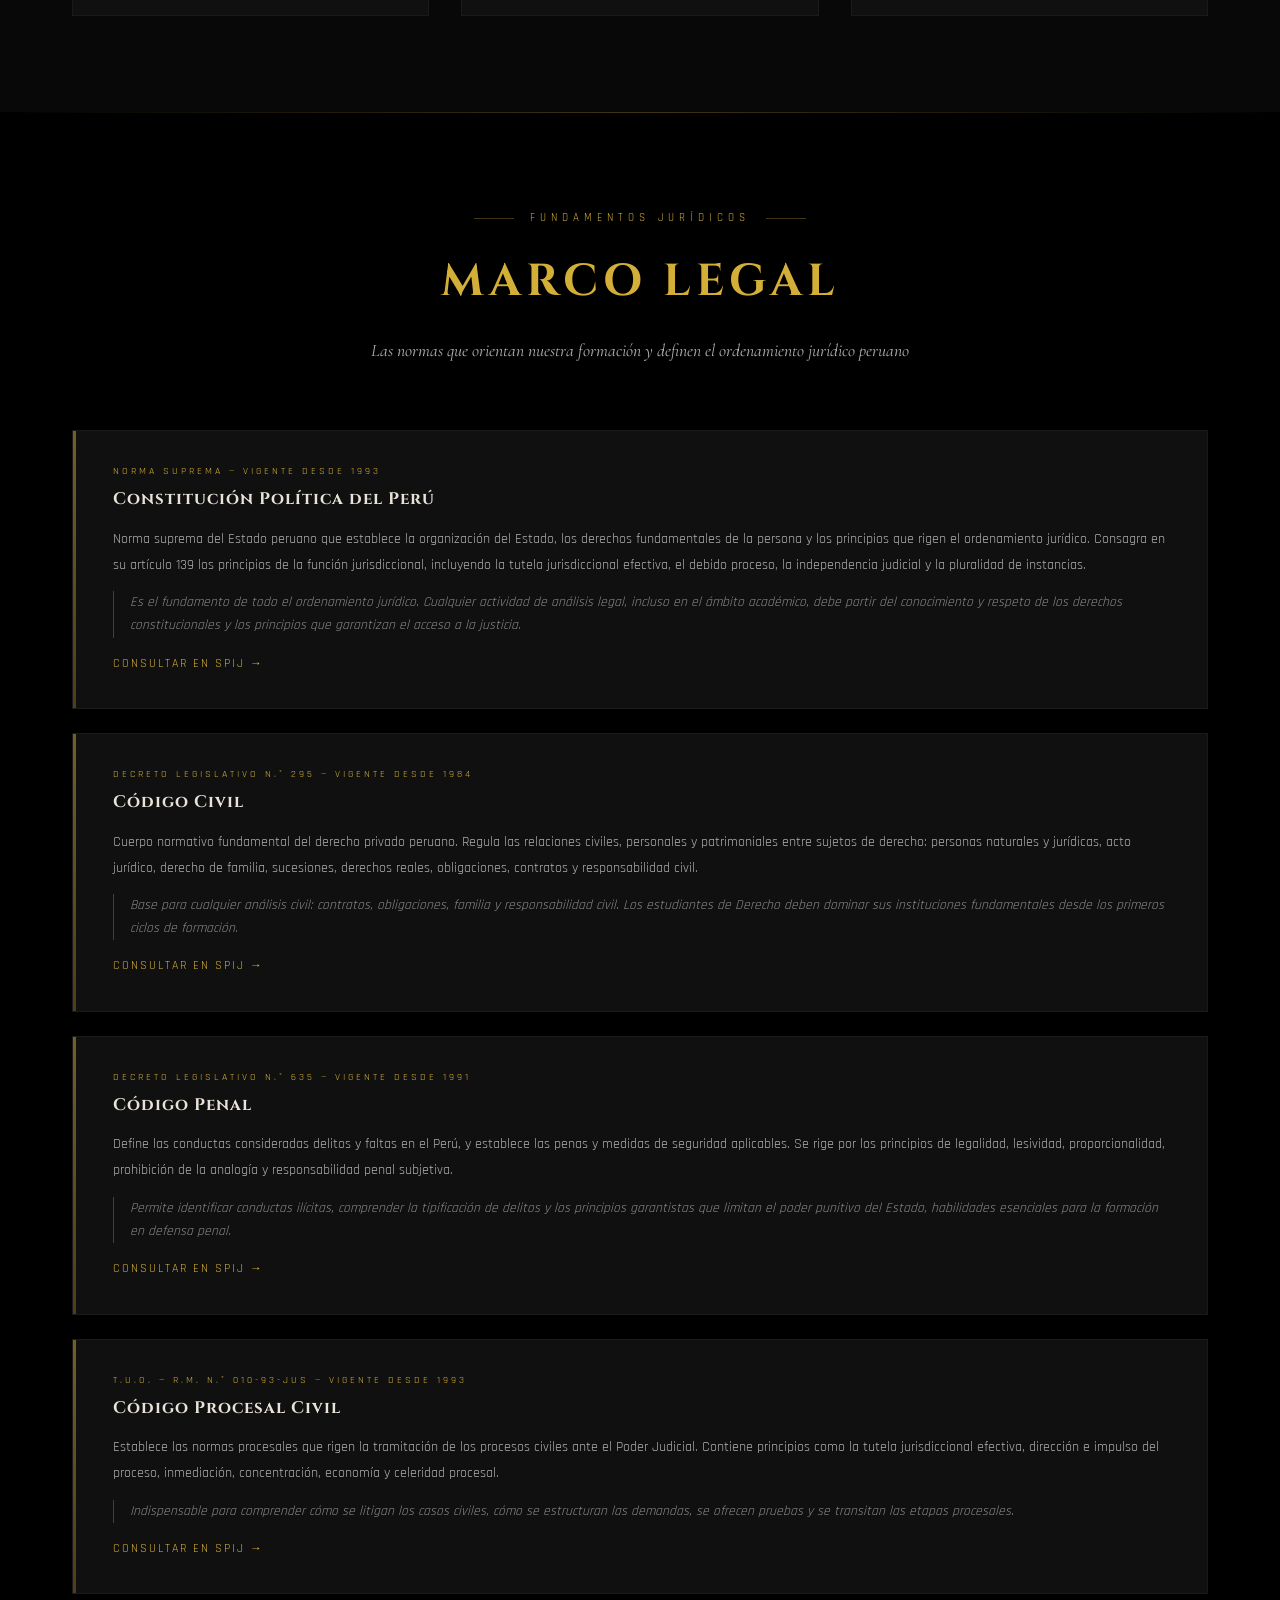
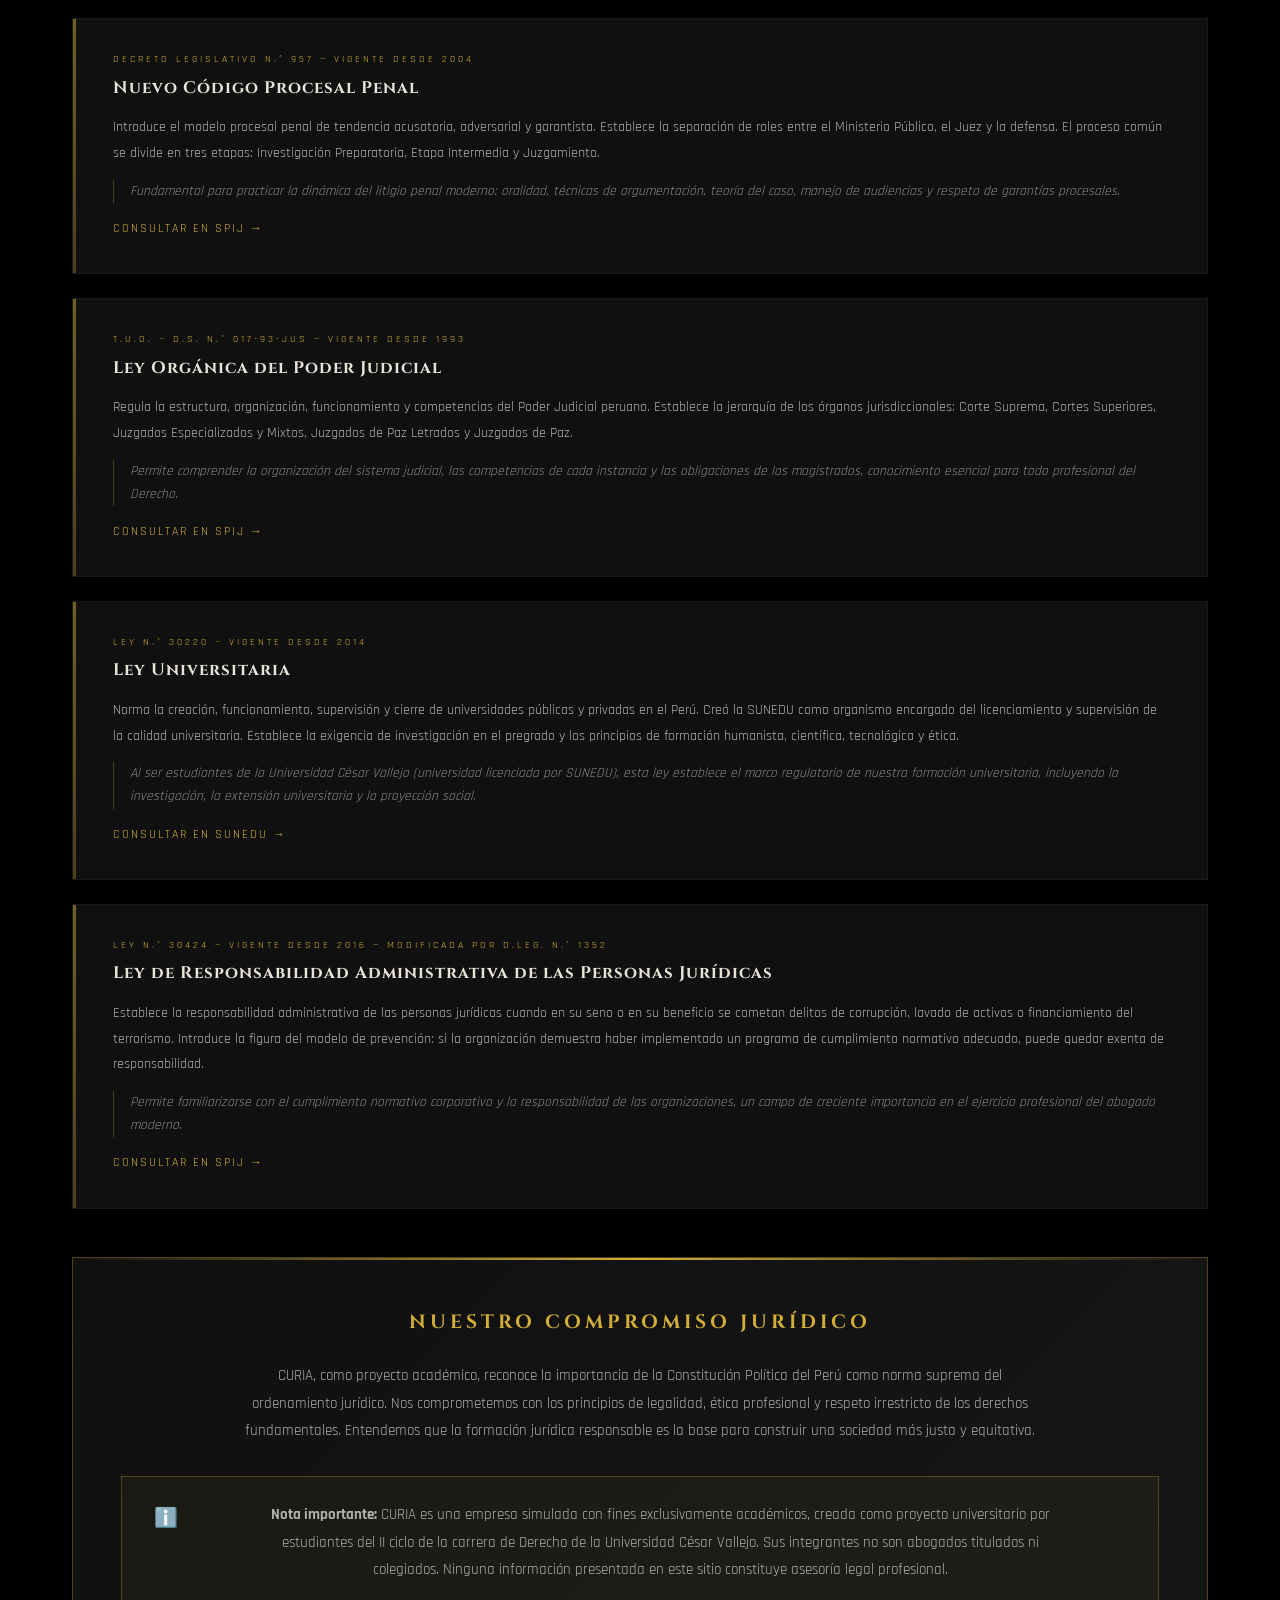
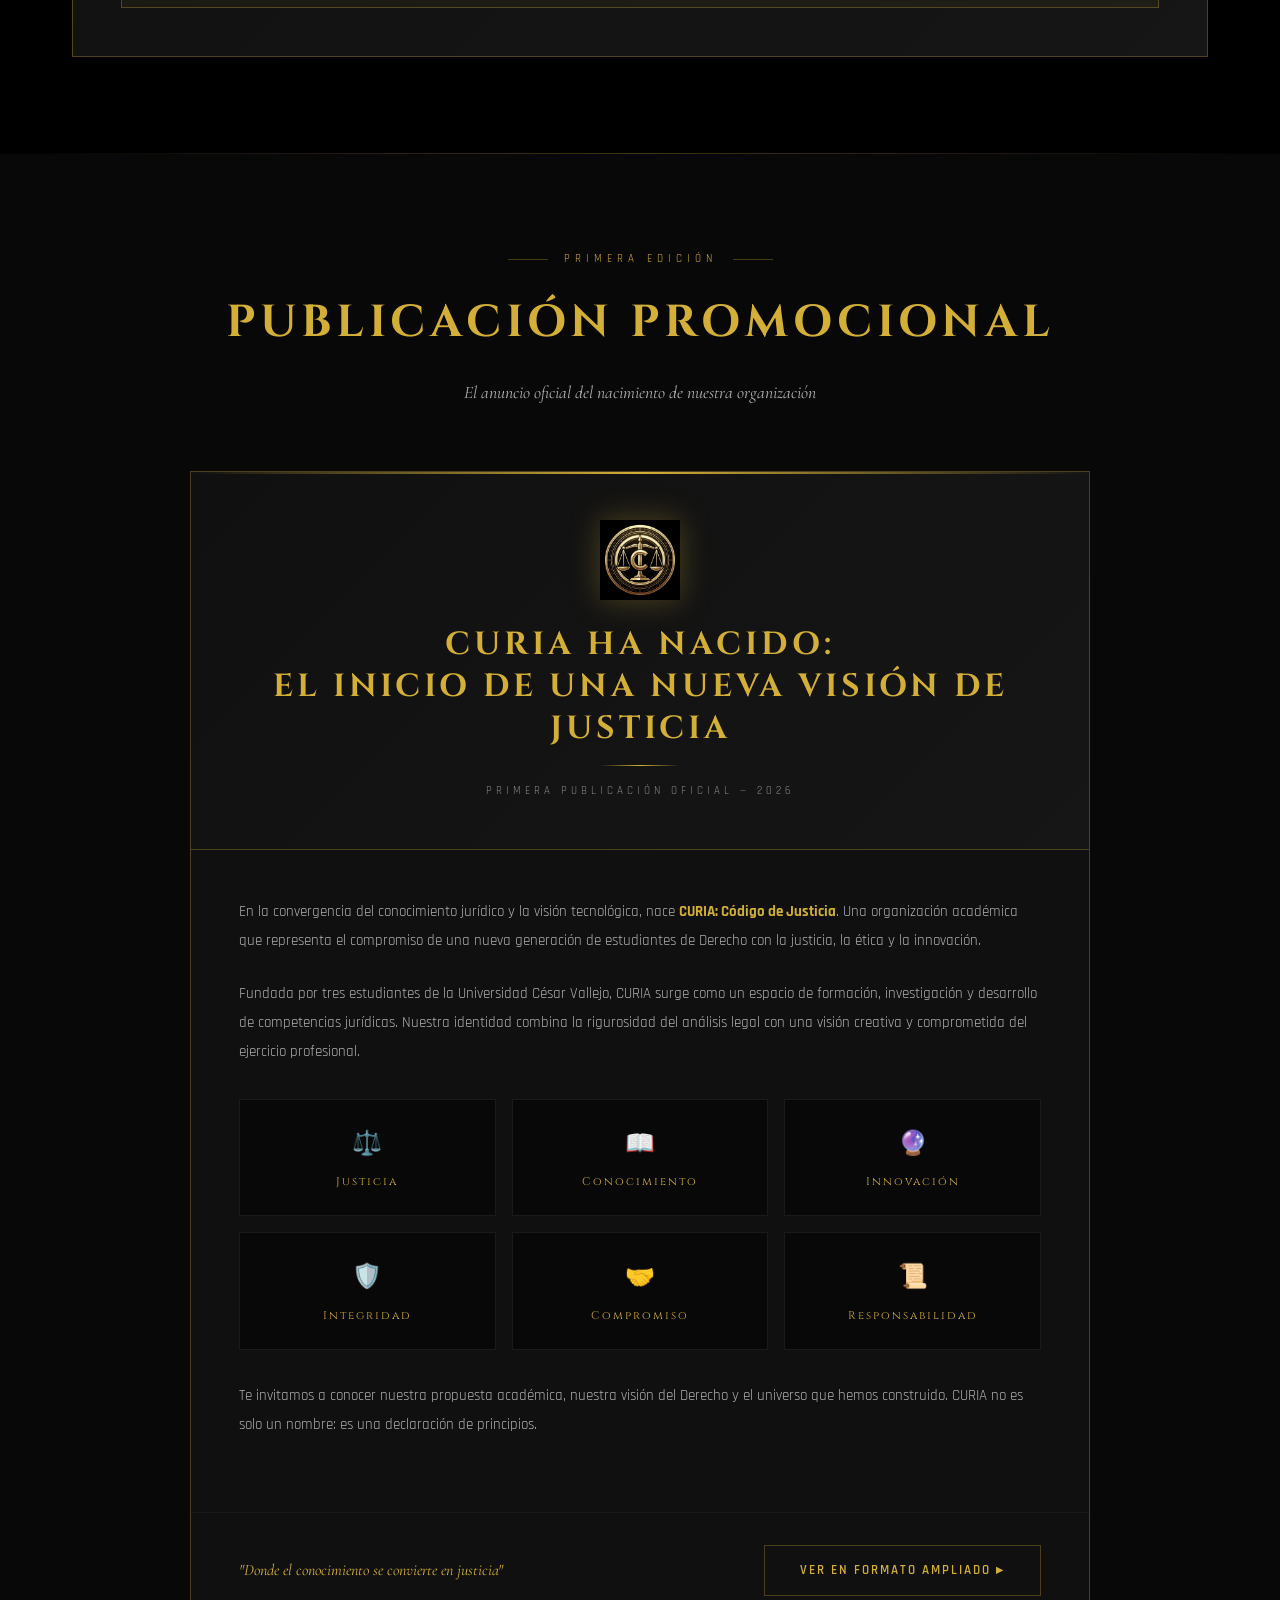
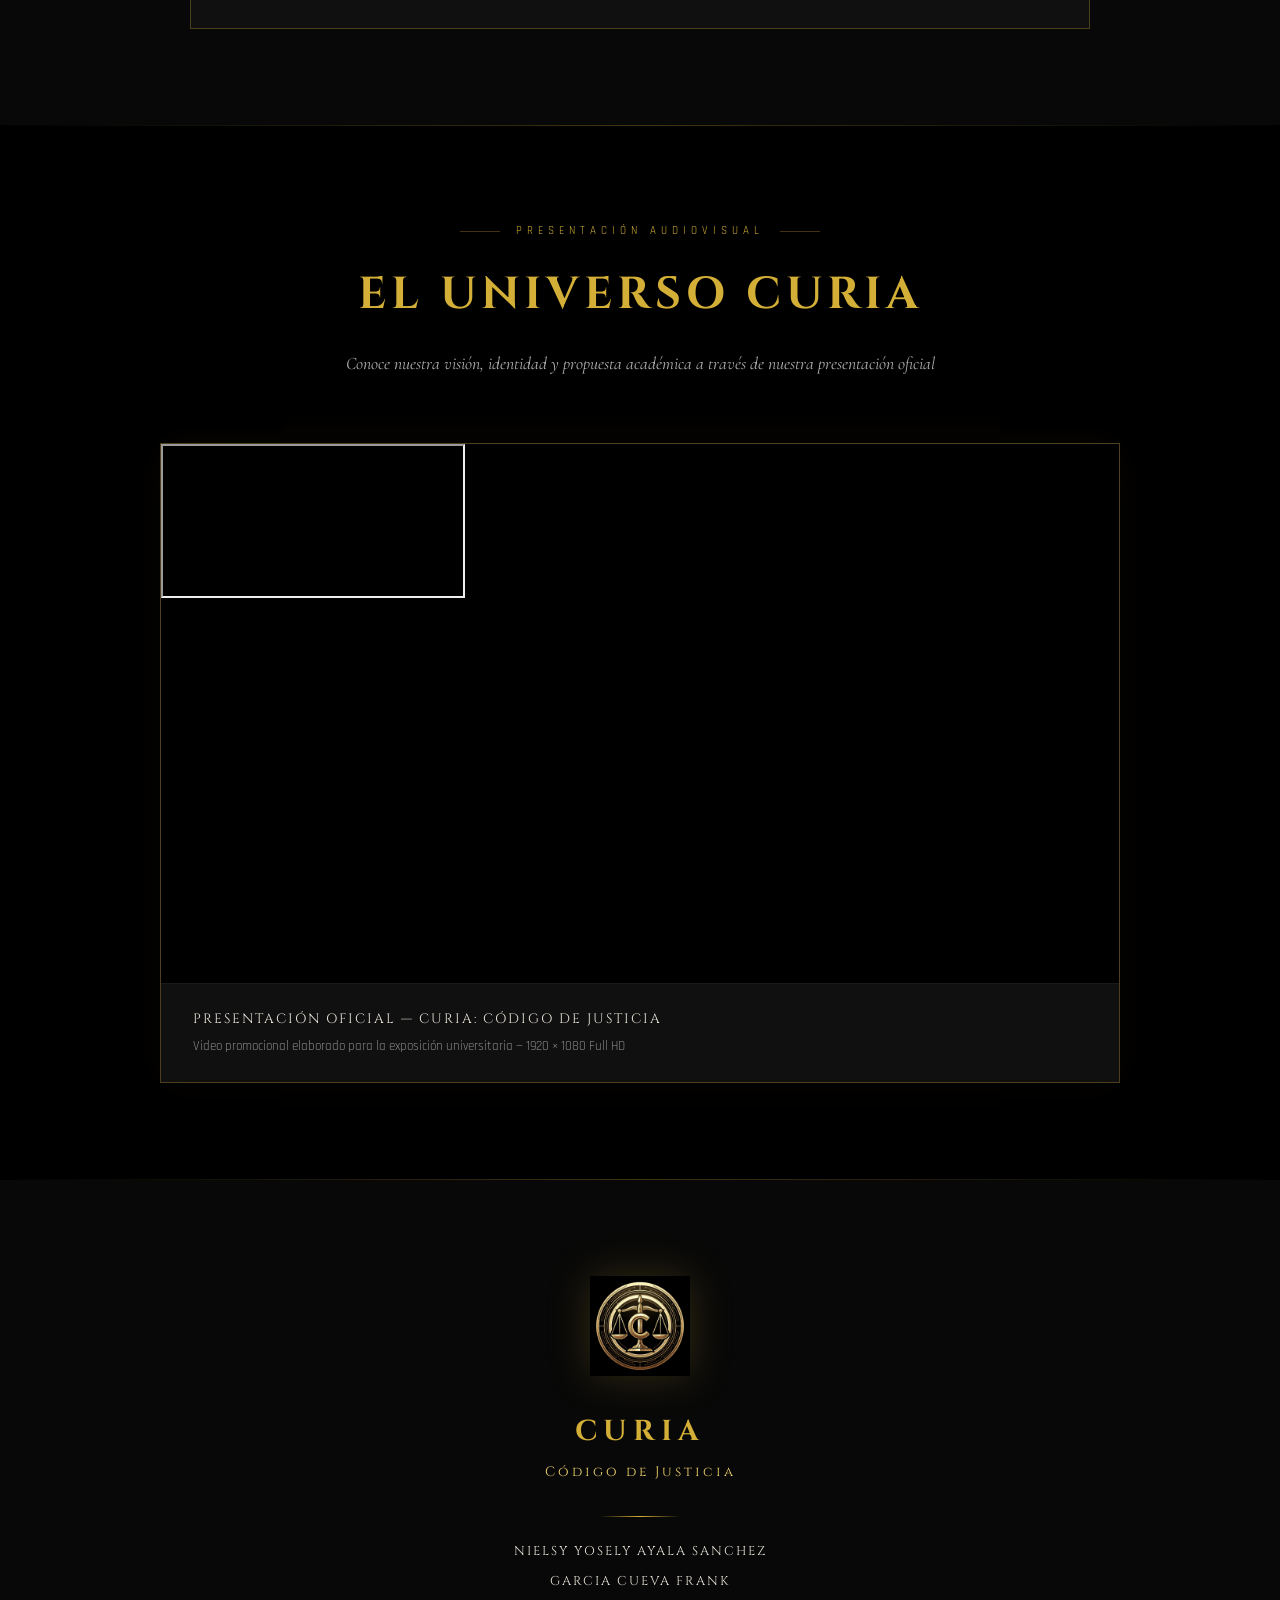
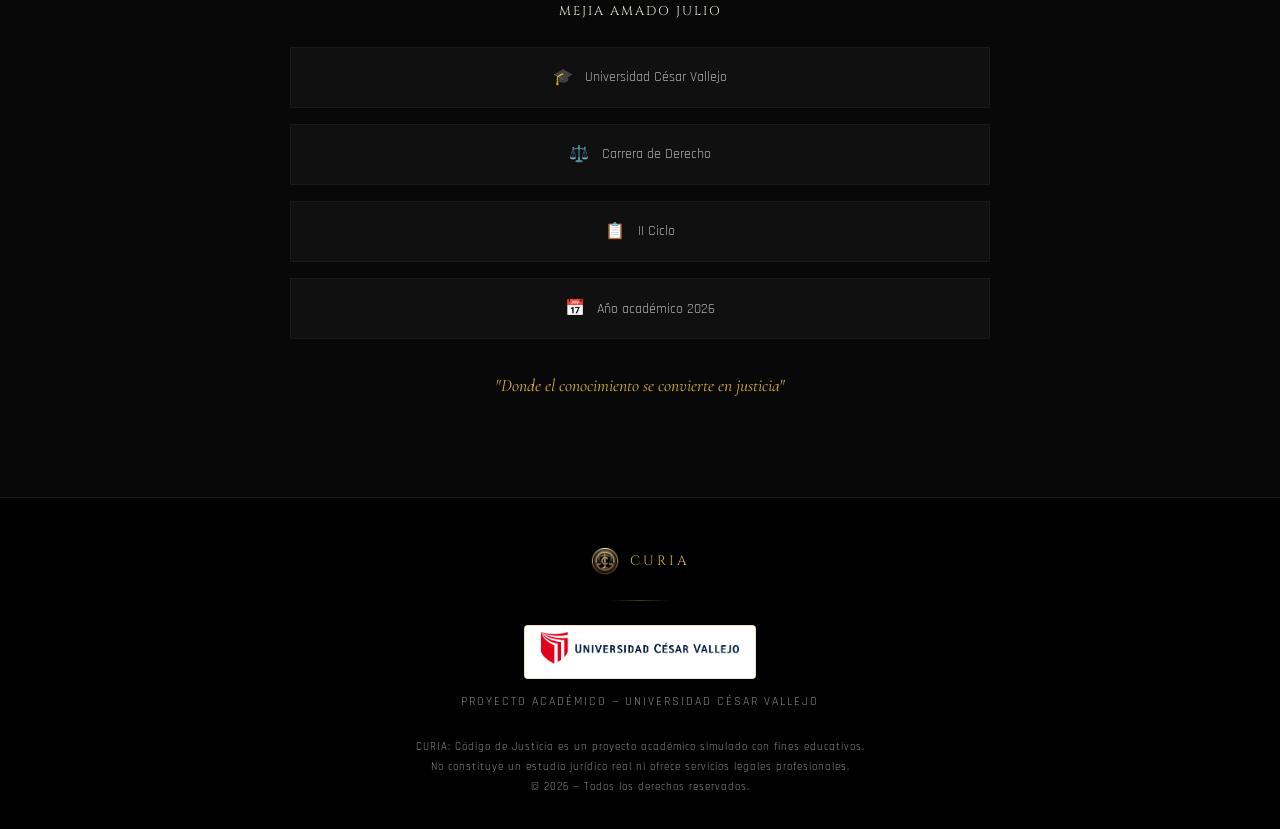
==== commit 72c9ca11: "Update index.html" ====
--- a/index.html
+++ b/index.html
@@ -612,24 +612,14 @@
             <div class="video-contenedor animar-entrada">
                 <div class="video-reproductor">
                     <div class="video-marco">
-                   
-                       <div class="video-contenedor">
     <iframe
         src="https://drive.google.com/file/d/1cAXMVvQD0HVD1uzdZaRsqL2RjLChwawm/preview"
         title="Video promocional de CURIA"
         allow="autoplay; fullscreen"
-        allowfullscreen>
+        allowfullscreen
+        loading="lazy">
     </iframe>
 </div>
-                        <div class="video-portada">
-                            <div class="video-play-boton">
-                                <svg viewBox="0 0 24 24" xmlns="http://www.w3.org/2000/svg">
-                                    <polygon points="5,3 19,12 5,21"/>
-                                </svg>
-                            </div>
-                            <p class="video-portada-texto">Reproducir presentación</p>
-                        </div>
-                    </div>
                     <div class="video-info">
                         <p class="video-info-titulo">PRESENTACIÓN OFICIAL — CURIA: CÓDIGO DE JUSTICIA</p>
                         <p class="video-info-desc">Video promocional elaborado para la exposición universitaria — 1920 × 1080 Full HD</p>
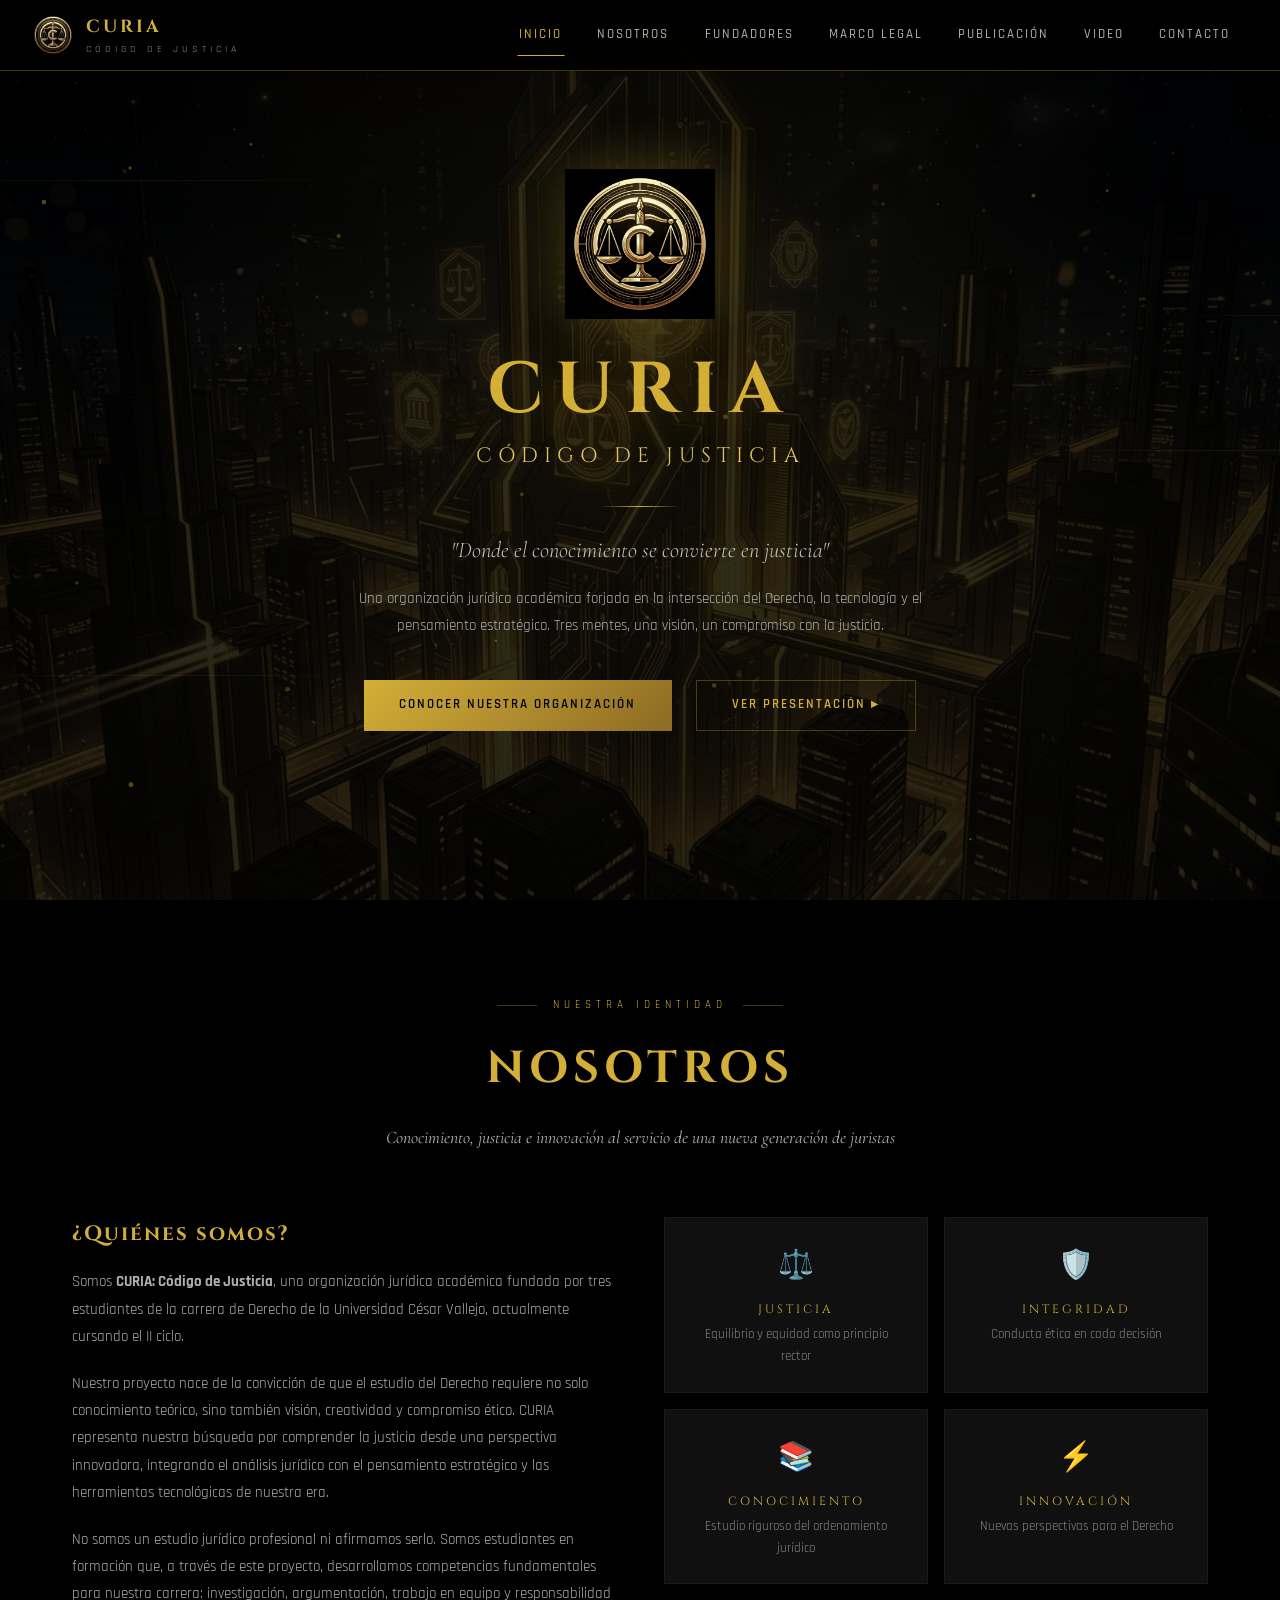
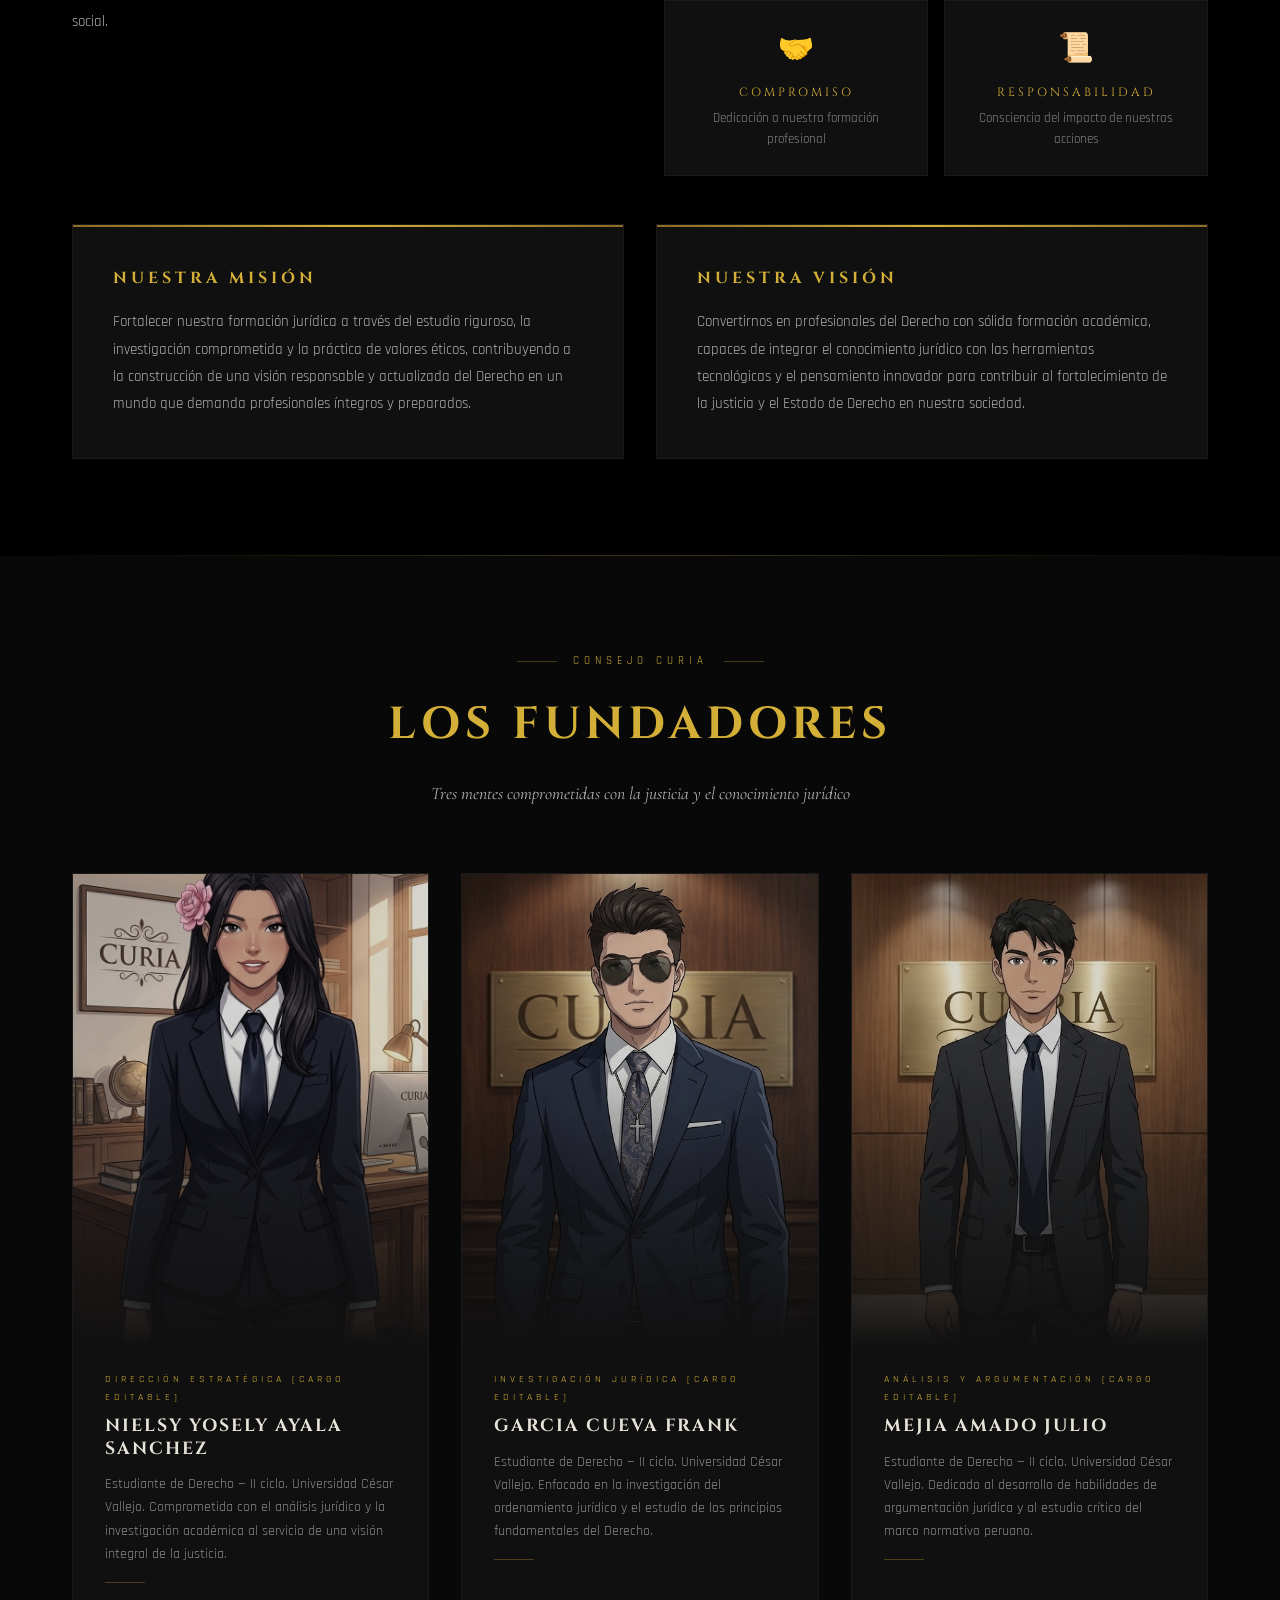
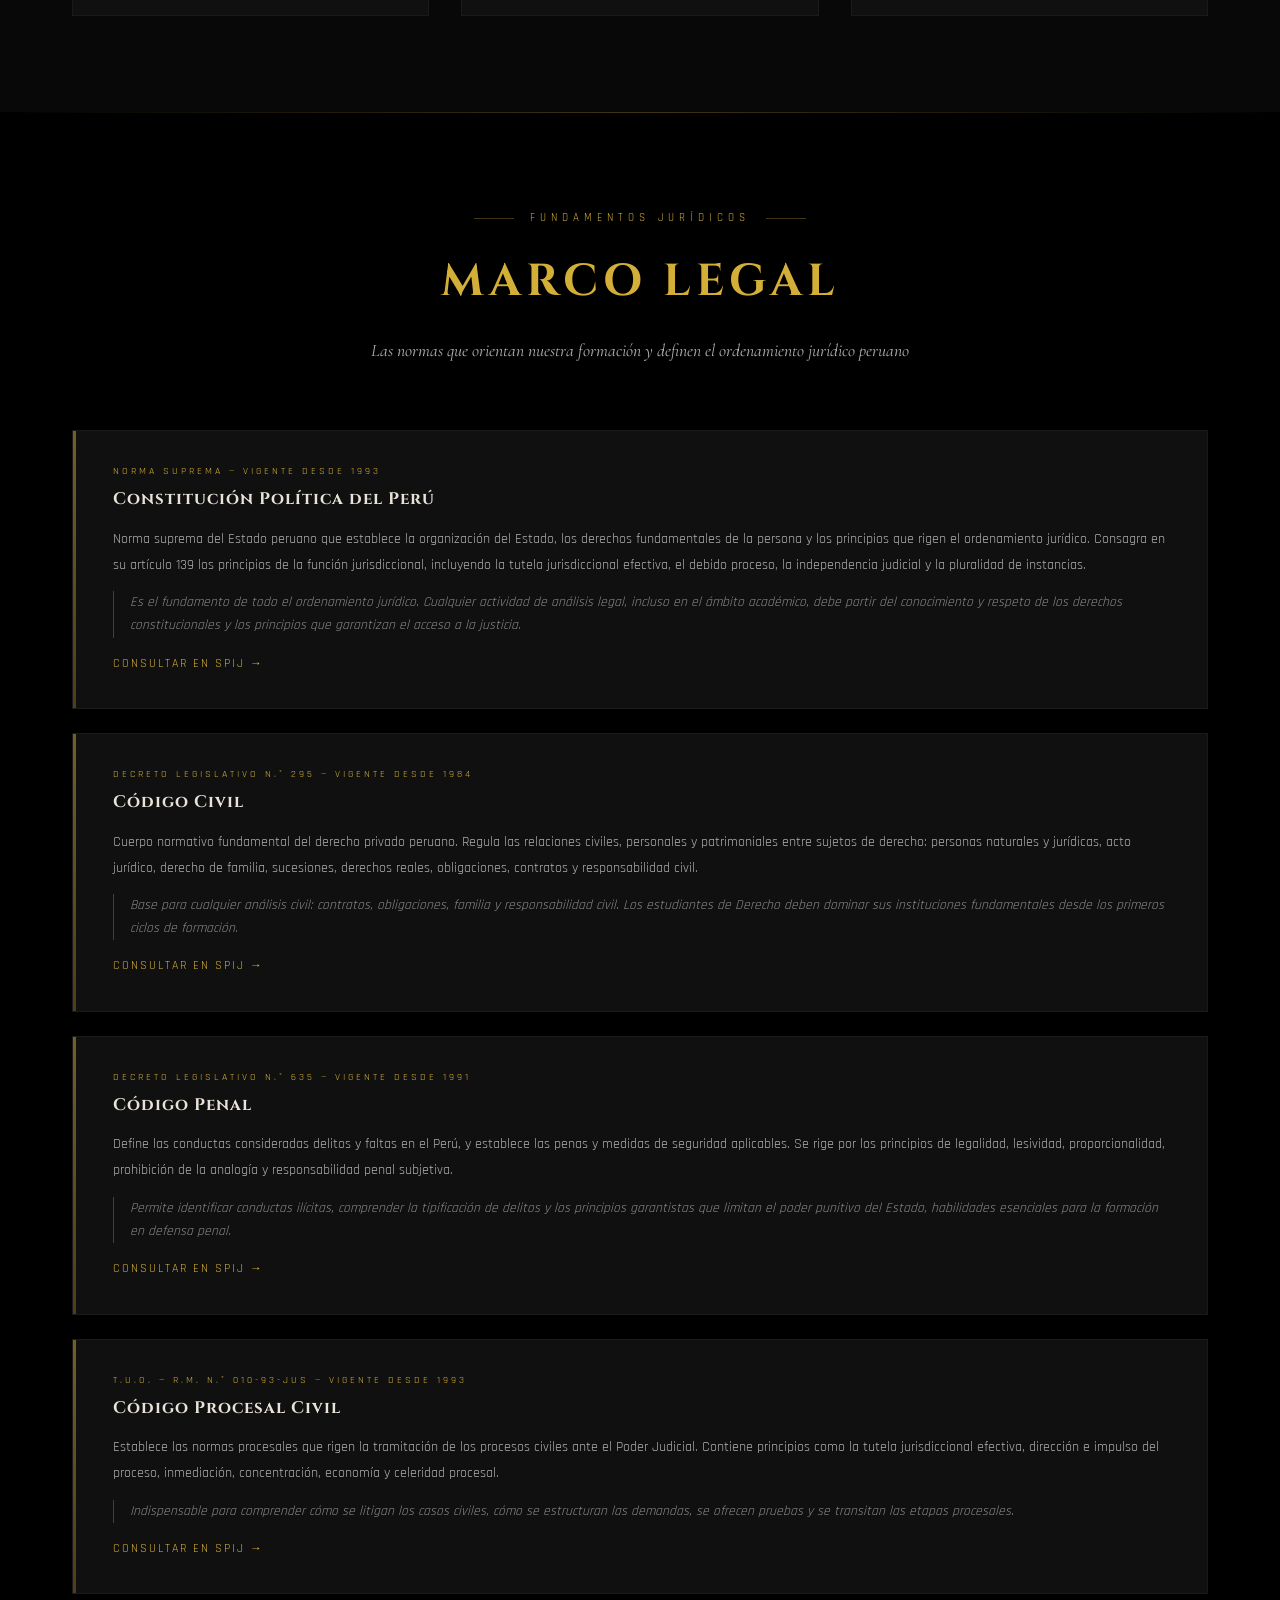
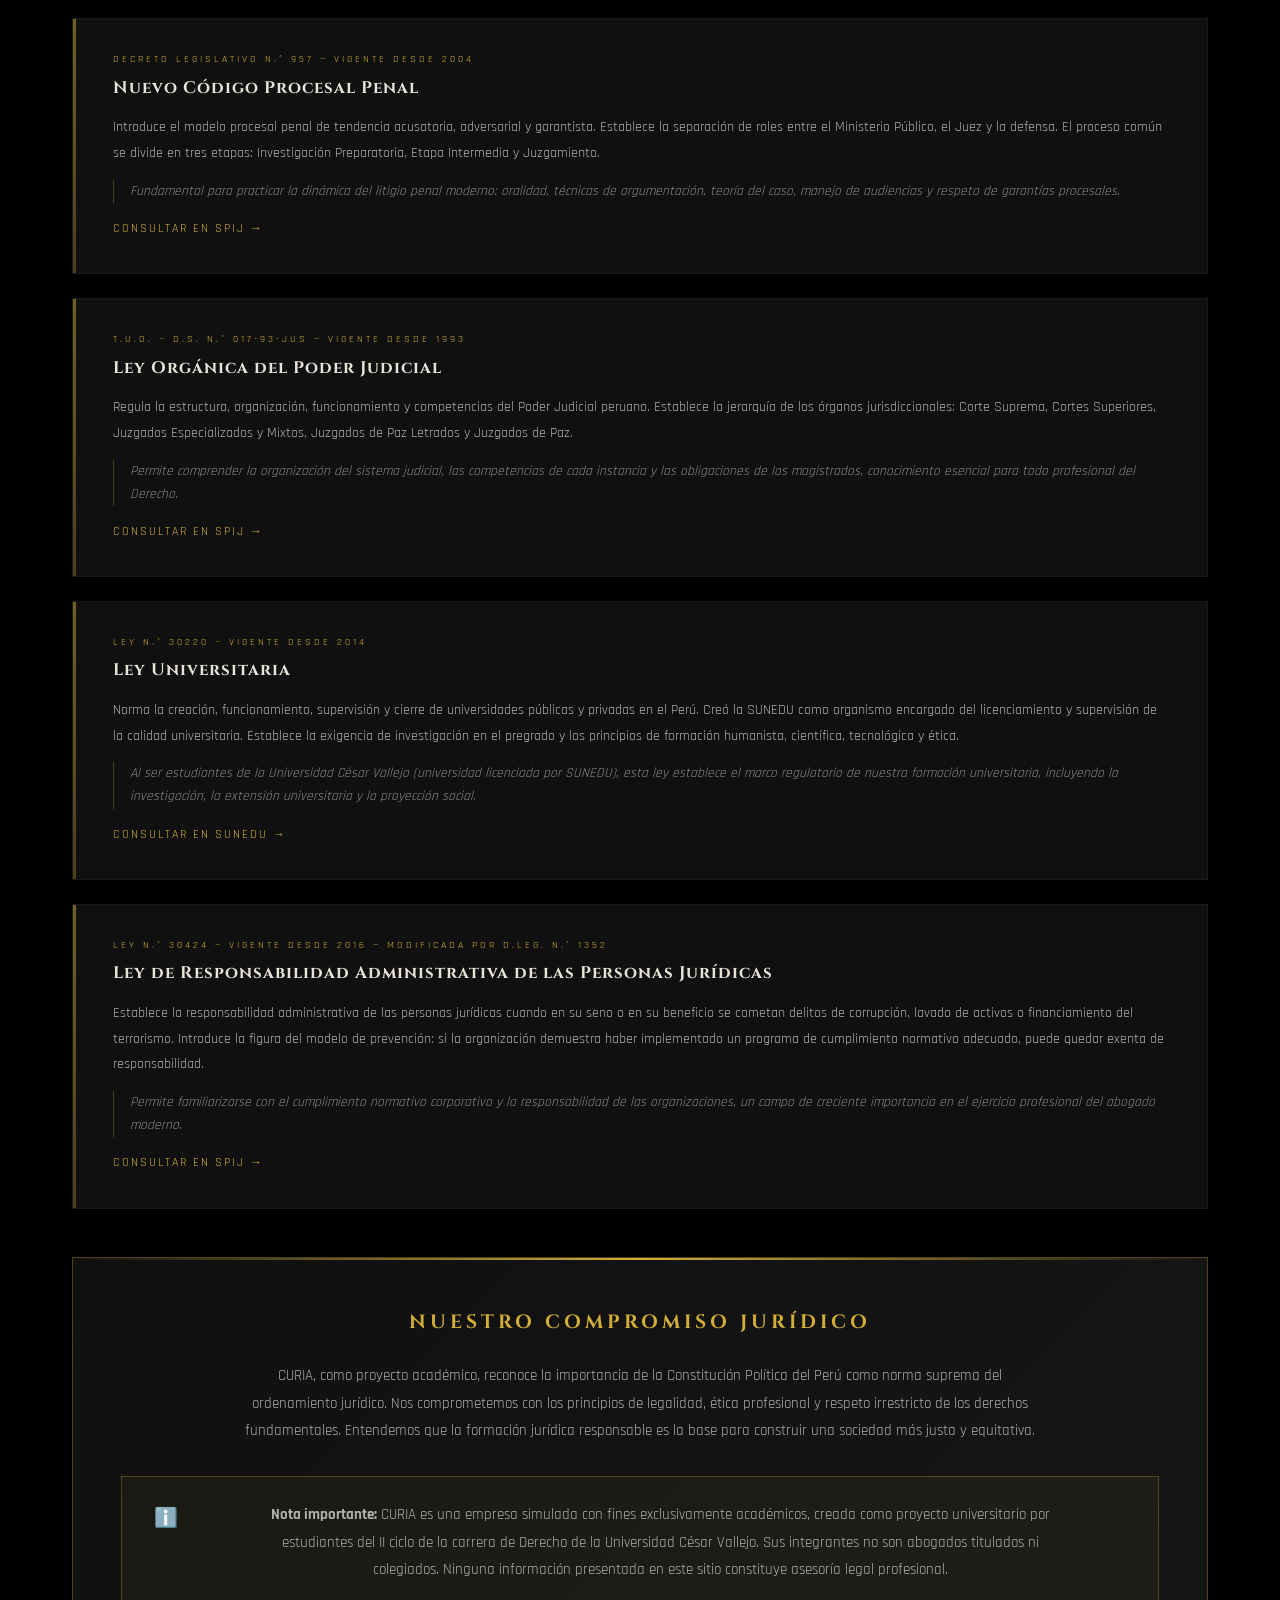
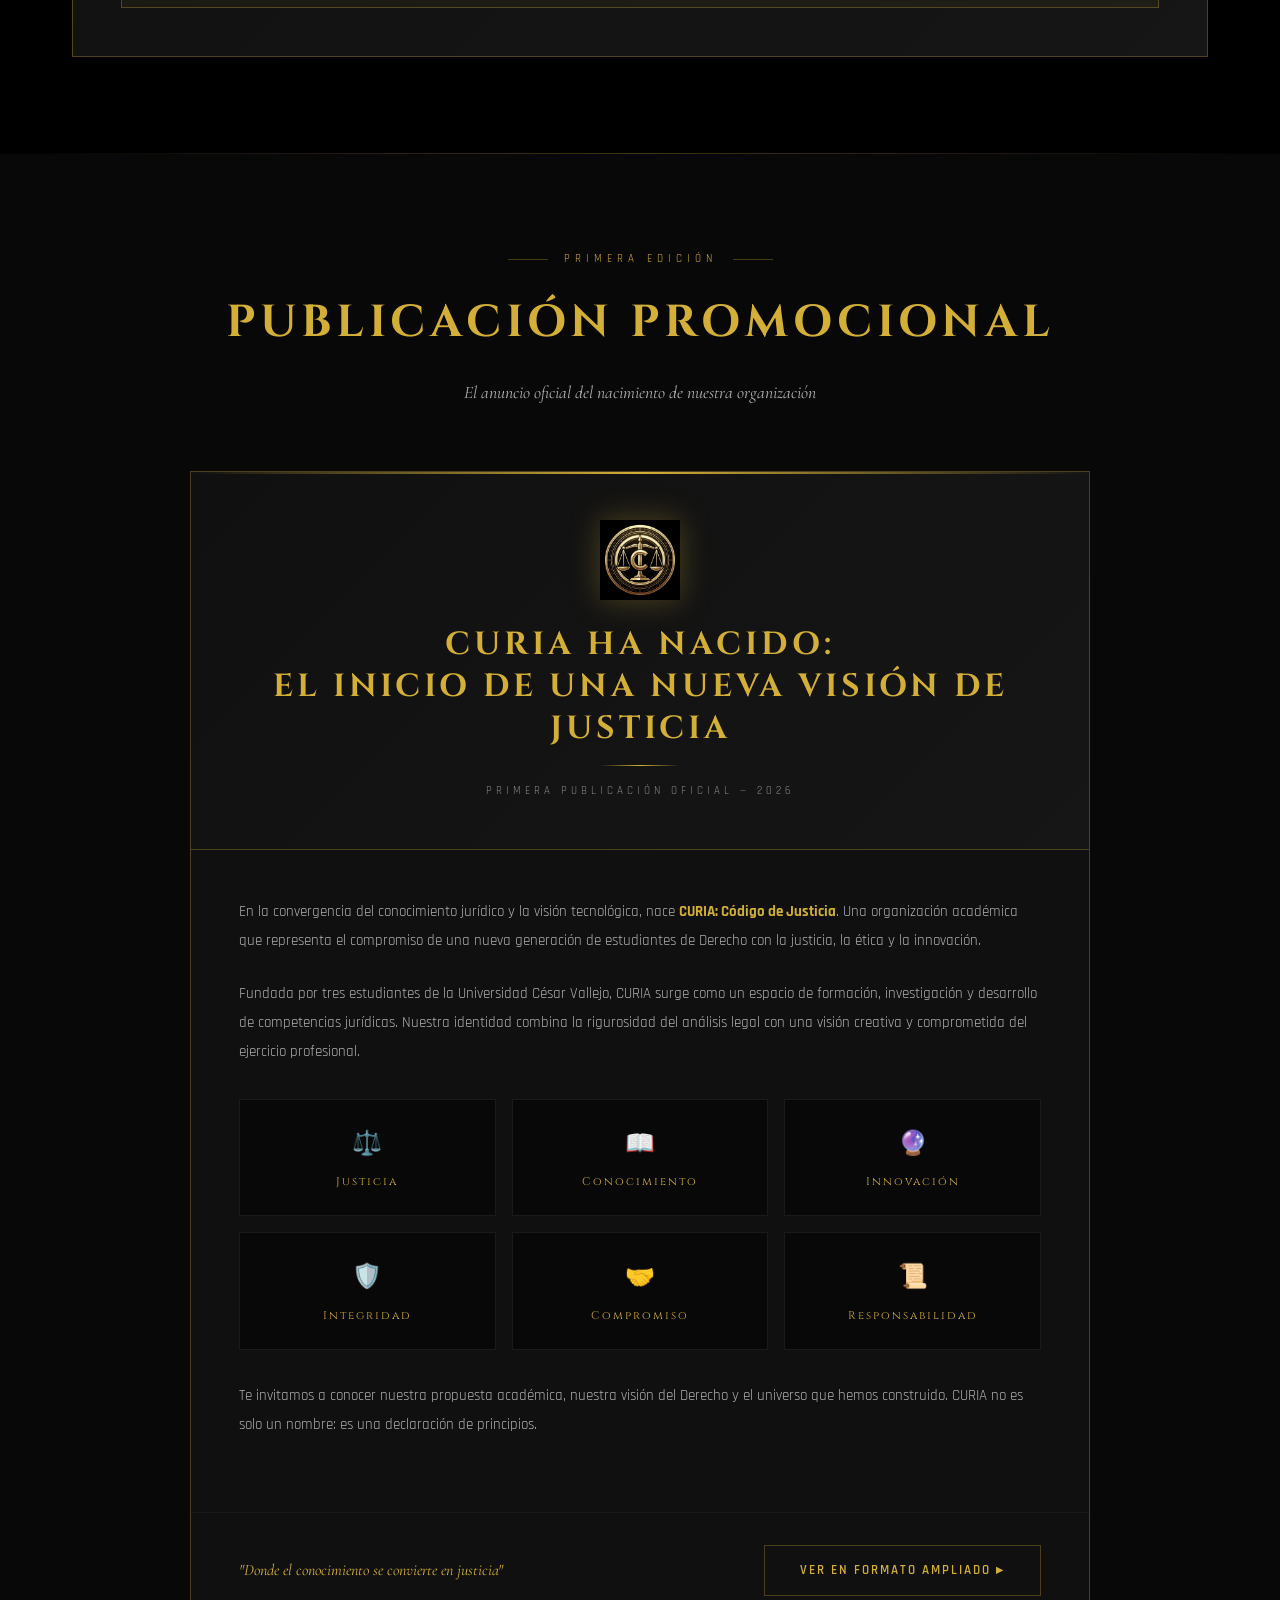
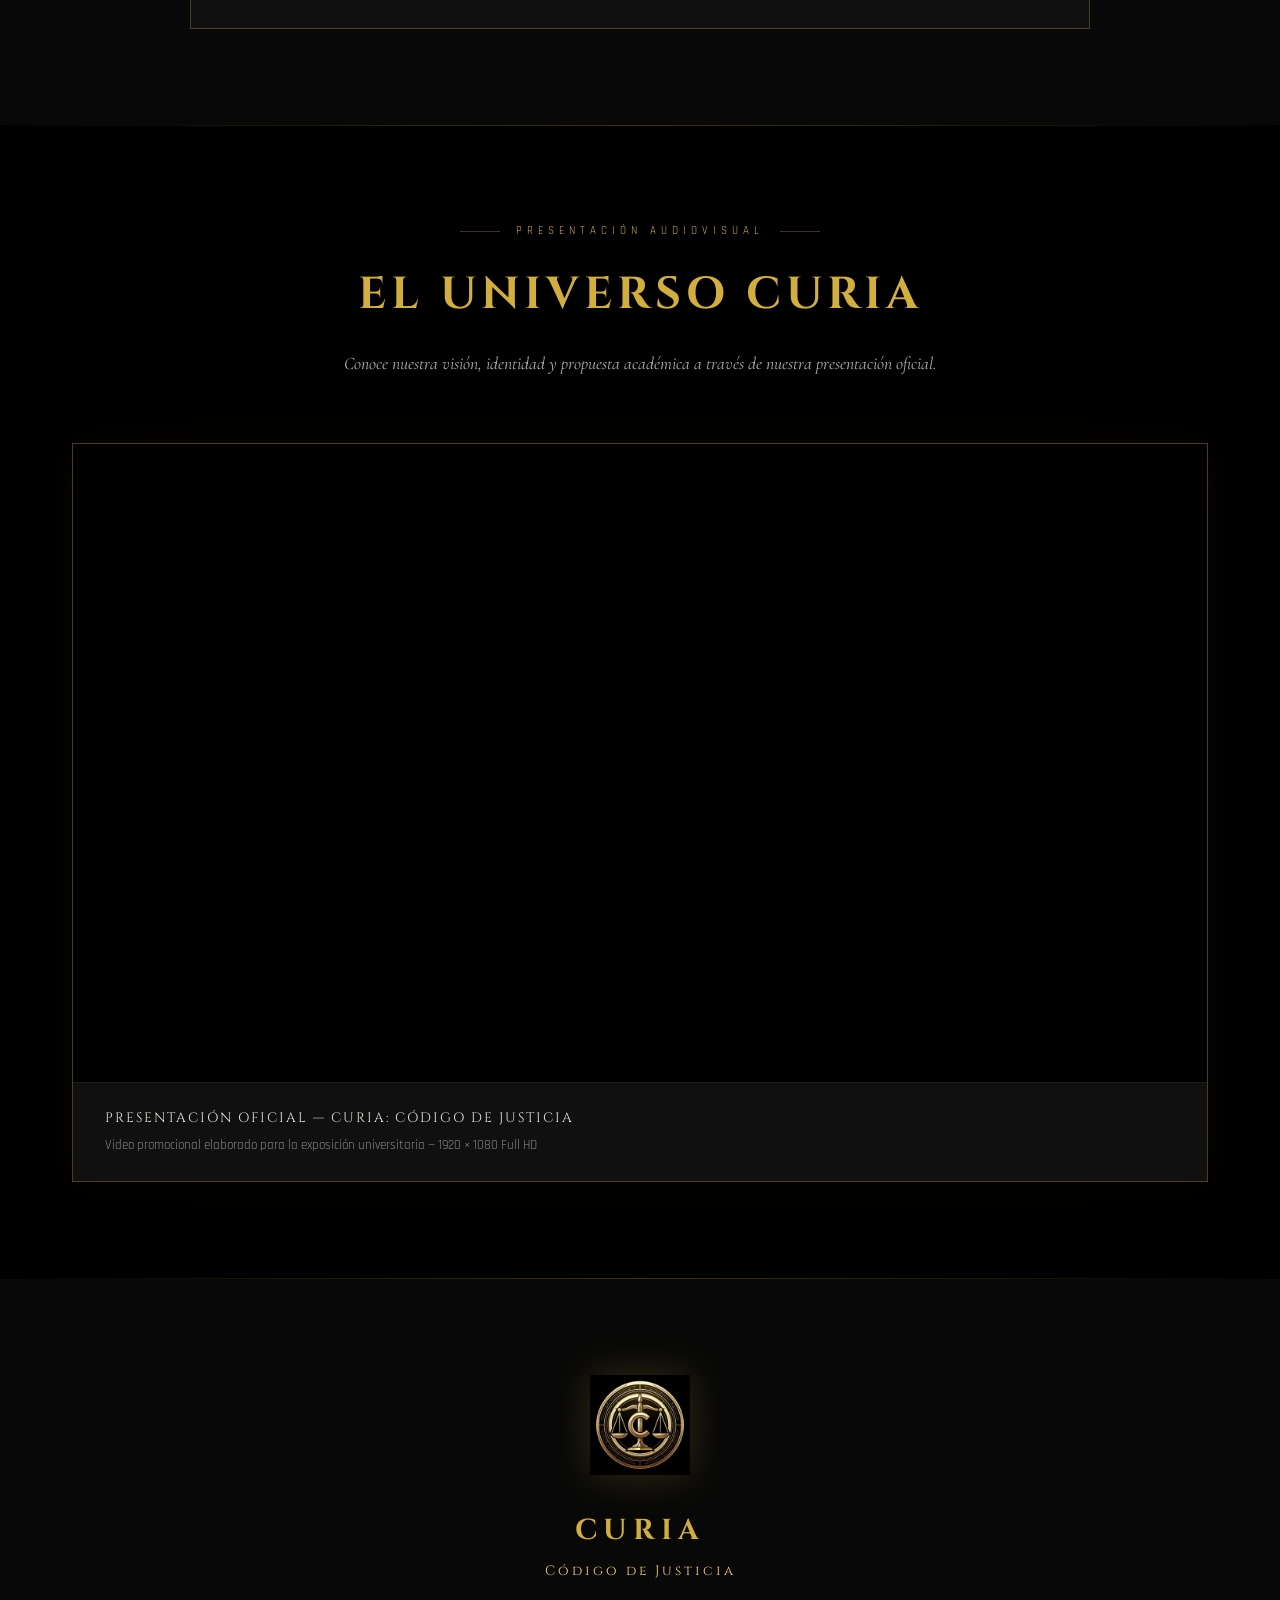
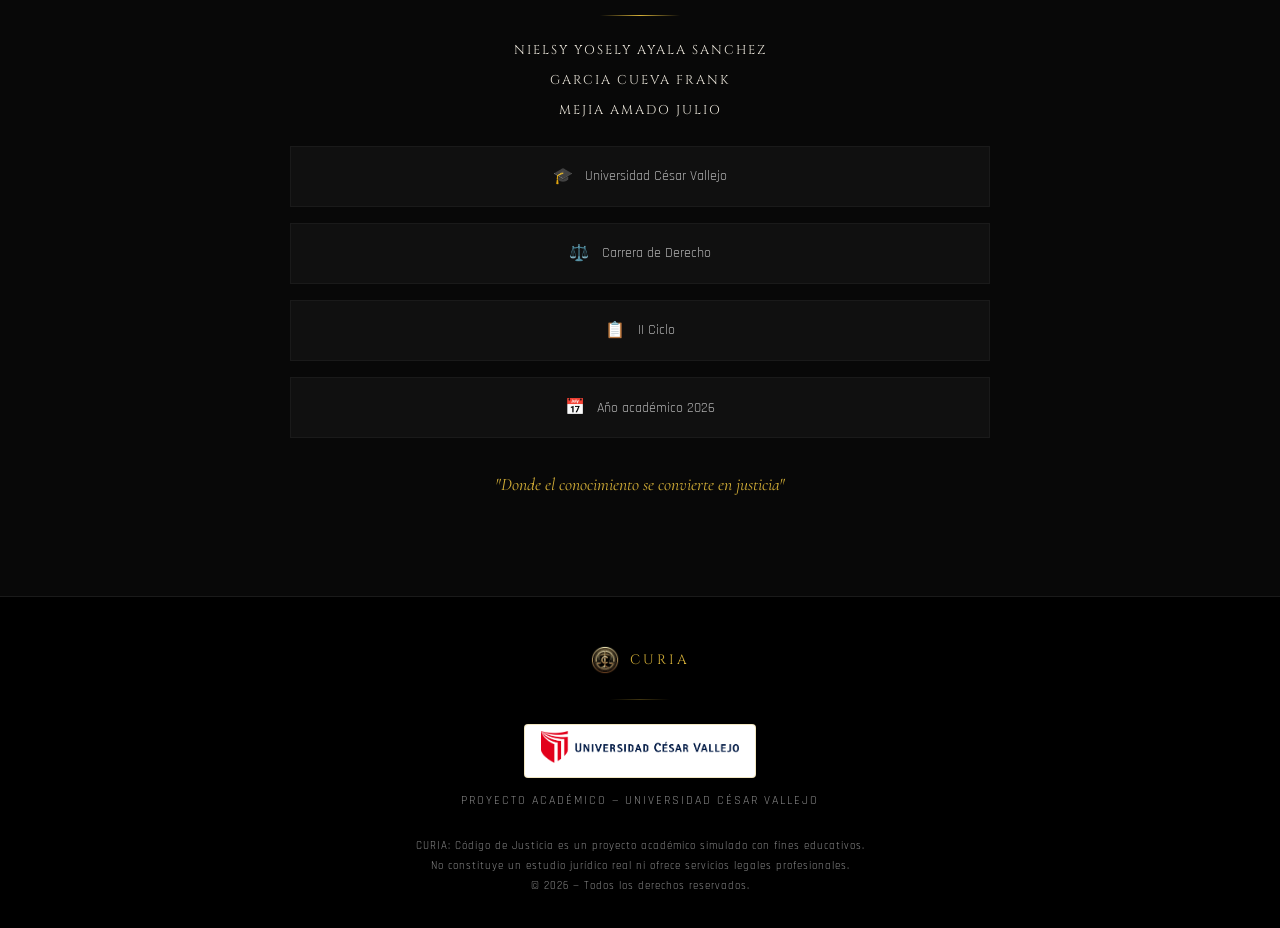
==== commit 02c8056c: "Refactor video promotional section in index.html" ====
--- a/index.html
+++ b/index.html
@@ -600,36 +600,46 @@
 
     <div class="separador"></div>
 
-    <!-- VIDEO PROMOCIONAL -->
-    <section id="video" class="seccion seccion-oscura">
-        <div class="contenedor">
-            <div class="seccion-encabezado animar-entrada">
-                <p class="seccion-etiqueta">Presentación Audiovisual</p>
-                <h2 class="seccion-titulo">EL UNIVERSO CURIA</h2>
-                <p class="seccion-descripcion">Conoce nuestra visión, identidad y propuesta académica a través de nuestra presentación oficial</p>
-            </div>
-
-            <div class="video-contenedor animar-entrada">
-                <div class="video-reproductor">
-                    <div class="video-marco">
-    <iframe
-        src="https://drive.google.com/file/d/1cAXMVvQD0HVD1uzdZaRsqL2RjLChwawm/preview"
-        title="Video promocional de CURIA"
-        allow="autoplay; fullscreen"
-        allowfullscreen
-        loading="lazy">
-    </iframe>
-</div>
-                    <div class="video-info">
-                        <p class="video-info-titulo">PRESENTACIÓN OFICIAL — CURIA: CÓDIGO DE JUSTICIA</p>
-                        <p class="video-info-desc">Video promocional elaborado para la exposición universitaria — 1920 × 1080 Full HD</p>
-                    </div>
-                </div>
-            </div>
-        </div>
-    </section>
-
-    <div class="separador"></div>
+ 
+<!-- VIDEO PROMOCIONAL -->
+<section id="video" class="seccion seccion-oscura">
+    <div class="contenedor">
+
+        <div class="seccion-encabezado animar-entrada">
+            <p class="seccion-etiqueta">Presentación Audiovisual</p>
+            <h2 class="seccion-titulo">EL UNIVERSO CURIA</h2>
+            <p class="seccion-descripcion">
+                Conoce nuestra visión, identidad y propuesta académica
+                a través de nuestra presentación oficial.
+            </p>
+        </div>
+
+        <div class="video-reproductor animar-entrada">
+
+            <div class="video-marco">
+                <iframe
+                    src="https://drive.google.com/file/d/1cAXMVvQD0HVD1uzdZaRsqL2RjLChwawm/preview"
+                    title="Video promocional de CURIA"
+                    allow="autoplay; fullscreen"
+                    allowfullscreen>
+                </iframe>
+            </div>
+
+            <div class="video-info">
+                <p class="video-info-titulo">
+                    PRESENTACIÓN OFICIAL — CURIA: CÓDIGO DE JUSTICIA
+                </p>
+                <p class="video-info-desc">
+                    Video promocional elaborado para la exposición universitaria — 1920 × 1080 Full HD
+                </p>
+            </div>
+
+        </div>
+    </div>
+</section>
+
+<div class="separador"></div>
+
 
     <!-- CONTACTO -->
     <section id="contacto" class="seccion seccion-superficie">
--- a/estilos/estilo.css
+++ b/estilos/estilo.css
@@ -1446,3 +1446,20 @@
     .nav-contenido { padding: 0 1rem; }
     .contenedor { padding: 0 1rem; }
 }
+
+.video-marco {
+    width: 100%;
+    position: relative;
+    aspect-ratio: 16 / 9;
+    overflow: hidden;
+    background: #000;
+}
+
+.video-marco iframe {
+    position: absolute;
+    inset: 0;
+    width: 100%;
+    height: 100%;
+    border: none;
+    display: block;
+}
